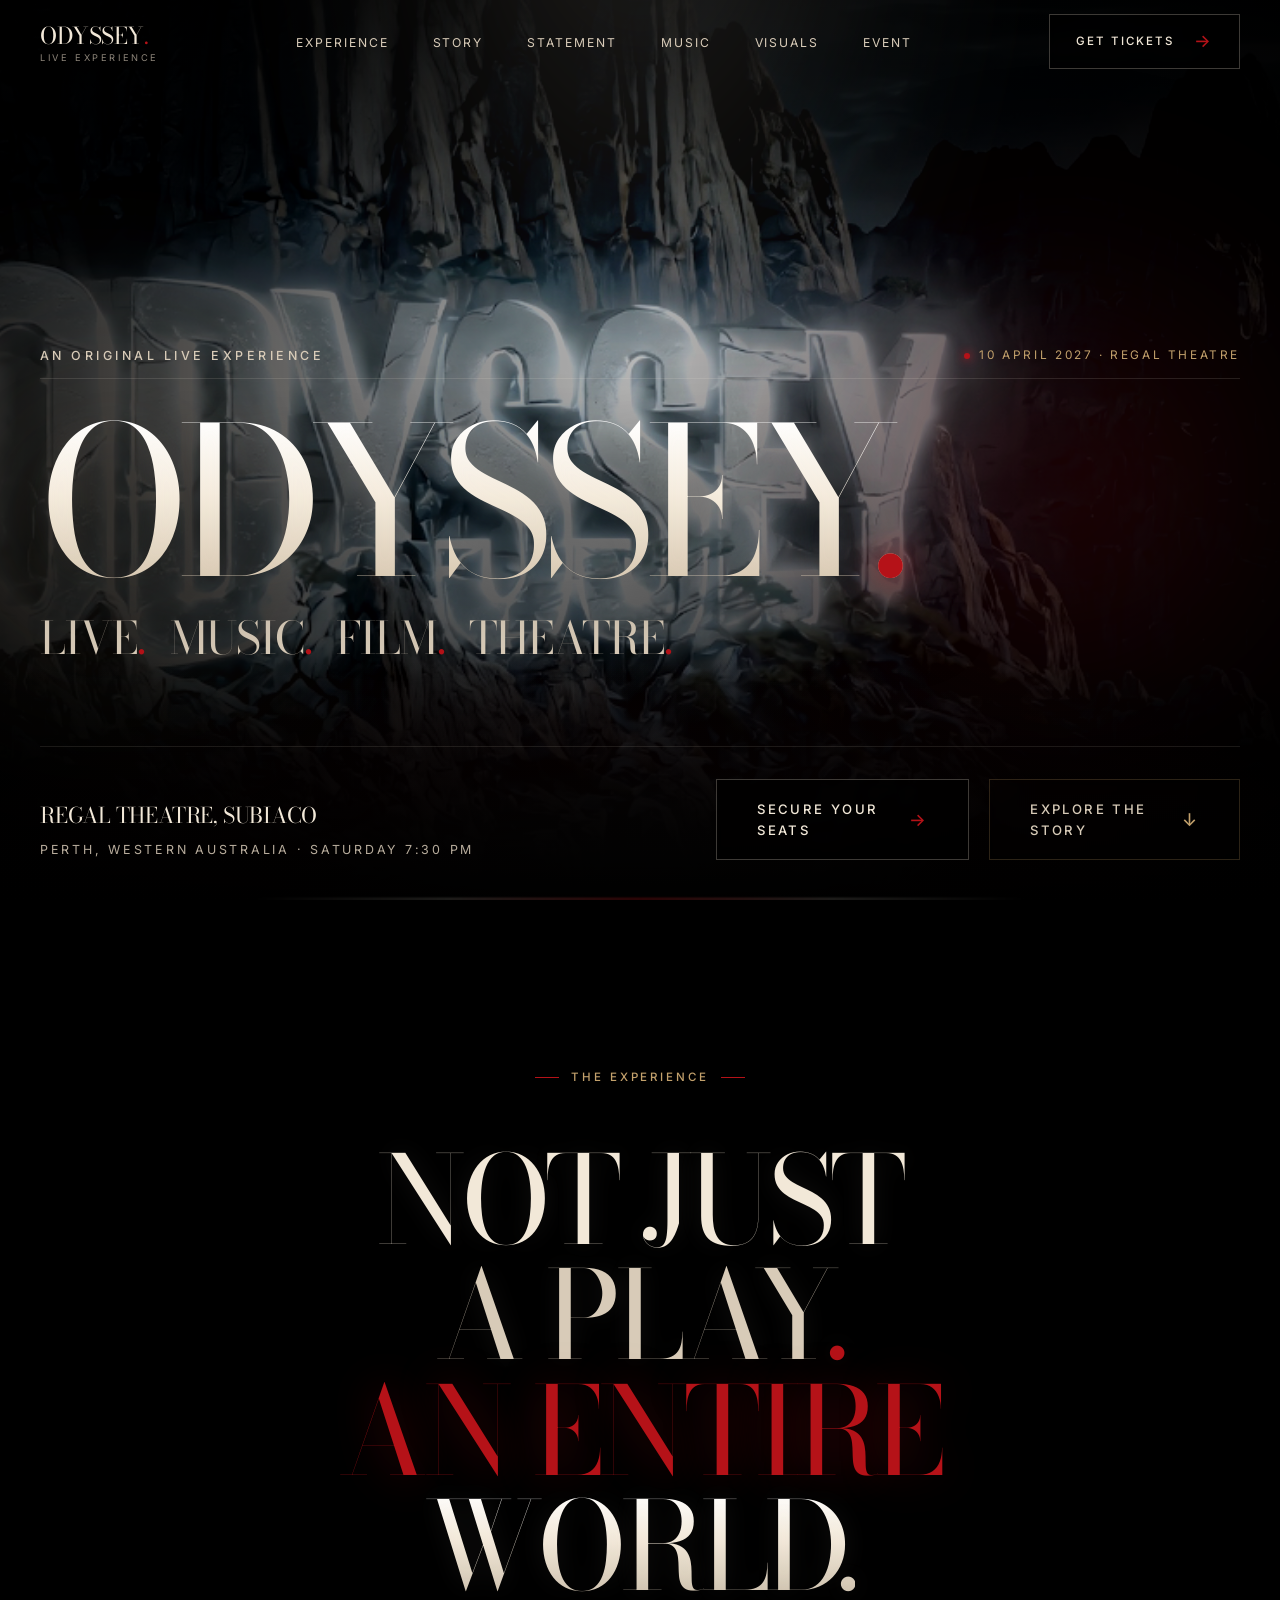
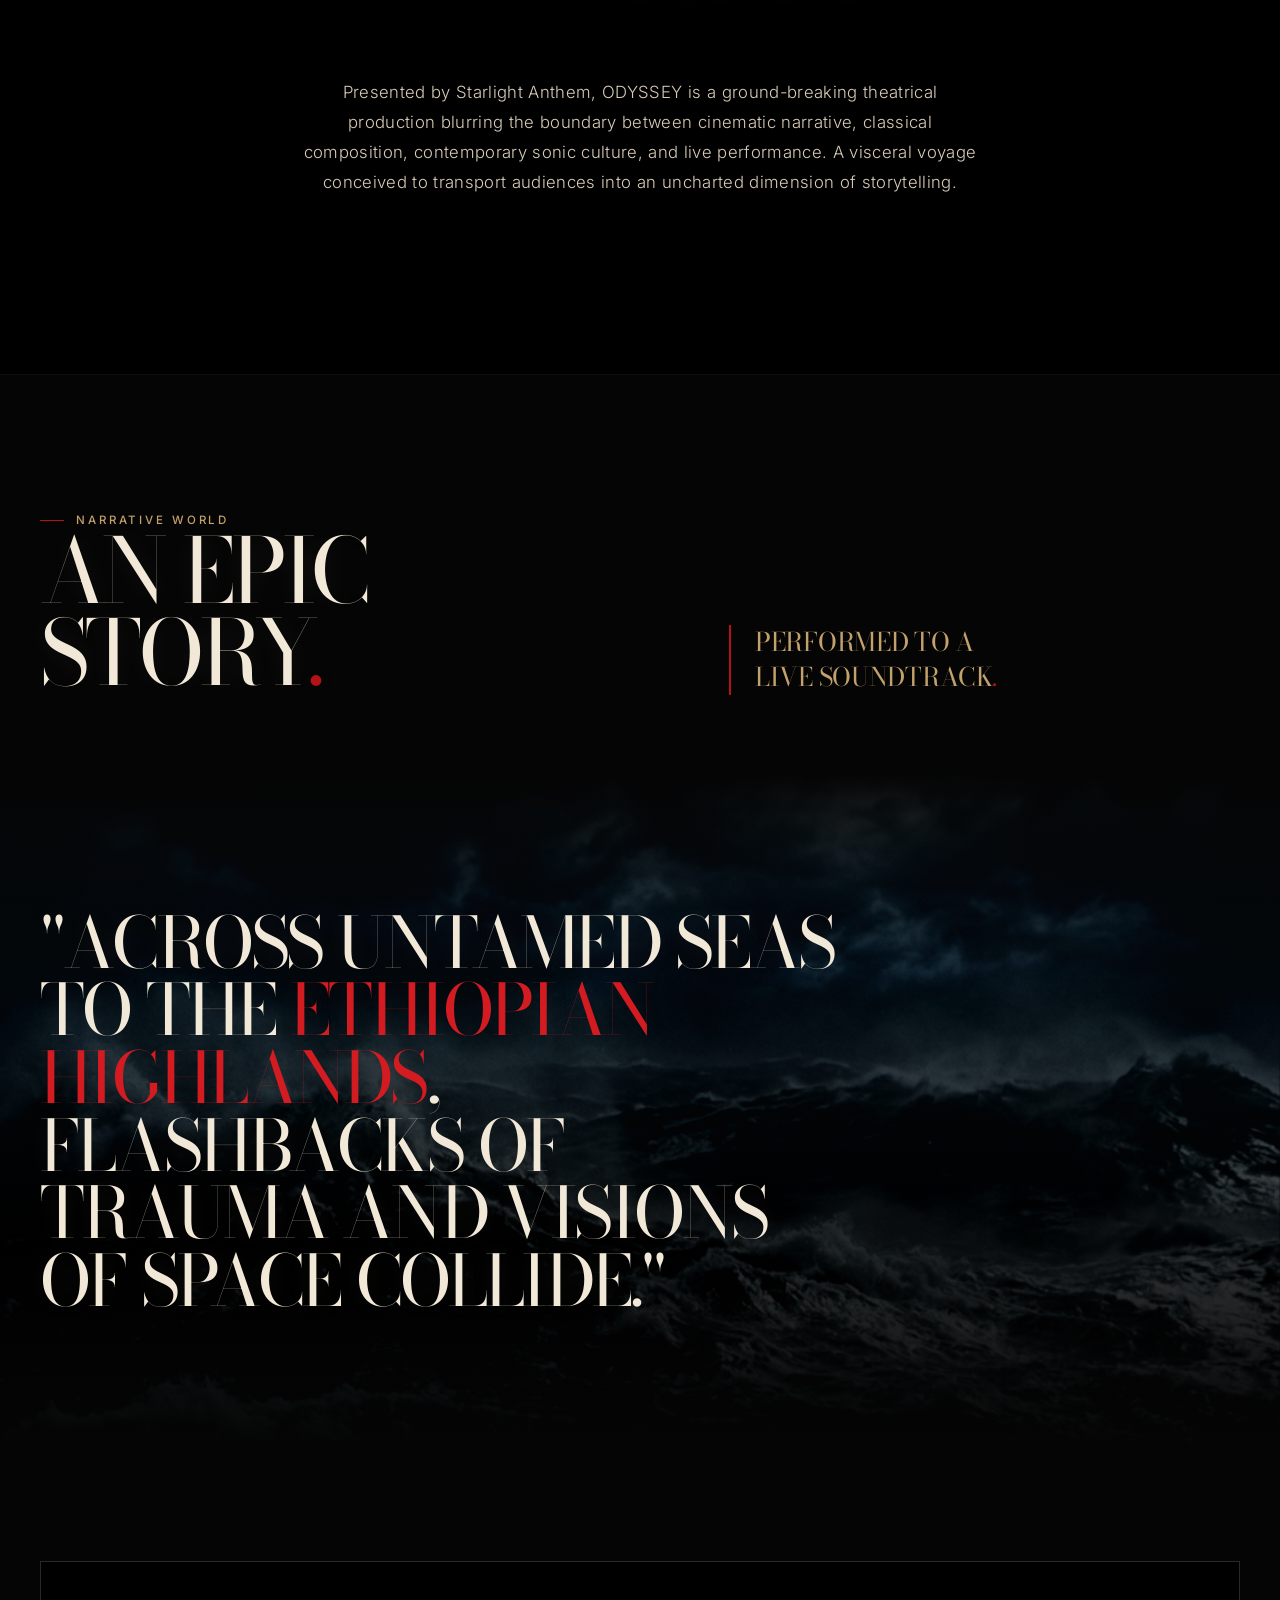
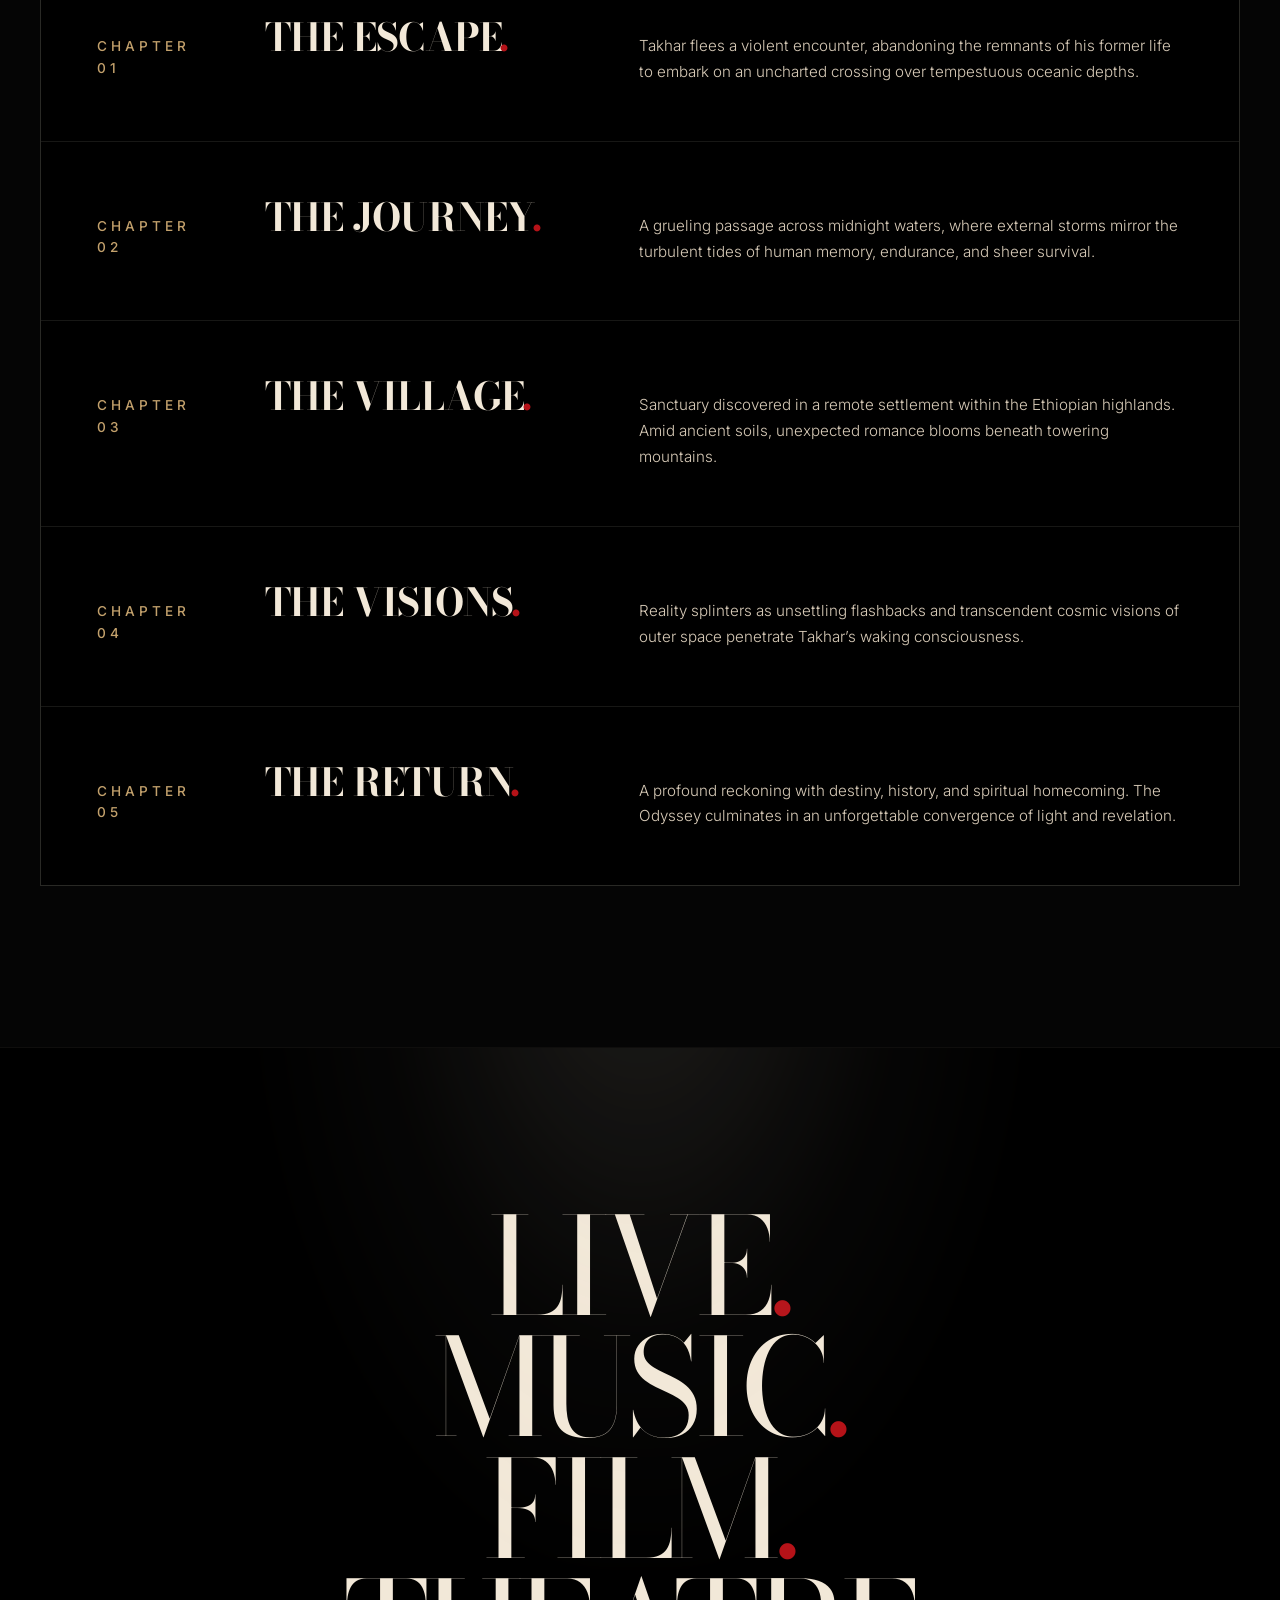
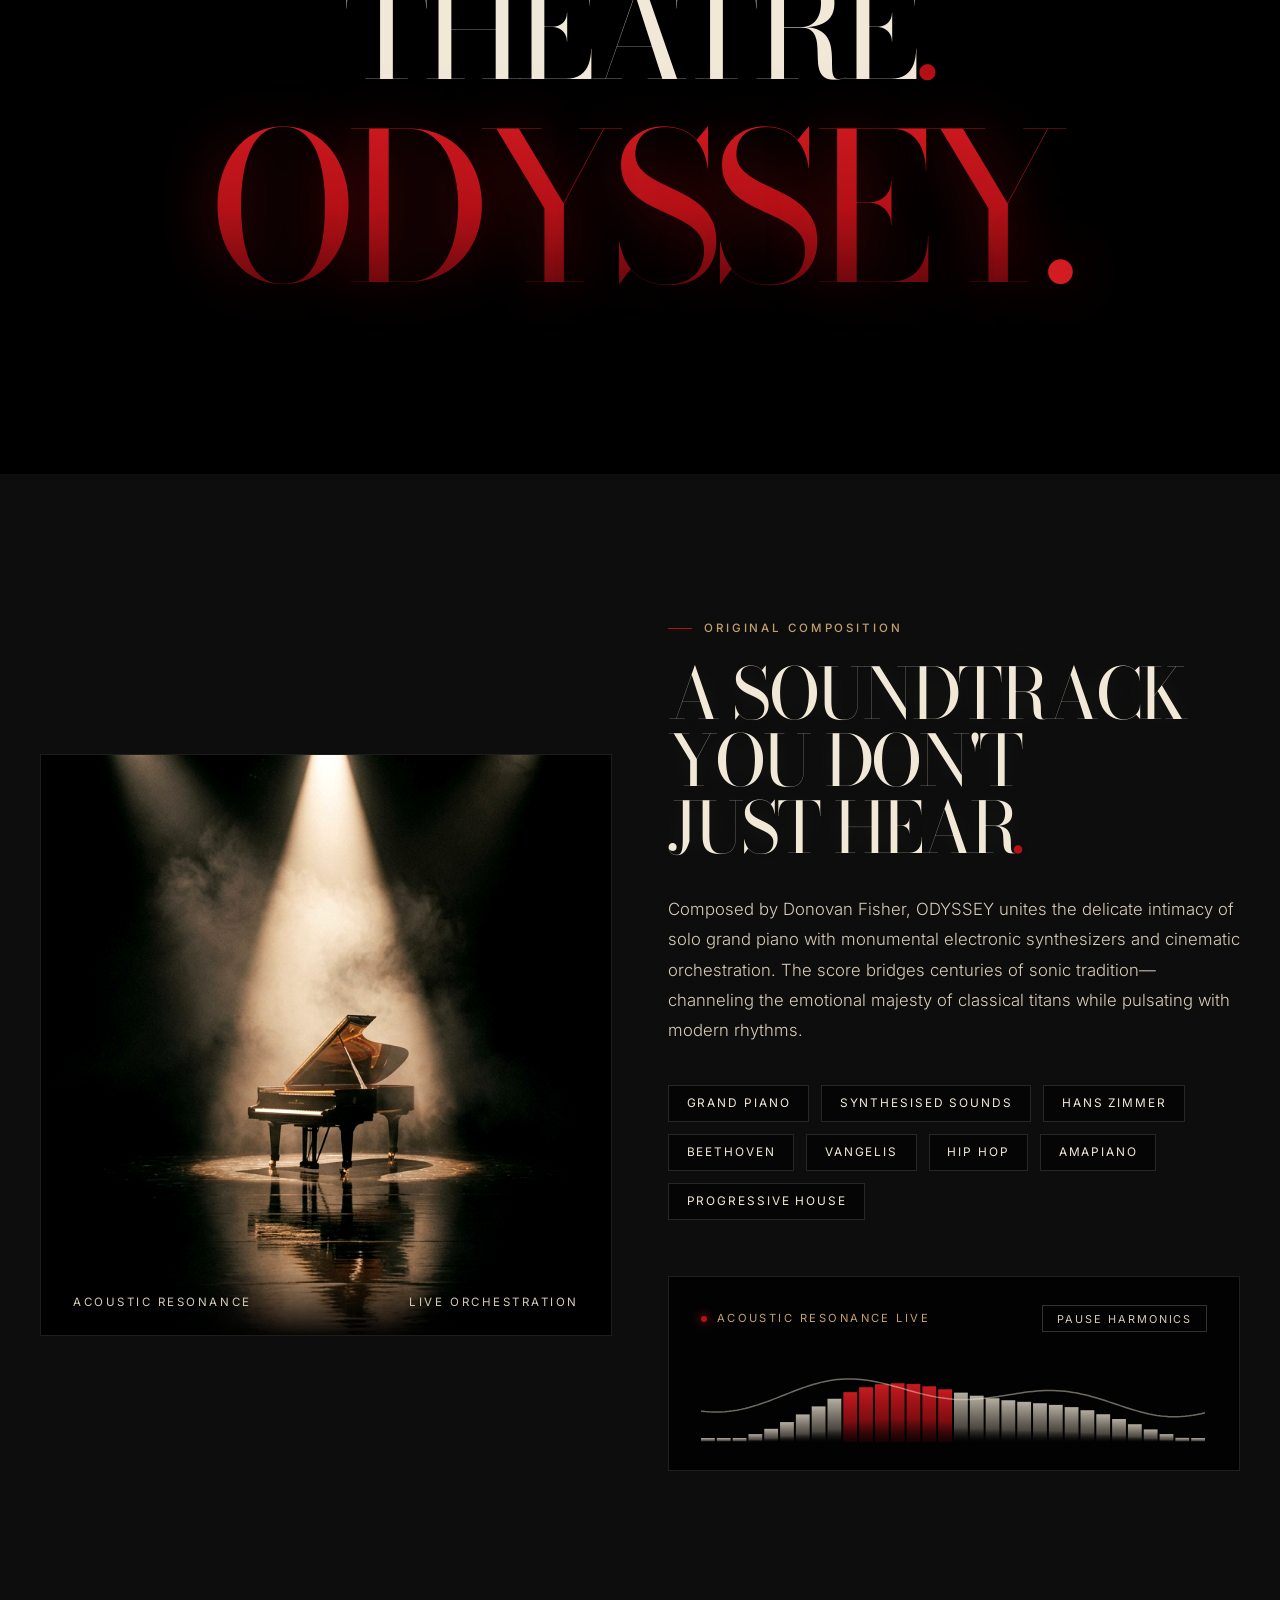
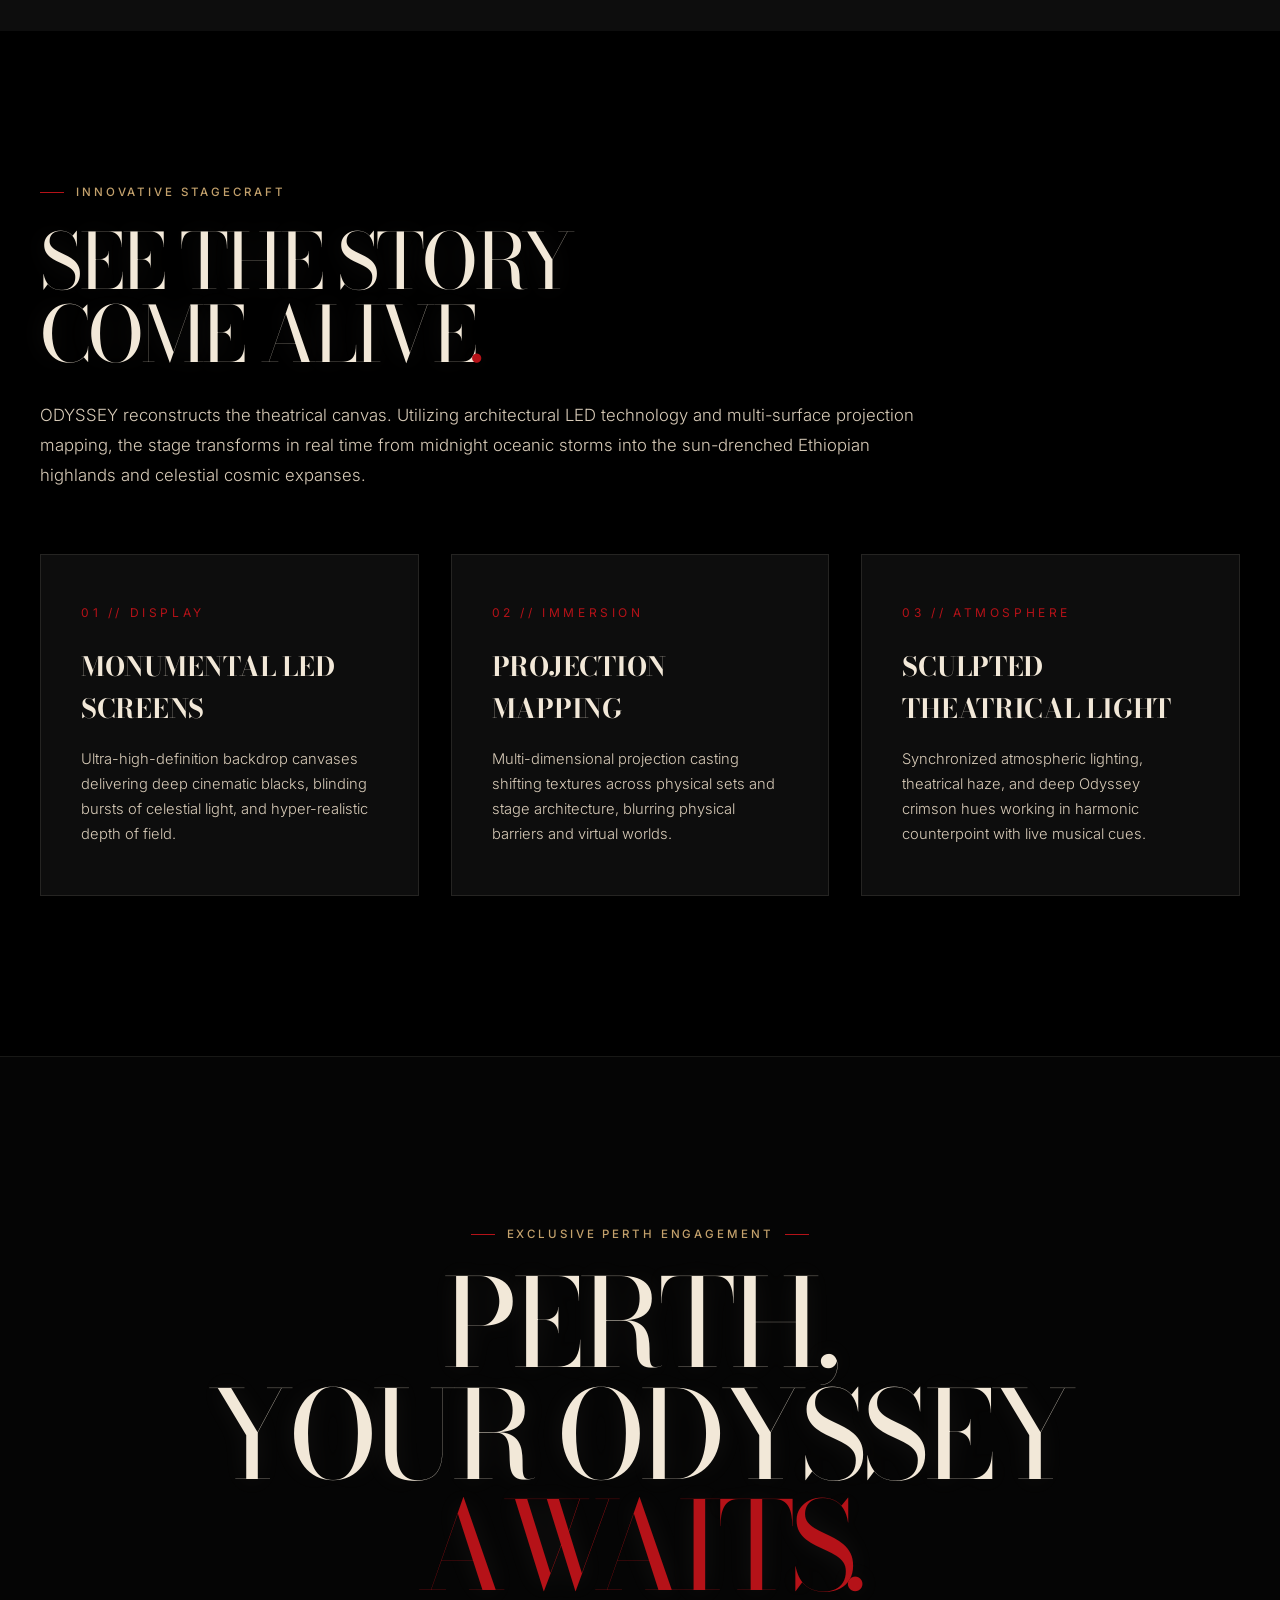
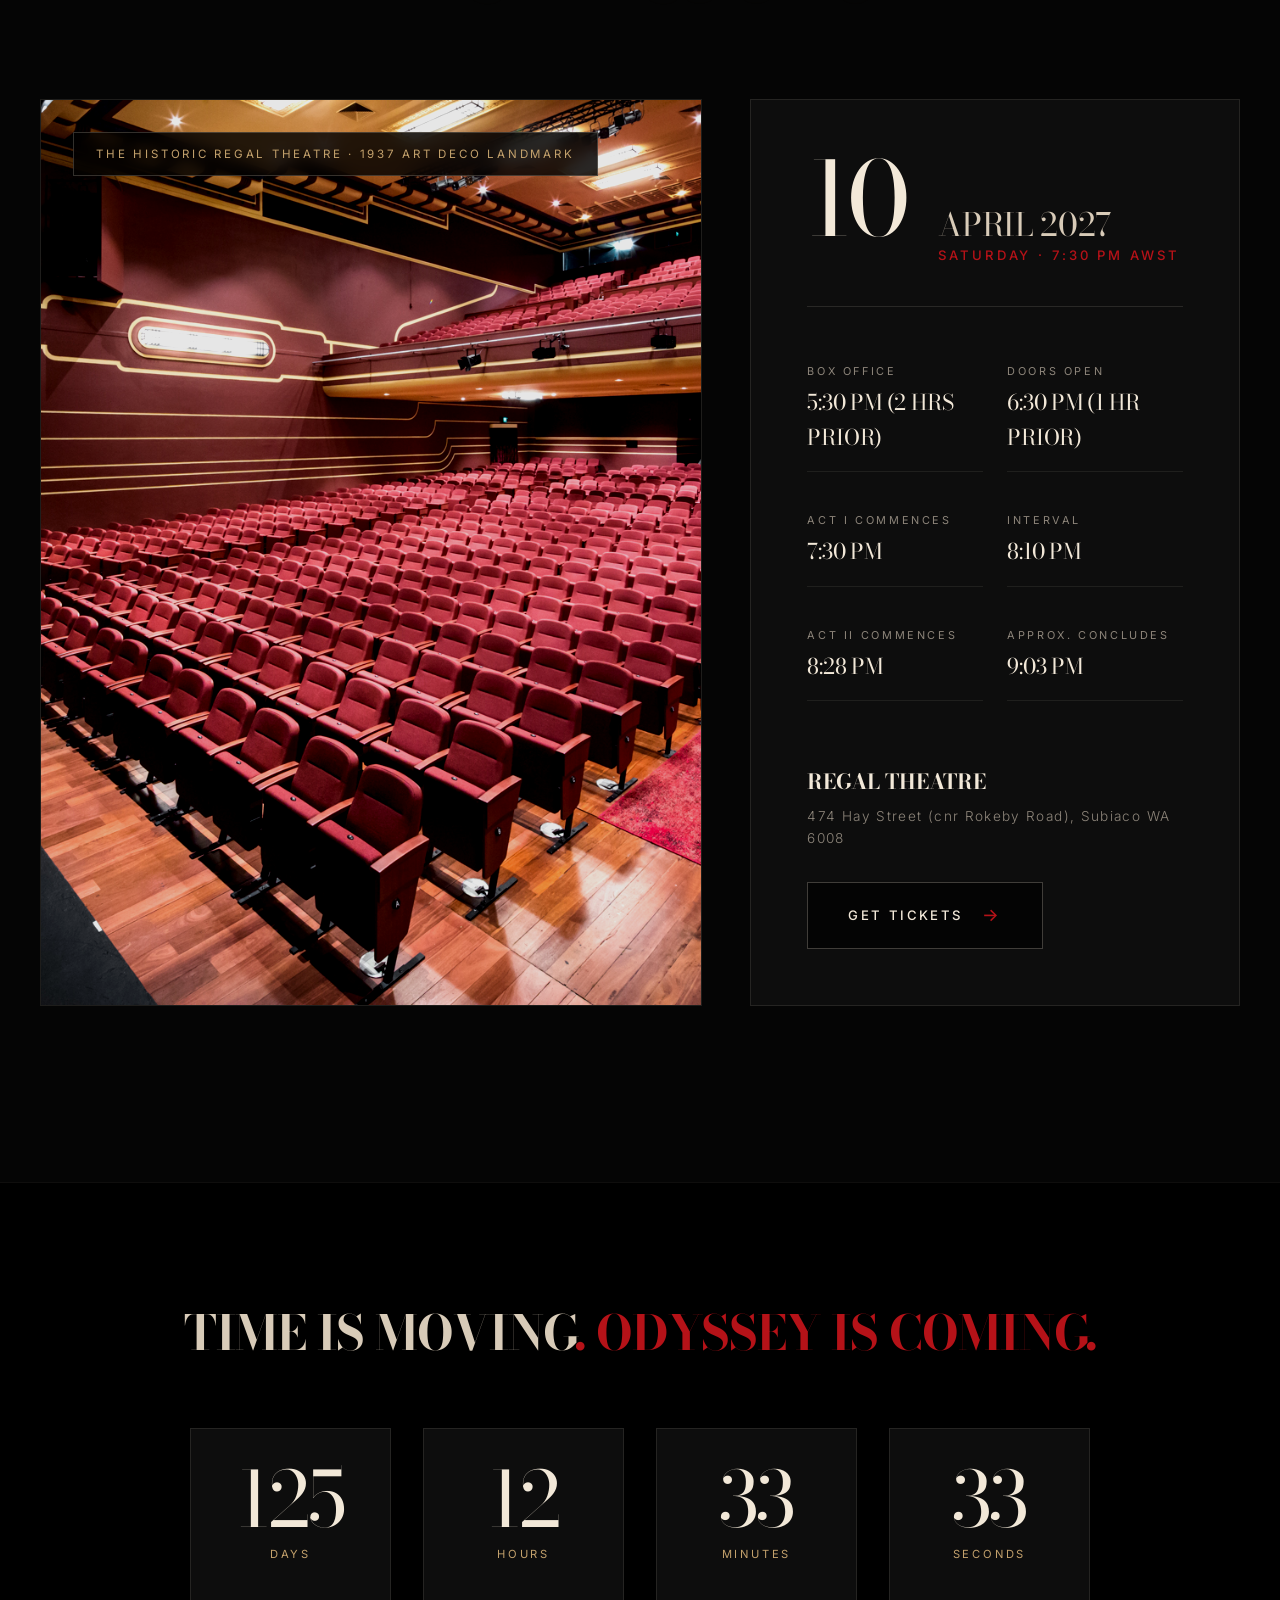
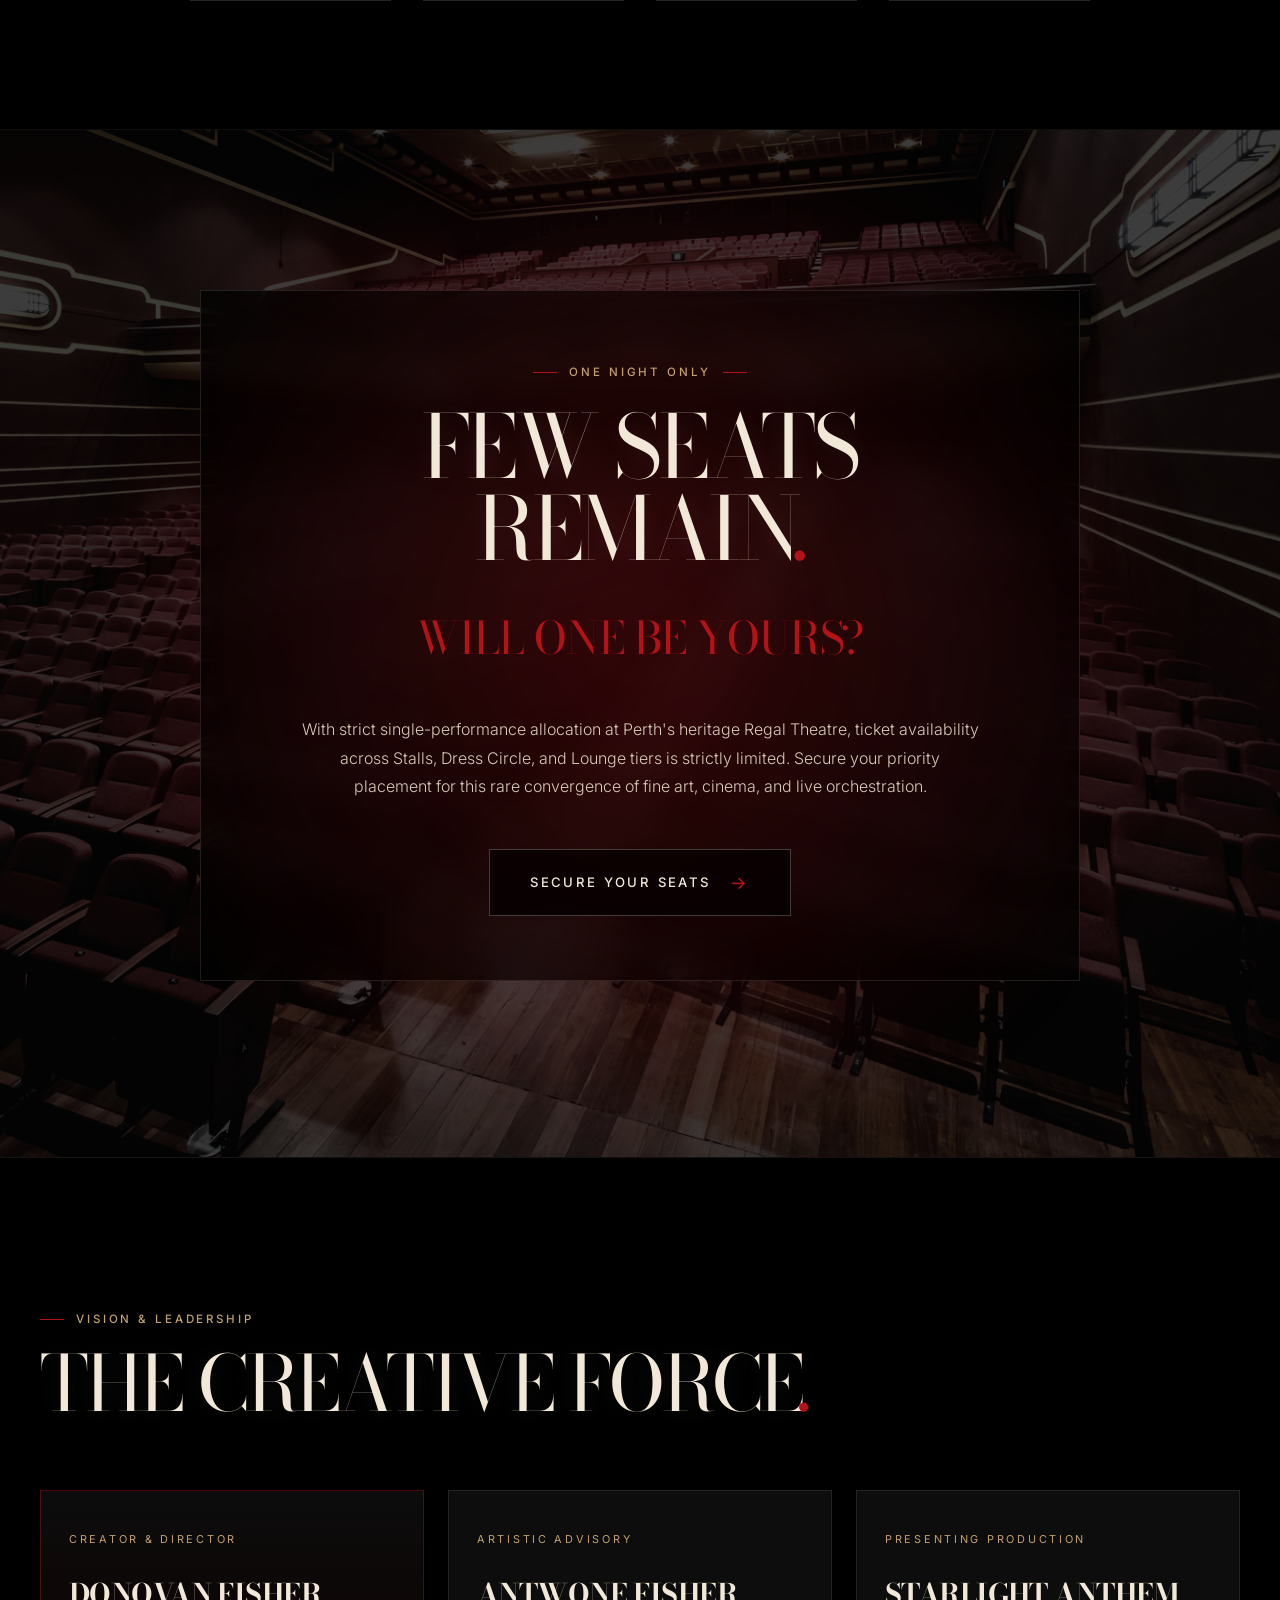
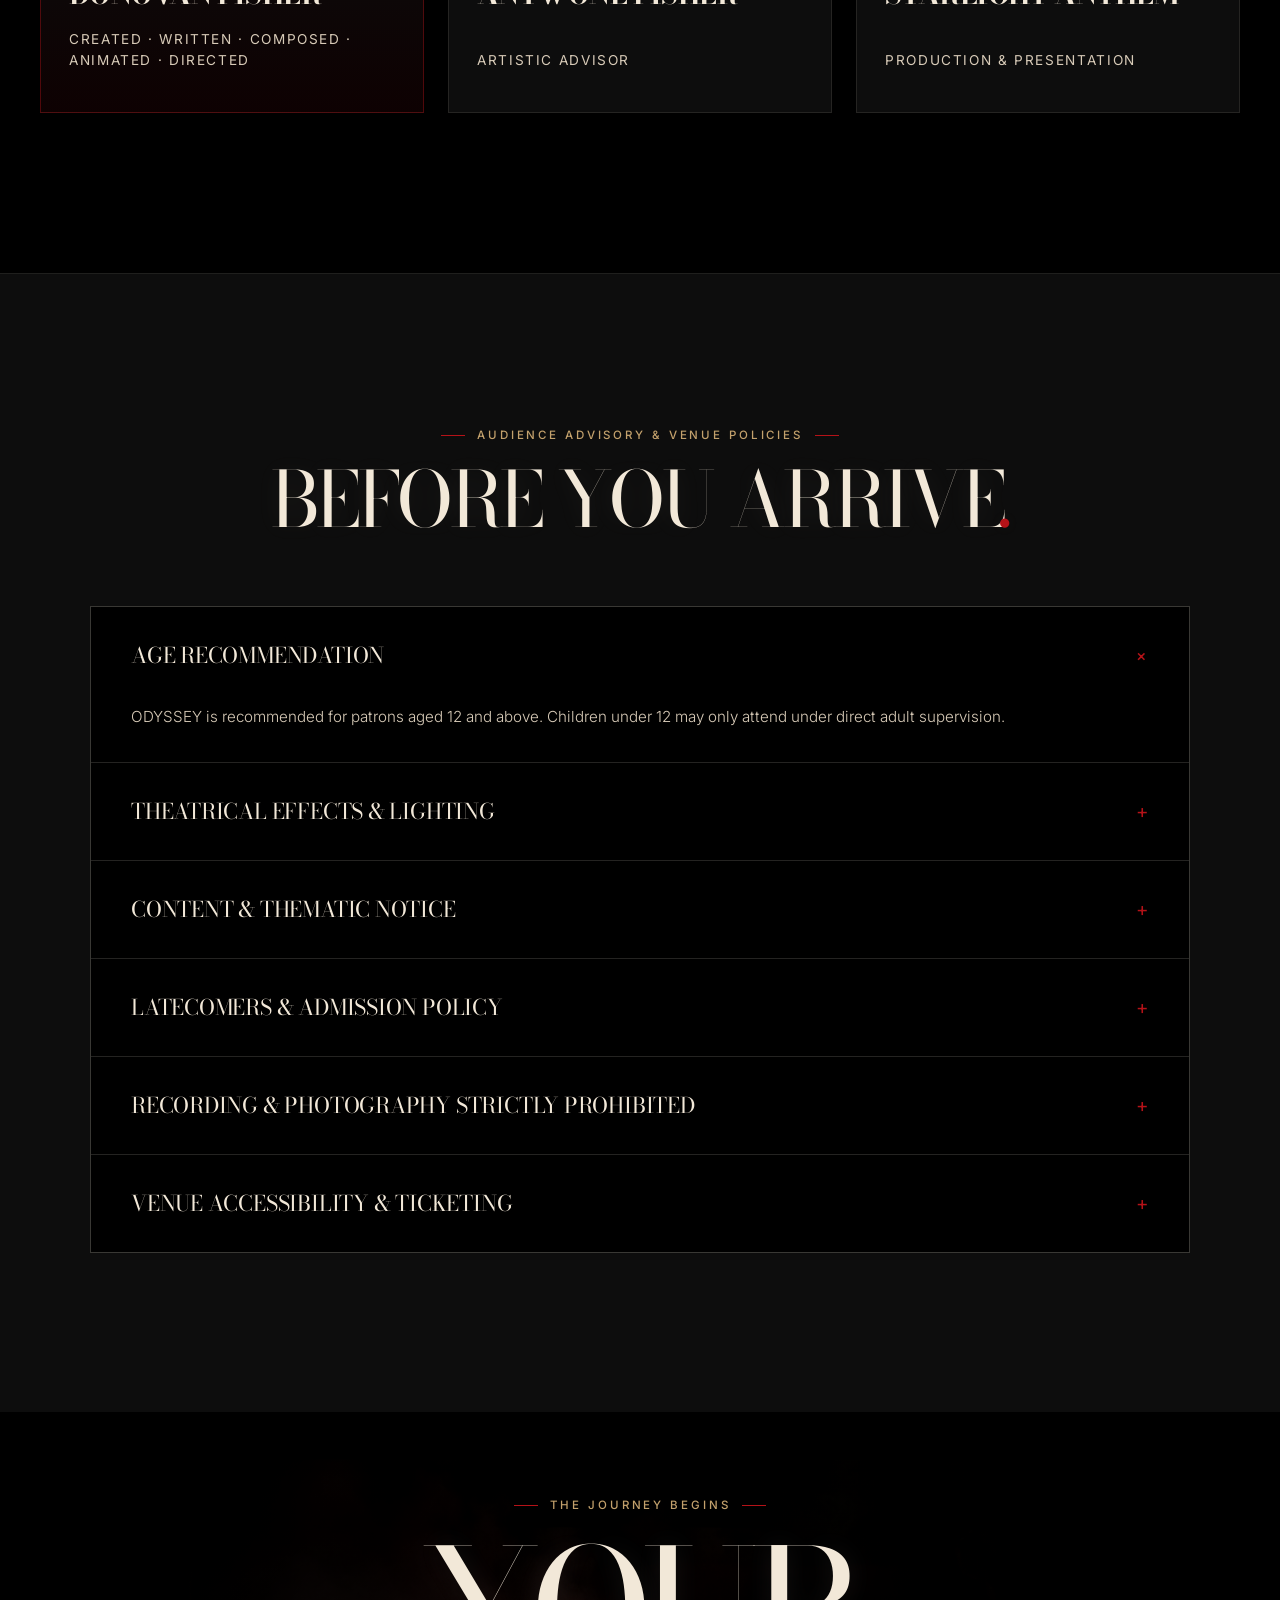
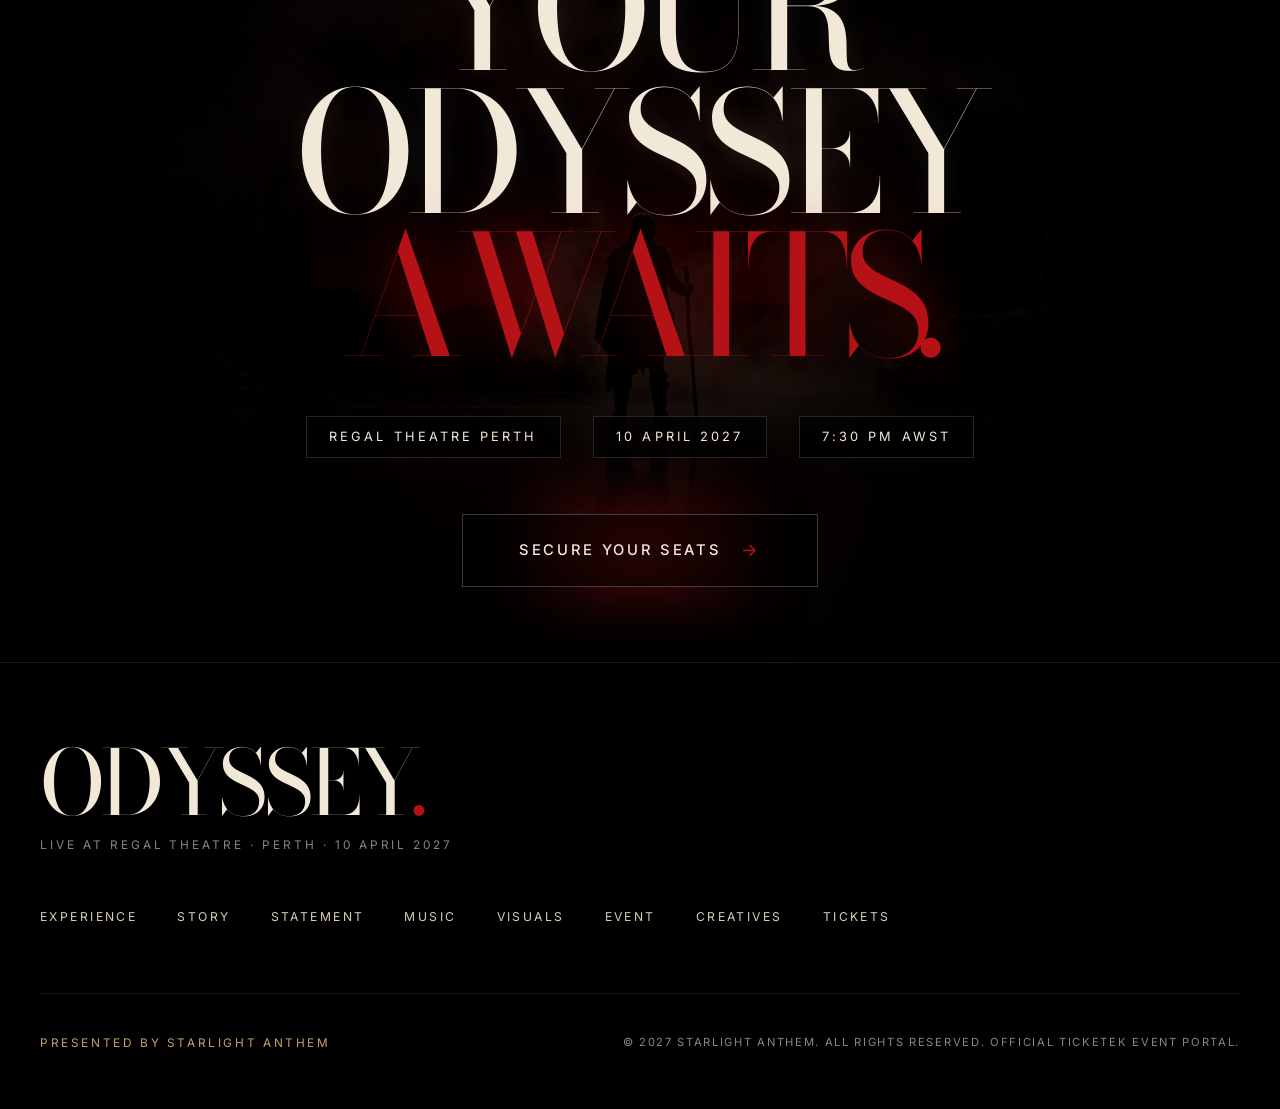
==== index.html @ a3371fd0 "Initial commit Co-authored-by: Copilot <223556219+Copilot@users.noreply.github.com>" ====
<!DOCTYPE html>
<html lang="en">
<head>
  <meta charset="UTF-8">
  <meta name="viewport" content="width=device-width, initial-scale=1.0">
  <title>ODYSSEY | Live at Regal Theatre Perth</title>

  <!-- SEO & Social Meta (Requirement 53) -->
  <meta name="description" content="Experience ODYSSEY live at Regal Theatre, Perth on 10 April 2027. An original stage experience combining live music, theatre, film, visual art and technology.">
  <meta name="robots" content="index, follow">
  <meta name="theme-color" content="#000000">

  <!-- Open Graph / Facebook -->
  <meta property="og:type" content="website">
  <meta property="og:url" content="https://premier.ticketek.com.au/shows/show.aspx?eg=PRESALE&ep=EARLYBIRD&sh=ODYSSEYP26">
  <meta property="og:title" content="ODYSSEY | Live at Regal Theatre Perth">
  <meta property="og:description" content="An original live theatrical experience combining live music, cinema, stage, and visual technology. Presented by Starlight Anthem.">
  <meta property="og:image" content="assets/images/hero.jpg">

  <!-- Twitter / X -->
  <meta name="twitter:card" content="summary_large_image">
  <meta name="twitter:title" content="ODYSSEY | Live at Regal Theatre Perth">
  <meta name="twitter:description" content="An original live stage experience created and composed by Donovan Fisher. 10 April 2027 at Regal Theatre Subiaco.">
  <meta name="twitter:image" content="assets/images/hero.jpg">

  <!-- Google Fonts: Didone Editorial Serifs & Modern Sans -->
  <link rel="preconnect" href="https://fonts.googleapis.com">
  <link rel="preconnect" href="https://fonts.gstatic.com" crossorigin>
  <link href="https://fonts.googleapis.com/css2?family=Bodoni+Moda:ital,opsz,wght@0,6..96,400;0,6..96,500;0,6..96,600;1,6..96,400&family=Cormorant+Garamond:ital,wght@0,400;0,500;0,600;1,400&family=DM+Serif+Display:ital@0;1&family=Inter:wght@300;400;500;600&display=swap" rel="stylesheet">

  <!-- Stylesheets -->
  <link rel="stylesheet" href="css/style.css">
  <link rel="stylesheet" href="css/responsive.css">

  <!-- Event Structured Data JSON-LD (Requirement 53) -->
  <script type="application/ld+json">
  {
    "@context": "https://schema.org",
    "@type": "TheaterEvent",
    "name": "ODYSSEY — Live Experience",
    "description": "An original live stage production created, written, composed, animated, and directed by Donovan Fisher. A modern adaptation of Homer's Odyssey combining live music, theatre, film, and projection technology.",
    "startDate": "2027-04-10T19:30:00+08:00",
    "endDate": "2027-04-10T21:03:00+08:00",
    "eventStatus": "https://schema.org/EventScheduled",
    "eventAttendanceMode": "https://schema.org/OfflineEventAttendanceMode",
    "location": {
      "@type": "Place",
      "name": "Regal Theatre",
      "address": {
        "@type": "PostalAddress",
        "streetAddress": "474 Hay Street",
        "addressLocality": "Subiaco",
        "addressRegion": "WA",
        "postalCode": "6008",
        "addressCountry": "AU"
      }
    },
    "image": [
      "assets/images/hero.jpg"
    ],
    "performer": {
      "@type": "Person",
      "name": "Donovan Fisher",
      "jobTitle": "Creator, Composer & Director"
    },
    "organizer": {
      "@type": "Organization",
      "name": "Starlight Anthem"
    },
    "offers": {
      "@type": "Offer",
      "url": "https://premier.ticketek.com.au/shows/show.aspx?eg=PRESALE&ep=EARLYBIRD&sh=ODYSSEYP26",
      "availability": "https://schema.org/InStock",
      "validFrom": "2024-01-01"
    }
  }
  </script>
</head>
<body>

  <!-- Sticky Minimal Navigation (Requirement 13) -->
  <header class="odyssey-header">
    <div class="nav-container">
      <a href="#hero" class="brand-mark" aria-label="ODYSSEY Home">
        <span class="brand-title">ODYSSEY<span class="period">.</span></span>
        <span class="brand-tagline">LIVE EXPERIENCE</span>
      </a>

      <nav class="nav-links-wrap" aria-label="Main Navigation">
        <ul class="nav-links">
          <li><a href="#manifesto" class="nav-link">EXPERIENCE</a></li>
          <li><a href="#story" class="nav-link">STORY</a></li>
          <li><a href="#monument" class="nav-link">STATEMENT</a></li>
          <li><a href="#music" class="nav-link">MUSIC</a></li>
          <li><a href="#visuals" class="nav-link">VISUALS</a></li>
          <li><a href="#venue" class="nav-link">EVENT</a></li>
        </ul>
      </nav>

      <div class="nav-actions">
        <a href="#" class="odyssey-btn nav-cta" data-ticket-btn>
          <span>GET TICKETS</span>
          <span class="btn-arrow" aria-hidden="true">→</span>
        </a>
        <button class="mobile-toggle" aria-label="Toggle navigation menu" aria-expanded="false">
          <span></span>
          <span></span>
          <span></span>
        </button>
      </div>
    </div>
  </header>

  <!-- Mobile Menu Overlay -->
  <div class="mobile-nav-overlay" aria-hidden="true">
    <ul class="mobile-nav-links">
      <li><a href="#hero" class="mobile-nav-link">ODYSSEY.</a></li>
      <li><a href="#manifesto" class="mobile-nav-link">EXPERIENCE.</a></li>
      <li><a href="#story" class="mobile-nav-link">THE STORY.</a></li>
      <li><a href="#monument" class="mobile-nav-link">STATEMENT.</a></li>
      <li><a href="#music" class="mobile-nav-link">LIVE MUSIC.</a></li>
      <li><a href="#visuals" class="mobile-nav-link">VISUAL TECH.</a></li>
      <li><a href="#venue" class="mobile-nav-link">PERTH EVENT.</a></li>
      <li><a href="#creatives" class="mobile-nav-link">CREATIVES.</a></li>
    </ul>
    <a href="#" class="odyssey-btn" data-ticket-btn>
      <span>SECURE YOUR SEATS</span>
      <span class="btn-arrow" aria-hidden="true">→</span>
    </a>
  </div>

  <main id="main-content">

    <!-- =======================================================================
         10. HERO SECTION (Requirements 10, 11, 12, 26, 39)
         ======================================================================= -->
    <section class="hero-section" id="hero">
      <!-- Layer 1: Background Black + Layer 2: Official Monolith Mountain Artwork -->
      <div class="hero-bg-layer" id="heroBg" style="background-image: url('assets/images/hero.jpg');" aria-hidden="true"></div>
      
      <!-- Layer 3: Theatrical Vignette & Smoke Shroud -->
      <div class="hero-vignette" aria-hidden="true"></div>

      <!-- Layer 4 & 5: Theatrical Lighting Spotlights (Requirement 24) -->
      <div class="theatre-spotlight-top" aria-hidden="true"></div>
      <div class="theatre-spotlight-red" aria-hidden="true"></div>
      <div class="theatre-spotlight-side" aria-hidden="true"></div>

      <!-- Layer 6: Reflective Stage Floor (Requirement 26) -->
      <div class="stage-floor-reflection" aria-hidden="true"></div>

      <!-- Hero Typography & Editorial Stature (Requirement 11) -->
      <div class="hero-content">
        <!-- Top Metadata Header Strip -->
        <div class="hero-label-wrap">
          <span class="hero-supertitle">AN ORIGINAL LIVE EXPERIENCE</span>
          <span class="hero-date-badge">10 APRIL 2027 · REGAL THEATRE</span>
        </div>

        <div class="hero-title-area">
          <h1 class="didone-title hero-title-giant">
            ODYSSEY<span class="period">.</span>
          </h1>
          <div class="hero-statement-strip">
            <span class="hero-statement-word">LIVE<span class="period">.</span></span>
            <span class="hero-statement-word">MUSIC<span class="period">.</span></span>
            <span class="hero-statement-word">FILM<span class="period">.</span></span>
            <span class="hero-statement-word">THEATRE<span class="period">.</span></span>
          </div>
        </div>

        <div class="hero-footer-bar">
          <div class="hero-venue-info">
            <div class="venue-headline">REGAL THEATRE, SUBIACO</div>
            <div class="venue-subline">PERTH, WESTERN AUSTRALIA · SATURDAY 7:30 PM</div>
          </div>
          <div class="hero-actions">
            <a href="#" class="odyssey-btn" data-ticket-btn>
              <span>SECURE YOUR SEATS</span>
              <span class="btn-arrow" aria-hidden="true">→</span>
            </a>
            <a href="#story" class="odyssey-btn odyssey-btn-secondary">
              <span>EXPLORE THE STORY</span>
              <span class="btn-arrow" aria-hidden="true">↓</span>
            </a>
          </div>
        </div>
      </div>
    </section>


    <!-- =======================================================================
         15. INTRO MANIFESTO SECTION (Requirement 15)
         ======================================================================= -->
    <section class="manifesto-section" id="manifesto">
      <div class="manifesto-container reveal">
        <div class="manifesto-label">
          <span class="meta-label is-centered">THE EXPERIENCE</span>
        </div>

        <div class="didone-title manifesto-text">
          <span class="manifesto-line manifesto-line-1">NOT JUST</span>
          <span class="manifesto-line manifesto-line-2">A PLAY<span class="campaign-period">.</span></span>
          <span class="manifesto-line manifesto-line-3">AN ENTIRE</span>
          <span class="manifesto-line manifesto-line-4 text-weathered">WORLD<span class="campaign-period">.</span></span>
        </div>

        <p class="manifesto-subtext">
          Presented by Starlight Anthem, ODYSSEY is a ground-breaking theatrical production blurring the boundary between cinematic narrative, classical composition, contemporary sonic culture, and live performance. A visceral voyage conceived to transport audiences into an uncharted dimension of storytelling.
        </p>
      </div>
    </section>


    <!-- =======================================================================
         16, 17, 18. VISUAL STORY & CHAPTERS (Requirements 16, 17, 18)
         ======================================================================= -->
    <section class="story-section" id="story">
      <div class="story-header-wrap reveal">
        <div>
          <span class="meta-label">NARRATIVE WORLD</span>
          <h2 class="didone-title story-main-heading">
            AN EPIC<br>STORY<span class="campaign-period">.</span>
          </h2>
        </div>
        <div>
          <p class="story-sub-heading">
            PERFORMED TO A<br>LIVE SOUNDTRACK<span class="campaign-period">.</span>
          </p>
        </div>
      </div>

      <!-- Parallax Ocean / Storm Narrative Canvas (Requirement 16, 17) -->
      <div class="story-hero-parallax-wrap reveal">
        <img src="assets/images/story.jpg" id="storyParallaxImg" alt="ODYSSEY dramatic oceanic voyage and stormy horizons" class="story-hero-parallax-img" loading="lazy">
        <div class="story-parallax-overlay">
          <div class="story-parallax-inner">
            <h3 class="didone-title story-parallax-quote">
              "ACROSS UNTAMED SEAS TO THE <span class="accent-red">ETHIOPIAN HIGHLANDS</span>, FLASHBACKS OF TRAUMA AND VISIONS OF SPACE COLLIDE."
            </h3>
          </div>
        </div>
      </div>

      <!-- Narrative Chapter Breakdown (Requirement 18) -->
      <div class="story-chapters-wrap reveal">
        <div class="chapters-grid">
          <!-- Chapter 01 -->
          <article class="chapter-row">
            <div class="chapter-num">CHAPTER 01</div>
            <h3 class="chapter-title">THE ESCAPE<span class="campaign-period">.</span></h3>
            <p class="chapter-desc">
              Takhar flees a violent encounter, abandoning the remnants of his former life to embark on an uncharted crossing over tempestuous oceanic depths.
            </p>
          </article>

          <!-- Chapter 02 -->
          <article class="chapter-row">
            <div class="chapter-num">CHAPTER 02</div>
            <h3 class="chapter-title">THE JOURNEY<span class="campaign-period">.</span></h3>
            <p class="chapter-desc">
              A grueling passage across midnight waters, where external storms mirror the turbulent tides of human memory, endurance, and sheer survival.
            </p>
          </article>

          <!-- Chapter 03 -->
          <article class="chapter-row">
            <div class="chapter-num">CHAPTER 03</div>
            <h3 class="chapter-title">THE VILLAGE<span class="campaign-period">.</span></h3>
            <p class="chapter-desc">
              Sanctuary discovered in a remote settlement within the Ethiopian highlands. Amid ancient soils, unexpected romance blooms beneath towering mountains.
            </p>
          </article>

          <!-- Chapter 04 -->
          <article class="chapter-row">
            <div class="chapter-num">CHAPTER 04</div>
            <h3 class="chapter-title">THE VISIONS<span class="campaign-period">.</span></h3>
            <p class="chapter-desc">
              Reality splinters as unsettling flashbacks and transcendent cosmic visions of outer space penetrate Takhar’s waking consciousness.
            </p>
          </article>

          <!-- Chapter 05 -->
          <article class="chapter-row">
            <div class="chapter-num">CHAPTER 05</div>
            <h3 class="chapter-title">THE RETURN<span class="campaign-period">.</span></h3>
            <p class="chapter-desc">
              A profound reckoning with destiny, history, and spiritual homecoming. The Odyssey culminates in an unforgettable convergence of light and revelation.
            </p>
          </article>
        </div>
      </div>
    </section>


    <!-- =======================================================================
         19. BRAND MONUMENT: LIVE. MUSIC. FILM. THEATRE. (Requirement 19)
         ======================================================================= -->
    <section class="typographic-statement-section" id="monument">
      <div class="theatre-spotlight-top" aria-hidden="true"></div>
      <div class="typographic-monument reveal">
        <span class="monument-line">LIVE<span class="period">.</span></span>
        <span class="monument-line">MUSIC<span class="period">.</span></span>
        <span class="monument-line">FILM<span class="period">.</span></span>
        <span class="monument-line">THEATRE<span class="period">.</span></span>
        <span class="monument-line monument-line-hero">ODYSSEY<span class="period">.</span></span>
      </div>
    </section>


    <!-- =======================================================================
         20. MUSIC & SONIC ARCHITECTURE (Requirement 20)
         ======================================================================= -->
    <section class="music-section" id="music">
      <div class="music-container">
        <div class="music-grid reveal">
          <!-- Theatrical Concert Piano Still -->
          <div class="music-image-frame">
            <img src="assets/images/music.jpg" id="musicImg" alt="Grand concert piano on pitch-black stage under solitary spotlight" loading="lazy">
            <div class="music-image-caption">
              <span>ACOUSTIC RESONANCE</span>
              <span>LIVE ORCHESTRATION</span>
            </div>
          </div>

          <!-- Sonic Narrative Details & Frequency Visualizer -->
          <div class="music-info">
            <span class="meta-label">ORIGINAL COMPOSITION</span>
            <h2 class="didone-title music-headline">
              A SOUNDTRACK<br>YOU DON'T<br>JUST HEAR<span class="campaign-period">.</span>
            </h2>
            <p class="music-description">
              Composed by Donovan Fisher, ODYSSEY unites the delicate intimacy of solo grand piano with monumental electronic synthesizers and cinematic orchestration. The score bridges centuries of sonic tradition—channeling the emotional majesty of classical titans while pulsating with modern rhythms.
            </p>

            <!-- Sonic Influences -->
            <div class="sonic-influences-cluster">
              <span class="sonic-tag">GRAND PIANO</span>
              <span class="sonic-tag">SYNTHESISED SOUNDS</span>
              <span class="sonic-tag">HANS ZIMMER</span>
              <span class="sonic-tag">BEETHOVEN</span>
              <span class="sonic-tag">VANGELIS</span>
              <span class="sonic-tag">HIP HOP</span>
              <span class="sonic-tag">AMAPIANO</span>
              <span class="sonic-tag">PROGRESSIVE HOUSE</span>
            </div>

            <!-- Abstract Interactive Audio Visualizer (Requirement 20) -->
            <div class="visualizer-wrapper">
              <div class="visualizer-header">
                <div class="visualizer-status">
                  <span class="status-dot"></span>
                  <span>ACOUSTIC RESONANCE LIVE</span>
                </div>
                <button class="visualizer-btn" id="toggleVisualizerBtn" type="button">PAUSE HARMONICS</button>
              </div>
              <canvas class="visualizer-canvas" id="audioVisualizer" aria-label="Audio Frequency Spectrum Visualizer"></canvas>
            </div>
          </div>
        </div>
      </div>
    </section>


    <!-- =======================================================================
         21. VISUAL TECHNOLOGY & PROJECTION MAPPING (Requirement 21)
         ======================================================================= -->
    <section class="visual-tech-section" id="visuals">
      <div class="visual-tech-container">
        <div class="visual-tech-header reveal">
          <span class="meta-label">INNOVATIVE STAGECRAFT</span>
          <h2 class="didone-title visual-tech-heading">
            SEE THE STORY<br>COME ALIVE<span class="campaign-period">.</span>
          </h2>
          <p class="visual-tech-desc">
            ODYSSEY reconstructs the theatrical canvas. Utilizing architectural LED technology and multi-surface projection mapping, the stage transforms in real time from midnight oceanic storms into the sun-drenched Ethiopian highlands and celestial cosmic expanses.
          </p>
        </div>

        <div class="tech-cards-grid reveal">
          <!-- Tech 01 -->
          <div class="tech-card">
            <div class="tech-card-icon">01 // DISPLAY</div>
            <h3 class="tech-card-title">MONUMENTAL LED SCREENS</h3>
            <p class="tech-card-desc">
              Ultra-high-definition backdrop canvases delivering deep cinematic blacks, blinding bursts of celestial light, and hyper-realistic depth of field.
            </p>
          </div>

          <!-- Tech 02 -->
          <div class="tech-card">
            <div class="tech-card-icon">02 // IMMERSION</div>
            <h3 class="tech-card-title">PROJECTION MAPPING</h3>
            <p class="tech-card-desc">
              Multi-dimensional projection casting shifting textures across physical sets and stage architecture, blurring physical barriers and virtual worlds.
            </p>
          </div>

          <!-- Tech 03 -->
          <div class="tech-card">
            <div class="tech-card-icon">03 // ATMOSPHERE</div>
            <h3 class="tech-card-title">SCULPTED THEATRICAL LIGHT</h3>
            <p class="tech-card-desc">
              Synchronized atmospheric lighting, theatrical haze, and deep Odyssey crimson hues working in harmonic counterpoint with live musical cues.
            </p>
          </div>
        </div>
      </div>
    </section>


    <!-- =======================================================================
         28, 29, 30. PERTH VENUE & EVENT INFORMATION (Requirements 28, 29, 30)
         ======================================================================= -->
    <section class="venue-section" id="venue">
      <div class="venue-container">
        <div class="venue-hero-callout reveal">
          <span class="meta-label is-centered">EXCLUSIVE PERTH ENGAGEMENT</span>
          <h2 class="didone-title venue-massive-heading">
            PERTH,<br>YOUR ODYSSEY<br><span class="accent">AWAITS<span class="campaign-period">.</span></span>
          </h2>
        </div>

        <div class="venue-details-split reveal">
          <!-- Regal Theatre Image Frame -->
          <div class="venue-image-box">
            <img src="assets/images/theatre.jpg" id="theatreImg" alt="Regal Theatre Subiaco Perth heritage Art Deco interior and auditorium" loading="lazy">
            <div class="venue-overlay-badge">
              <p>THE HISTORIC REGAL THEATRE · 1937 ART DECO LANDMARK</p>
            </div>
          </div>

          <!-- Schedule & Timing Breakdown (Requirement 29, 30) -->
          <div class="venue-schedule-box">
            <!-- Major Date Headline -->
            <div class="date-feature-block">
              <div class="date-giant-number">10</div>
              <div class="date-meta-text">
                <span class="date-month-year">APRIL 2027</span>
                <span class="date-day-time">SATURDAY · 7:30 PM AWST</span>
              </div>
            </div>

            <!-- Two-Column Show Timing Grid (Requirement 30) -->
            <div class="show-timing-grid">
              <div class="timing-item">
                <span class="timing-label">BOX OFFICE</span>
                <span class="timing-value">5:30 PM (2 HRS PRIOR)</span>
              </div>
              <div class="timing-item">
                <span class="timing-label">DOORS OPEN</span>
                <span class="timing-value">6:30 PM (1 HR PRIOR)</span>
              </div>
              <div class="timing-item">
                <span class="timing-label">ACT I COMMENCES</span>
                <span class="timing-value">7:30 PM</span>
              </div>
              <div class="timing-item">
                <span class="timing-label">INTERVAL</span>
                <span class="timing-value">8:10 PM</span>
              </div>
              <div class="timing-item">
                <span class="timing-label">ACT II COMMENCES</span>
                <span class="timing-value">8:28 PM</span>
              </div>
              <div class="timing-item">
                <span class="timing-label">APPROX. CONCLUDES</span>
                <span class="timing-value">9:03 PM</span>
              </div>
            </div>

            <!-- Location & Action -->
            <div class="venue-location-card">
              <h3 class="location-title">REGAL THEATRE</h3>
              <p class="location-address">474 Hay Street (cnr Rokeby Road), Subiaco WA 6008</p>
              <div style="margin-top: 1.5rem;">
                <a href="#" class="odyssey-btn" data-ticket-btn>
                  <span>GET TICKETS</span>
                  <span class="btn-arrow" aria-hidden="true">→</span>
                </a>
              </div>
            </div>
          </div>
        </div>
      </div>
    </section>


    <!-- =======================================================================
         32. DYNAMIC REAL-TIME COUNTDOWN (Requirement 32)
         Target: 10 April 2027, 7:30 PM AWST
         ======================================================================= -->
    <section class="countdown-section" id="countdown">
      <div class="countdown-container reveal">
        <h3 class="countdown-campaign-phrase">
          TIME IS MOVING<span class="campaign-period">.</span> <span class="highlight">ODYSSEY IS COMING<span class="campaign-period">.</span></span>
        </h3>

        <div class="countdown-grid" aria-live="polite">
          <div class="countdown-box">
            <span class="countdown-number" id="countdownDays">--</span>
            <span class="countdown-unit">DAYS</span>
          </div>
          <div class="countdown-box">
            <span class="countdown-number" id="countdownHours">--</span>
            <span class="countdown-unit">HOURS</span>
          </div>
          <div class="countdown-box">
            <span class="countdown-number" id="countdownMinutes">--</span>
            <span class="countdown-unit">MINUTES</span>
          </div>
          <div class="countdown-box">
            <span class="countdown-number" id="countdownSeconds">--</span>
            <span class="countdown-unit">SECONDS</span>
          </div>
        </div>
      </div>
    </section>


    <!-- =======================================================================
         31. SEATING & SCARCITY SECTION (Requirement 31)
         ======================================================================= -->
    <section class="scarcity-section" id="scarcity">
      <div class="scarcity-bg-wrap">
        <img src="assets/images/audience.jpg" id="audienceImg" alt="Regal Theatre auditorium view from the stage looking over seating" loading="lazy">
      </div>

      <div class="scarcity-container">
        <div class="scarcity-content-box odyssey-red-glow reveal">
          <span class="meta-label is-centered">ONE NIGHT ONLY</span>
          <h2 class="didone-title scarcity-heading">
            FEW SEATS<br>REMAIN<span class="campaign-period">.</span>
          </h2>
          <p class="scarcity-subheading">
            WILL ONE BE YOURS<span class="campaign-period">?</span>
          </p>
          <p class="scarcity-narrative">
            With strict single-performance allocation at Perth's heritage Regal Theatre, ticket availability across Stalls, Dress Circle, and Lounge tiers is strictly limited. Secure your priority placement for this rare convergence of fine art, cinema, and live orchestration.
          </p>
          <a href="#" class="odyssey-btn" data-ticket-btn>
            <span>SECURE YOUR SEATS</span>
            <span class="btn-arrow" aria-hidden="true">→</span>
          </a>
        </div>
      </div>
    </section>


    <!-- =======================================================================
         33. THE CREATIVE FORCE SECTION (Requirement 33)
         ======================================================================= -->
    <section class="creatives-section" id="creatives">
      <div class="creatives-container">
        <div class="creatives-header reveal">
          <span class="meta-label">VISION & LEADERSHIP</span>
          <h2 class="didone-title creatives-heading">
            THE CREATIVE FORCE<span class="campaign-period">.</span>
          </h2>
        </div>

        <div class="creatives-grid reveal">
          <!-- Donovan Fisher -->
          <div class="creative-card featured">
            <div>
              <div class="creative-role-badge">CREATOR & DIRECTOR</div>
              <h3 class="creative-name">DONOVAN FISHER</h3>
            </div>
            <p class="creative-duties">
              Created · Written · Composed · Animated · Directed
            </p>
          </div>

          <!-- Antwone Fisher -->
          <div class="creative-card">
            <div>
              <div class="creative-role-badge">ARTISTIC ADVISORY</div>
              <h3 class="creative-name">ANTWONE FISHER</h3>
            </div>
            <p class="creative-duties">
              Artistic Advisor
            </p>
          </div>

          <!-- Starlight Anthem -->
          <div class="creative-card">
            <div>
              <div class="creative-role-badge">PRESENTING PRODUCTION</div>
              <h3 class="creative-name">STARLIGHT ANTHEM</h3>
            </div>
            <p class="creative-duties">
              Production & Presentation
            </p>
          </div>
        </div>
      </div>
    </section>


    <!-- =======================================================================
         34. BEFORE YOU ARRIVE (ACCORDION ADVISORY) (Requirement 34)
         ======================================================================= -->
    <section class="advisory-section" id="advisory">
      <div class="advisory-container">
        <div class="advisory-header reveal">
          <span class="meta-label is-centered">AUDIENCE ADVISORY & VENUE POLICIES</span>
          <h2 class="didone-title advisory-heading">
            BEFORE YOU ARRIVE<span class="campaign-period">.</span>
          </h2>
        </div>

        <div class="accordion-list reveal">
          <!-- Item 01 -->
          <div class="accordion-item is-open">
            <button class="accordion-trigger" type="button" aria-expanded="true">
              <span class="accordion-title">AGE RECOMMENDATION</span>
              <span class="accordion-icon" aria-hidden="true">+</span>
            </button>
            <div class="accordion-content">
              <p class="accordion-text">
                ODYSSEY is recommended for patrons aged 12 and above. Children under 12 may only attend under direct adult supervision.
              </p>
            </div>
          </div>

          <!-- Item 02 -->
          <div class="accordion-item">
            <button class="accordion-trigger" type="button" aria-expanded="false">
              <span class="accordion-title">THEATRICAL EFFECTS & LIGHTING</span>
              <span class="accordion-icon" aria-hidden="true">+</span>
            </button>
            <div class="accordion-content">
              <p class="accordion-text">
                This production utilizes rapid strobe lighting, sudden bursts of darkness, high-intensity projection mapping, and theatrical smoke/haze effects throughout the performance.
              </p>
            </div>
          </div>

          <!-- Item 03 -->
          <div class="accordion-item">
            <button class="accordion-trigger" type="button" aria-expanded="false">
              <span class="accordion-title">CONTENT & THEMATIC NOTICE</span>
              <span class="accordion-icon" aria-hidden="true">+</span>
            </button>
            <div class="accordion-content">
              <p class="accordion-text">
                The performance contains coarse language, depiction of violent encounters, psychological trauma themes, and mature thematic elements.
              </p>
            </div>
          </div>

          <!-- Item 04 -->
          <div class="accordion-item">
            <button class="accordion-trigger" type="button" aria-expanded="false">
              <span class="accordion-title">LATECOMERS & ADMISSION POLICY</span>
              <span class="accordion-icon" aria-hidden="true">+</span>
            </button>
            <div class="accordion-content">
              <p class="accordion-text">
                To preserve the uninterrupted continuity of the live experience, late arrivals will not be admitted once Act I begins. Latecomers may only take their seats during the 18-minute intermission at 8:10 PM.
              </p>
            </div>
          </div>

          <!-- Item 05 -->
          <div class="accordion-item">
            <button class="accordion-trigger" type="button" aria-expanded="false">
              <span class="accordion-title">RECORDING & PHOTOGRAPHY STRICTLY PROHIBITED</span>
              <span class="accordion-icon" aria-hidden="true">+</span>
            </button>
            <div class="accordion-content">
              <p class="accordion-text">
                Cameras, audio recorders, video capture devices, and unauthorized photography are strictly prohibited inside the auditorium. Mobile devices must remain silenced.
              </p>
            </div>
          </div>

          <!-- Item 06 -->
          <div class="accordion-item">
            <button class="accordion-trigger" type="button" aria-expanded="false">
              <span class="accordion-title">VENUE ACCESSIBILITY & TICKETING</span>
              <span class="accordion-icon" aria-hidden="true">+</span>
            </button>
            <div class="accordion-content">
              <p class="accordion-text">
                The Regal Theatre accommodates wheelchair accessibility and assistive hearing loops. For dedicated accessible seating arrangements, please contact the Ticketek accessible booking hotline directly.
              </p>
            </div>
          </div>
        </div>
      </div>
    </section>


    <!-- =======================================================================
         35. FINAL GRAND CTA SECTION (Requirement 35)
         ======================================================================= -->
    <section class="final-cta-section" id="tickets">
      <!-- Background Image of Traveller on Stage Horizon -->
      <div class="final-cta-bg">
        <img src="assets/images/final.jpg" id="finalCtaImg" alt="ODYSSEY dramatic crimson horizon and stage silhouette" loading="lazy">
      </div>
      <div class="final-cta-vignette" aria-hidden="true"></div>

      <div class="final-cta-container reveal">
        <span class="meta-label is-centered">THE JOURNEY BEGINS</span>
        <h2 class="didone-title final-cta-title">
          YOUR<br>ODYSSEY<br><span class="accent-red">AWAITS<span class="campaign-period">.</span></span>
        </h2>

        <div class="final-cta-meta">
          <span class="meta-pill">REGAL THEATRE PERTH</span>
          <span class="meta-pill">10 APRIL 2027</span>
          <span class="meta-pill">7:30 PM AWST</span>
        </div>

        <div class="final-btn-wrapper">
          <a href="#" class="odyssey-btn final-cta-btn" data-ticket-btn>
            <span>SECURE YOUR SEATS</span>
            <span class="btn-arrow" aria-hidden="true">→</span>
          </a>
        </div>
      </div>
    </section>

  </main>


  <!-- =======================================================================
       36. MINIMAL EDITORIAL FOOTER (Requirement 36)
       ======================================================================= -->
  <footer class="odyssey-footer">
    <div class="footer-container">
      <div class="footer-top">
        <div>
          <div class="footer-brand-huge">ODYSSEY<span class="period">.</span></div>
          <div class="footer-venue-meta">LIVE AT REGAL THEATRE · PERTH · 10 APRIL 2027</div>
        </div>

        <ul class="footer-links-list">
          <li><a href="#manifesto" class="footer-link">EXPERIENCE</a></li>
          <li><a href="#story" class="footer-link">STORY</a></li>
          <li><a href="#monument" class="footer-link">STATEMENT</a></li>
          <li><a href="#music" class="footer-link">MUSIC</a></li>
          <li><a href="#visuals" class="footer-link">VISUALS</a></li>
          <li><a href="#venue" class="footer-link">EVENT</a></li>
          <li><a href="#creatives" class="footer-link">CREATIVES</a></li>
          <li><a href="#" class="footer-link" data-ticket-btn>TICKETS</a></li>
        </ul>
      </div>

      <div class="footer-bottom">
        <div class="footer-presenter">
          PRESENTED BY STARLIGHT ANTHEM
        </div>
        <div class="footer-legal">
          &copy; 2027 STARLIGHT ANTHEM. ALL RIGHTS RESERVED. OFFICIAL TICKETEK EVENT PORTAL.
        </div>
      </div>
    </div>
  </footer>

  <!-- Application Scripts -->
  <script src="js/config.js"></script>
  <script src="js/animations.js"></script>
  <script src="js/main.js"></script>
</body>
</html>
---- css/style.css ----
/* ==========================================================================
   ODYSSEY — THEATRICAL CINEMATIC DESIGN SYSTEM
   Starlight Anthem · Live at Regal Theatre, Perth
   ========================================================================== */

/* --------------------------------------------------------------------------
   01. DESIGN TOKENS & CSS VARIABLES
   -------------------------------------------------------------------------- */
:root {
  /* Near-Black Palette */
  --black: #000000;
  --black-soft: #050505;
  --black-elevated: #080808;
  --charcoal: #0D0D0D;
  --charcoal-light: #111111;

  /* Primary Typography: Ivory / Parchment */
  --ivory: #F2E8D8;
  --ivory-medium: #E8DDCC;
  --ivory-soft: #D8CBB8;
  --ivory-weathered: #C8BBA7;
  --muted: #8D857A;
  --muted-dark: #4A453F;

  /* Odyssey Red (Theatrical Passion / Curtains / Danger) */
  --red: #B51218;
  --red-dark: #5C080C;
  --red-deep: #8E0D12;
  --red-bright: #D21C22;
  --red-glow: rgba(181, 18, 24, 0.35);
  --red-glow-subtle: rgba(181, 18, 24, 0.14);

  /* Bronze / Champagne Highlights */
  --bronze: #B08A5A;
  --bronze-light: #C3A16C;
  --bronze-dark: #8C6842;
  --bronze-glow: rgba(195, 161, 108, 0.18);

  /* Midnight Blue (Atmosphere & Imagery) */
  --blue-dark: #06121C;
  --blue-midnight: #081A27;
  --blue-abyss: #0B2535;

  /* Typography */
  --font-serif: "Bodoni Moda", "DM Serif Display", "Cormorant Garamond", Georgia, serif;
  --font-editorial: "Cormorant Garamond", "Bodoni Moda", Georgia, serif;
  --font-sans: "Inter", "Helvetica Neue", -apple-system, BlinkMacSystemFont, sans-serif;

  /* Spacing & Transitions */
  --ease-cinematic: cubic-bezier(0.16, 1, 0.3, 1);
  --ease-slow: cubic-bezier(0.25, 0.1, 0.25, 1);
  --duration-cinematic: 0.8s;
  --nav-height: 84px;
}

/* --------------------------------------------------------------------------
   02. RESET & BASE STYLES
   -------------------------------------------------------------------------- */
*, *::before, *::after {
  box-sizing: border-box;
  margin: 0;
  padding: 0;
}

html {
  background-color: var(--black);
  color: var(--ivory);
  font-family: var(--font-sans);
  font-size: 16px;
  line-height: 1.6;
  scroll-behavior: smooth;
  scroll-padding-top: calc(var(--nav-height) + 1.5rem);
  text-rendering: optimizeLegibility;
  -webkit-font-smoothing: antialiased;
  -moz-osx-font-smoothing: grayscale;
  overflow-x: hidden;
}

body {
  background-color: var(--black);
  color: var(--ivory);
  min-height: 100vh;
  overflow-x: hidden;
  position: relative;
  cursor: default;
}

::selection {
  background: var(--red);
  color: var(--ivory);
}

a {
  color: inherit;
  text-decoration: none;
}

img {
  max-width: 100%;
  height: auto;
  display: block;
}

button {
  background: transparent;
  border: none;
  font-family: inherit;
  color: inherit;
  cursor: pointer;
}

/* --------------------------------------------------------------------------
   03. ATMOSPHERIC THEATRICAL LIGHTING SYSTEMS
   -------------------------------------------------------------------------- */
/* Red Light System (Requirement 23) */
.odyssey-red-glow {
  position: relative;
}
.odyssey-red-glow::after {
  content: "";
  position: absolute;
  inset: -20%;
  background: radial-gradient(circle at center, var(--red-glow) 0%, transparent 70%);
  pointer-events: none;
  z-index: -1;
  opacity: 0.75;
  filter: blur(40px);
}

/* Theatrical Spotlight System (Requirement 24) */
.theatre-spotlight-top {
  position: absolute;
  top: -150px;
  left: 50%;
  transform: translateX(-50%);
  width: 800px;
  height: 700px;
  background: radial-gradient(ellipse at 50% 0%, rgba(242, 232, 216, 0.16) 0%, rgba(242, 232, 216, 0.03) 45%, transparent 75%);
  pointer-events: none;
  z-index: 2;
  filter: blur(35px);
  opacity: 0.85;
}

.theatre-spotlight-red {
  position: absolute;
  top: 15%;
  right: -10%;
  width: 700px;
  height: 700px;
  background: radial-gradient(circle, rgba(181, 18, 24, 0.18) 0%, rgba(92, 8, 12, 0.05) 50%, transparent 75%);
  pointer-events: none;
  z-index: 1;
  filter: blur(60px);
}

.theatre-spotlight-side {
  position: absolute;
  bottom: 10%;
  left: -15%;
  width: 600px;
  height: 600px;
  background: radial-gradient(circle, rgba(176, 138, 90, 0.1) 0%, transparent 70%);
  pointer-events: none;
  z-index: 1;
  filter: blur(50px);
}

/* Reflective Stage Floor (Requirement 26) */
.stage-floor-reflection {
  position: absolute;
  bottom: 0;
  left: 0;
  width: 100%;
  height: 240px;
  background: linear-gradient(to top, rgba(0, 0, 0, 0.98) 0%, rgba(0, 0, 0, 0.6) 50%, transparent 100%),
              radial-gradient(ellipse at 50% 100%, rgba(242, 232, 216, 0.07) 0%, rgba(181, 18, 24, 0.05) 40%, transparent 80%);
  pointer-events: none;
  z-index: 3;
}
.stage-floor-reflection::before {
  content: "";
  position: absolute;
  bottom: 0;
  left: 20%;
  right: 20%;
  height: 2px;
  background: linear-gradient(90deg, transparent, rgba(242, 232, 216, 0.2), rgba(181, 18, 24, 0.4), rgba(242, 232, 216, 0.2), transparent);
  filter: blur(1px);
}

/* --------------------------------------------------------------------------
   04. TYPOGRAPHY SYSTEM
   -------------------------------------------------------------------------- */
.serif {
  font-family: var(--font-serif);
  font-weight: 400;
  text-transform: uppercase;
}

.didone-title {
  font-family: var(--font-serif);
  font-weight: 400;
  letter-spacing: -0.04em;
  line-height: 0.9;
  text-transform: uppercase;
  color: var(--ivory);
  text-shadow: 0 0 25px rgba(242, 232, 216, 0.08);
}

.text-weathered {
  color: var(--ivory-soft);
  background: linear-gradient(180deg, #FFFFFF 0%, var(--ivory) 45%, var(--ivory-weathered) 100%);
  -webkit-background-clip: text;
  -webkit-text-fill-color: transparent;
}

.meta-label {
  font-family: var(--font-sans);
  font-size: 0.72rem;
  letter-spacing: 0.25em;
  text-transform: uppercase;
  color: var(--bronze-light);
  font-weight: 500;
  display: inline-flex;
  align-items: center;
  gap: 0.75rem;
}

.meta-label::before {
  content: "";
  display: inline-block;
  width: 24px;
  height: 1px;
  background-color: var(--red);
  flex-shrink: 0;
}

.meta-label.is-centered::after {
  content: "";
  display: inline-block;
  width: 24px;
  height: 1px;
  background-color: var(--red);
  flex-shrink: 0;
}

.red-emphasis {
  color: var(--red-bright) !important;
  text-shadow: 0 0 20px rgba(210, 28, 34, 0.35);
}

.campaign-period {
  color: var(--red);
  margin-left: -0.08em;
}

/* --------------------------------------------------------------------------
   05. BUTTONS (Requirement 12, 37)
   -------------------------------------------------------------------------- */
.odyssey-btn {
  display: inline-flex;
  align-items: center;
  justify-content: center;
  gap: 1.25rem;
  padding: 1.15rem 2.5rem;
  font-family: var(--font-sans);
  font-size: 0.82rem;
  font-weight: 500;
  letter-spacing: 0.18em;
  text-transform: uppercase;
  color: var(--ivory);
  background: rgba(0, 0, 0, 0.65);
  border: 1px solid rgba(242, 232, 216, 0.25);
  border-radius: 0;
  position: relative;
  overflow: hidden;
  transition: all 0.4s var(--ease-cinematic);
  backdrop-filter: blur(6px);
  text-decoration: none;
  cursor: pointer;
}

.odyssey-btn::before {
  content: "";
  position: absolute;
  inset: 0;
  background: linear-gradient(135deg, rgba(181, 18, 24, 0.2) 0%, transparent 60%);
  opacity: 0;
  transition: opacity 0.4s ease;
  pointer-events: none;
}

.odyssey-btn .btn-arrow {
  display: inline-block;
  transition: transform 0.35s var(--ease-cinematic), color 0.35s ease;
  color: var(--red);
  font-size: 1.1rem;
}

.odyssey-btn:hover {
  border-color: var(--red);
  color: #FFFFFF;
  box-shadow: 0 0 30px rgba(181, 18, 24, 0.4), inset 0 0 15px rgba(181, 18, 24, 0.2);
  transform: translateY(-2px);
}

.odyssey-btn:hover::before {
  opacity: 1;
}

.odyssey-btn:hover .btn-arrow {
  transform: translateX(6px);
  color: var(--red-bright);
}

.odyssey-btn-secondary {
  border: 1px solid rgba(176, 138, 90, 0.25);
  background: transparent;
  color: var(--ivory-soft);
}

.odyssey-btn-secondary .btn-arrow {
  color: var(--bronze-light);
}

.odyssey-btn-secondary:hover {
  border-color: var(--bronze-light);
  box-shadow: 0 0 25px rgba(176, 138, 90, 0.25);
  color: var(--ivory);
}

.odyssey-btn-secondary:hover .btn-arrow {
  transform: translateY(4px);
  color: var(--ivory);
}

/* --------------------------------------------------------------------------
   06. STICKY MINIMAL NAVIGATION (Requirement 13)
   -------------------------------------------------------------------------- */
.odyssey-header {
  position: fixed;
  top: 0;
  left: 0;
  width: 100%;
  height: var(--nav-height);
  z-index: 1000;
  display: flex;
  align-items: center;
  transition: background-color 0.5s ease, backdrop-filter 0.5s ease, border-bottom 0.5s ease, height 0.4s ease;
  background: transparent;
  border-bottom: 1px solid transparent;
}

.odyssey-header.scrolled {
  background: rgba(0, 0, 0, 0.82);
  backdrop-filter: blur(14px);
  -webkit-backdrop-filter: blur(14px);
  border-bottom: 1px solid rgba(242, 232, 216, 0.12);
  height: 72px;
}

.nav-container {
  width: 100%;
  max-width: 1440px;
  margin: 0 auto;
  padding: 0 3rem;
  display: flex;
  align-items: center;
  justify-content: space-between;
}

.brand-mark {
  display: flex;
  flex-direction: column;
}

.brand-title {
  font-family: var(--font-serif);
  font-size: 1.45rem;
  letter-spacing: -0.02em;
  color: var(--ivory);
  text-transform: uppercase;
  font-weight: 400;
  display: flex;
  align-items: center;
}

.brand-title .period {
  color: var(--red);
}

.brand-tagline {
  font-family: var(--font-sans);
  font-size: 0.58rem;
  letter-spacing: 0.28em;
  color: var(--muted);
  text-transform: uppercase;
  margin-top: -3px;
}

.nav-links {
  display: flex;
  align-items: center;
  gap: 2.75rem;
  list-style: none;
}

.nav-link {
  font-family: var(--font-sans);
  font-size: 0.76rem;
  letter-spacing: 0.16em;
  text-transform: uppercase;
  color: var(--ivory-soft);
  transition: color 0.3s ease;
  position: relative;
  padding: 0.5rem 0;
}

.nav-link::after {
  content: "";
  position: absolute;
  bottom: 0;
  left: 0;
  width: 0;
  height: 1px;
  background-color: var(--red);
  transition: width 0.3s var(--ease-cinematic);
}

.nav-link:hover {
  color: #FFFFFF;
}

.nav-link:hover::after,
.nav-link.active::after {
  width: 100%;
}

.nav-link.active {
  color: var(--ivory);
}

.nav-actions {
  display: flex;
  align-items: center;
  gap: 1.5rem;
}

.nav-cta {
  padding: 0.75rem 1.6rem;
  font-size: 0.72rem;
  letter-spacing: 0.18em;
}

/* Mobile Menu Toggle */
.mobile-toggle {
  display: none;
  flex-direction: column;
  justify-content: space-between;
  width: 28px;
  height: 18px;
  background: transparent;
  border: none;
  cursor: pointer;
  z-index: 1002;
}

.mobile-toggle span {
  display: block;
  width: 100%;
  height: 1px;
  background-color: var(--ivory);
  transition: all 0.35s ease;
}

.mobile-toggle.is-open span:nth-child(1) {
  transform: translateY(8px) rotate(45deg);
  background-color: var(--red-bright);
}
.mobile-toggle.is-open span:nth-child(2) {
  opacity: 0;
}
.mobile-toggle.is-open span:nth-child(3) {
  transform: translateY(-9px) rotate(-45deg);
  background-color: var(--red-bright);
}

.mobile-nav-overlay {
  position: fixed;
  inset: 0;
  background: rgba(0, 0, 0, 0.96);
  backdrop-filter: blur(25px);
  z-index: 1001;
  display: flex;
  flex-direction: column;
  justify-content: center;
  align-items: center;
  padding: 3rem 2rem;
  opacity: 0;
  visibility: hidden;
  transition: opacity 0.5s var(--ease-cinematic), visibility 0.5s;
}

.mobile-nav-overlay.is-open {
  opacity: 1;
  visibility: visible;
}

.mobile-nav-links {
  list-style: none;
  display: flex;
  flex-direction: column;
  gap: 2rem;
  text-align: center;
  margin-bottom: 3rem;
}

.mobile-nav-link {
  font-family: var(--font-serif);
  font-size: 2.2rem;
  text-transform: uppercase;
  letter-spacing: -0.01em;
  color: var(--ivory);
  display: inline-block;
  transition: color 0.3s ease, transform 0.3s ease;
}

.mobile-nav-link:hover {
  color: var(--red-bright);
  transform: translateY(-2px);
}

/* --------------------------------------------------------------------------
   09. HERO SECTION (Requirements 10, 11, 12, 26, 39)
   -------------------------------------------------------------------------- */
.hero-section {
  position: relative;
  min-height: 100vh;
  min-height: 100svh;
  max-height: 1080px;
  width: 100%;
  display: flex;
  flex-direction: column;
  justify-content: space-between;
  padding: calc(var(--nav-height) + 1.5rem) 3rem 2.5rem;
  overflow: hidden;
  background-color: var(--black);
}

/* Layered Hero Backgrounds */
.hero-bg-layer {
  position: absolute;
  inset: 0;
  background-size: cover;
  background-position: center 30%;
  z-index: 0;
  transform: scale(1.05);
  transition: transform 1.2s var(--ease-cinematic);
  filter: contrast(1.15) brightness(0.85);
}

.hero-vignette {
  position: absolute;
  inset: 0;
  background: radial-gradient(circle at 50% 40%, rgba(0, 0, 0, 0.15) 0%, rgba(0, 0, 0, 0.75) 65%, var(--black) 98%),
              linear-gradient(to bottom, rgba(0, 0, 0, 0.7) 0%, transparent 25%, transparent 60%, var(--black) 100%);
  z-index: 1;
  pointer-events: none;
}

/* Hero Content Composition (Editorial Asymmetric Layout) */
.hero-content {
  position: relative;
  z-index: 4;
  max-width: 1440px;
  width: 100%;
  margin: auto auto 0;
  display: flex;
  flex-direction: column;
}

.hero-label-wrap {
  width: 100%;
  display: flex;
  align-items: center;
  justify-content: space-between;
  margin-bottom: 1.5rem;
  padding-bottom: 0.75rem;
  border-bottom: 1px solid rgba(242, 232, 216, 0.12);
}

.hero-supertitle {
  font-family: var(--font-sans);
  font-size: 0.78rem;
  letter-spacing: 0.28em;
  text-transform: uppercase;
  color: var(--ivory-soft);
  font-weight: 500;
}

.hero-date-badge {
  font-family: var(--font-sans);
  font-size: 0.74rem;
  letter-spacing: 0.22em;
  text-transform: uppercase;
  color: var(--bronze-light);
  display: flex;
  align-items: center;
  gap: 0.6rem;
}

.hero-date-badge::before {
  content: "";
  display: inline-block;
  width: 6px;
  height: 6px;
  background-color: var(--red);
  border-radius: 50%;
  box-shadow: 0 0 10px var(--red-bright);
}

.hero-title-area {
  margin: 1rem 0 2rem;
  position: relative;
}

.hero-title-giant {
  font-size: clamp(4.5rem, 16vw, 15.5rem);
  line-height: 0.82;
  letter-spacing: -0.05em;
  display: block;
  user-select: none;
  color: var(--ivory);
  background: linear-gradient(180deg, #FFFFFF 0%, #F5ECDD 45%, #D6C6AF 100%);
  -webkit-background-clip: text;
  -webkit-text-fill-color: transparent;
  filter: drop-shadow(0 20px 40px rgba(0, 0, 0, 0.95));
}

.hero-title-giant .period {
  -webkit-text-fill-color: var(--red);
  color: var(--red);
  text-shadow: 0 0 35px var(--red);
}

.hero-statement-strip {
  display: flex;
  align-items: baseline;
  gap: 1.5rem;
  flex-wrap: wrap;
  margin-top: 1rem;
}

.hero-statement-word {
  font-family: var(--font-serif);
  font-size: clamp(1.4rem, 3.5vw, 3rem);
  text-transform: uppercase;
  letter-spacing: -0.02em;
  color: var(--ivory-soft);
}

.hero-statement-word .period {
  color: var(--red);
}

.hero-footer-bar {
  display: grid;
  grid-template-columns: 1.2fr 1fr;
  align-items: flex-end;
  gap: 3rem;
  margin-top: 2.5rem;
  padding-top: 2rem;
  border-top: 1px solid rgba(242, 232, 216, 0.1);
}

.hero-venue-info {
  display: flex;
  flex-direction: column;
  gap: 0.4rem;
}

.venue-headline {
  font-family: var(--font-serif);
  font-size: 1.35rem;
  letter-spacing: -0.01em;
  color: var(--ivory);
  text-transform: uppercase;
}

.venue-subline {
  font-family: var(--font-sans);
  font-size: 0.78rem;
  letter-spacing: 0.22em;
  color: var(--ivory-soft);
  opacity: 0.85;
  text-transform: uppercase;
}

.hero-actions {
  display: flex;
  align-items: center;
  justify-content: flex-end;
  gap: 1.25rem;
}

/* --------------------------------------------------------------------------
   10. INTRO MANIFESTO SECTION (Requirement 15)
   -------------------------------------------------------------------------- */
.manifesto-section {
  position: relative;
  background-color: var(--black);
  padding: 10rem 3rem 11rem;
  display: flex;
  flex-direction: column;
  align-items: center;
  justify-content: center;
  overflow: hidden;
  border-bottom: 1px solid rgba(242, 232, 216, 0.06);
}

.manifesto-container {
  max-width: 1200px;
  width: 100%;
  margin: 0 auto;
  text-align: center;
}

.manifesto-label {
  margin-bottom: 3.5rem;
  display: inline-flex;
}

.manifesto-text {
  font-size: clamp(3rem, 9.5vw, 8.5rem);
  line-height: 0.95;
  letter-spacing: -0.04em;
  display: flex;
  flex-direction: column;
  align-items: center;
}

.manifesto-line {
  display: block;
  transition: transform 0.8s var(--ease-cinematic), opacity 0.8s;
}

.manifesto-line-1 {
  color: var(--ivory);
}

.manifesto-line-2 {
  color: var(--ivory-soft);
}

.manifesto-line-3 {
  color: var(--red);
  text-shadow: 0 0 45px rgba(181, 18, 24, 0.4);
}

.manifesto-line-4 {
  color: var(--ivory);
}

.manifesto-subtext {
  max-width: 680px;
  margin: 4.5rem auto 0;
  font-family: var(--font-sans);
  font-size: 1.05rem;
  line-height: 1.8;
  color: var(--ivory-soft);
  font-weight: 300;
  letter-spacing: 0.02em;
}

/* --------------------------------------------------------------------------
   11. VISUAL STORY CHAPTERS (Requirements 16, 17, 18)
   -------------------------------------------------------------------------- */
.story-section {
  position: relative;
  background-color: var(--black-soft);
  padding: 8rem 0 10rem;
  overflow: hidden;
}

.story-header-wrap {
  max-width: 1440px;
  margin: 0 auto 5rem;
  padding: 0 3rem;
  display: grid;
  grid-template-columns: 1.1fr 0.9fr;
  gap: 4rem;
  align-items: flex-end;
}

.story-main-heading {
  font-size: clamp(3rem, 7vw, 6.5rem);
  line-height: 0.92;
  letter-spacing: -0.04em;
}

.story-sub-heading {
  font-family: var(--font-serif);
  font-size: 1.6rem;
  line-height: 1.35;
  color: var(--bronze-light);
  letter-spacing: -0.01em;
  border-left: 2px solid var(--red);
  padding-left: 1.5rem;
  text-transform: uppercase;
}

/* Parallax Image Canvas (Requirement 16, 17) */
.story-hero-parallax-wrap {
  position: relative;
  width: 100%;
  height: 75vh;
  min-height: 480px;
  max-height: 720px;
  overflow: hidden;
  margin-bottom: 7rem;
}

.story-hero-parallax-img {
  position: absolute;
  inset: -15% 0;
  width: 100%;
  height: 130%;
  object-fit: cover;
  object-position: center;
  filter: contrast(1.2) brightness(0.7);
  transform: translateY(0);
  will-change: transform;
}

.story-parallax-overlay {
  position: absolute;
  inset: 0;
  background: linear-gradient(to bottom, var(--black-soft) 0%, rgba(6, 18, 28, 0.4) 30%, rgba(0, 0, 0, 0.7) 70%, var(--black-soft) 100%);
  display: flex;
  align-items: center;
  padding: 0 3rem;
}

.story-parallax-inner {
  max-width: 1440px;
  width: 100%;
  margin: 0 auto;
}

.story-parallax-quote {
  font-size: clamp(2.2rem, 5.5vw, 5rem);
  line-height: 0.96;
  max-width: 800px;
  color: var(--ivory);
}

.story-parallax-quote .accent-red {
  color: var(--red-bright);
}

/* Chapters Narrative Breakdown (Requirement 18) */
.story-chapters-wrap {
  max-width: 1440px;
  margin: 0 auto;
  padding: 0 3rem;
}

.chapters-grid {
  display: flex;
  flex-direction: column;
  gap: 1px;
  background-color: rgba(242, 232, 216, 0.08);
  border: 1px solid rgba(242, 232, 216, 0.08);
}

.chapter-row {
  background-color: var(--black);
  padding: 3.5rem 3.5rem;
  display: grid;
  grid-template-columns: 120px 1.2fr 2fr;
  align-items: baseline;
  gap: 3rem;
  transition: background-color 0.4s ease, border-left-color 0.4s ease;
  position: relative;
  overflow: hidden;
}

.chapter-row::before {
  content: "";
  position: absolute;
  left: 0;
  top: 0;
  bottom: 0;
  width: 3px;
  background-color: var(--red);
  transform: scaleY(0);
  transition: transform 0.4s var(--ease-cinematic);
}

.chapter-row:hover {
  background-color: var(--charcoal);
}

.chapter-row:hover::before {
  transform: scaleY(1);
}

.chapter-num {
  font-family: var(--font-sans);
  font-size: 0.85rem;
  letter-spacing: 0.3em;
  color: var(--bronze-light);
  font-weight: 500;
}

.chapter-title {
  font-family: var(--font-serif);
  font-size: clamp(1.8rem, 3vw, 2.6rem);
  line-height: 1;
  color: var(--ivory);
  letter-spacing: -0.02em;
}

.chapter-desc {
  font-family: var(--font-sans);
  font-size: 0.95rem;
  line-height: 1.7;
  color: var(--ivory-soft);
  font-weight: 300;
  max-width: 650px;
}

/* --------------------------------------------------------------------------
   12. BRAND STATEMENT: LIVE. MUSIC. FILM. THEATRE. (Requirement 19)
   -------------------------------------------------------------------------- */
.typographic-statement-section {
  position: relative;
  background-color: var(--black);
  padding: 10rem 3rem 11rem;
  overflow: hidden;
  text-align: center;
  border-top: 1px solid rgba(242, 232, 216, 0.06);
  border-bottom: 1px solid rgba(242, 232, 216, 0.06);
}

.typographic-monument {
  display: flex;
  flex-direction: column;
  align-items: center;
  gap: 0.2rem;
  max-width: 1400px;
  margin: 0 auto;
}

.monument-line {
  font-family: var(--font-serif);
  font-size: clamp(3.2rem, 10.5vw, 9.5rem);
  line-height: 0.88;
  letter-spacing: -0.04em;
  text-transform: uppercase;
  color: var(--ivory);
  transition: transform 0.5s var(--ease-cinematic), color 0.4s ease;
}

.monument-line .period {
  color: var(--red);
}

.monument-line-hero {
  font-size: clamp(4.8rem, 16vw, 15rem);
  color: var(--red) !important;
  text-shadow: 0 0 60px rgba(181, 18, 24, 0.5);
  margin-top: 1.5rem;
  letter-spacing: -0.05em;
  background: linear-gradient(180deg, #D21C22 0%, #B51218 50%, #5C080C 100%);
  -webkit-background-clip: text;
  -webkit-text-fill-color: transparent;
}

.monument-line-hero .period {
  -webkit-text-fill-color: var(--red-bright);
}

/* --------------------------------------------------------------------------
   13. MUSIC & SONIC ARCHITECTURE SECTION (Requirement 20)
   -------------------------------------------------------------------------- */
.music-section {
  position: relative;
  background-color: var(--charcoal);
  padding: 9rem 3rem 10rem;
  overflow: hidden;
}

.music-container {
  max-width: 1440px;
  margin: 0 auto;
}

.music-grid {
  display: grid;
  grid-template-columns: 1fr 1fr;
  gap: 5rem;
  align-items: center;
}

.music-image-frame {
  position: relative;
  border: 1px solid rgba(242, 232, 216, 0.12);
  overflow: hidden;
  background-color: var(--black);
}

.music-image-frame img {
  width: 100%;
  height: 580px;
  object-fit: cover;
  transition: transform 1s var(--ease-cinematic);
  filter: contrast(1.1);
}

.music-image-frame:hover img {
  transform: scale(1.03);
}

.music-image-caption {
  position: absolute;
  bottom: 0;
  left: 0;
  right: 0;
  padding: 1.5rem 2rem;
  background: linear-gradient(to top, rgba(0, 0, 0, 0.95), transparent);
  font-family: var(--font-sans);
  font-size: 0.72rem;
  letter-spacing: 0.22em;
  text-transform: uppercase;
  color: var(--ivory-soft);
  display: flex;
  justify-content: space-between;
}

.music-info {
  display: flex;
  flex-direction: column;
}

.music-headline {
  font-size: clamp(2.5rem, 5.5vw, 4.8rem);
  line-height: 0.95;
  letter-spacing: -0.04em;
  margin: 1.5rem 0 2rem;
}

.music-description,
.visual-tech-desc {
  font-family: var(--font-sans);
  font-size: 1.05rem;
  line-height: 1.8;
  color: var(--ivory-soft);
  font-weight: 300;
  margin-bottom: 2.5rem;
}

/* Sonic Influences Tag Cluster */
.sonic-influences-cluster {
  display: flex;
  flex-wrap: wrap;
  gap: 0.75rem;
  margin-bottom: 3.5rem;
}

.sonic-tag {
  font-family: var(--font-sans);
  font-size: 0.74rem;
  letter-spacing: 0.16em;
  text-transform: uppercase;
  padding: 0.5rem 1.1rem;
  background-color: rgba(0, 0, 0, 0.6);
  border: 1px solid rgba(242, 232, 216, 0.15);
  color: var(--ivory);
  transition: all 0.3s ease;
}

.sonic-tag:hover {
  border-color: var(--red);
  color: #FFFFFF;
  background-color: rgba(181, 18, 24, 0.12);
}

/* Audio Visualizer (Interactive Simulation) */
.visualizer-wrapper {
  background: rgba(0, 0, 0, 0.8);
  border: 1px solid rgba(242, 232, 216, 0.12);
  padding: 1.75rem 2rem;
  position: relative;
}

.visualizer-header {
  display: flex;
  align-items: center;
  justify-content: space-between;
  margin-bottom: 1.25rem;
}

.visualizer-status {
  display: flex;
  align-items: center;
  gap: 0.6rem;
  font-family: var(--font-sans);
  font-size: 0.7rem;
  letter-spacing: 0.22em;
  color: var(--bronze-light);
  text-transform: uppercase;
}

.status-dot {
  width: 6px;
  height: 6px;
  border-radius: 50%;
  background-color: var(--red);
  box-shadow: 0 0 10px var(--red-bright);
  animation: pulseDot 2s infinite;
}

@keyframes pulseDot {
  0%, 100% { opacity: 0.4; }
  50% { opacity: 1; }
}

.visualizer-btn {
  font-family: var(--font-sans);
  font-size: 0.68rem;
  letter-spacing: 0.18em;
  text-transform: uppercase;
  color: var(--ivory-soft);
  border: 1px solid rgba(242, 232, 216, 0.2);
  padding: 0.35rem 0.85rem;
  transition: all 0.3s ease;
}

.visualizer-btn:hover {
  border-color: var(--red);
  color: var(--ivory);
}

.visualizer-canvas {
  width: 100%;
  height: 90px;
  display: block;
}

/* --------------------------------------------------------------------------
   14. VISUAL TECHNOLOGY & PROJECTION MAPPING (Requirement 21)
   -------------------------------------------------------------------------- */
.visual-tech-section {
  position: relative;
  background-color: var(--black);
  padding: 9rem 3rem 10rem;
  overflow: hidden;
}

.visual-tech-container {
  max-width: 1440px;
  margin: 0 auto;
}

.visual-tech-header {
  max-width: 900px;
  margin-bottom: 4rem;
}

.visual-tech-heading {
  font-size: clamp(2.5rem, 6vw, 5.2rem);
  line-height: 0.95;
  letter-spacing: -0.04em;
  margin: 1.5rem 0 1.75rem;
}

.tech-cards-grid {
  display: grid;
  grid-template-columns: repeat(3, 1fr);
  gap: 2rem;
  margin-top: 3.5rem;
}

.tech-card {
  background-color: var(--charcoal);
  border: 1px solid rgba(242, 232, 216, 0.1);
  padding: 3rem 2.5rem;
  position: relative;
  transition: all 0.4s var(--ease-cinematic);
}

.tech-card:hover {
  border-color: rgba(181, 18, 24, 0.6);
  transform: translateY(-4px);
  box-shadow: 0 15px 35px rgba(0, 0, 0, 0.8), 0 0 25px rgba(181, 18, 24, 0.15);
}

.tech-card-icon {
  font-family: var(--font-sans);
  font-size: 0.75rem;
  letter-spacing: 0.3em;
  color: var(--red);
  margin-bottom: 1.5rem;
}

.tech-card-title {
  font-family: var(--font-serif);
  font-size: 1.65rem;
  letter-spacing: -0.01em;
  color: var(--ivory);
  margin-bottom: 1rem;
  text-transform: uppercase;
}

.tech-card-desc {
  font-family: var(--font-sans);
  font-size: 0.92rem;
  line-height: 1.7;
  color: var(--ivory-soft);
  font-weight: 300;
}

/* --------------------------------------------------------------------------
   15. PERTH VENUE & EVENT INFORMATION (Requirements 28, 29, 30)
   -------------------------------------------------------------------------- */
.venue-section {
  position: relative;
  background-color: var(--black-soft);
  padding: 10rem 3rem 11rem;
  overflow: hidden;
  border-top: 1px solid rgba(242, 232, 216, 0.08);
}

.venue-container {
  max-width: 1440px;
  margin: 0 auto;
}

.venue-hero-callout {
  text-align: center;
  max-width: 1100px;
  margin: 0 auto 6rem;
}

.venue-massive-heading {
  font-size: clamp(3.2rem, 9.5vw, 8.5rem);
  line-height: 0.92;
  letter-spacing: -0.04em;
  margin: 1.5rem 0 2.5rem;
}

.venue-massive-heading .accent {
  color: var(--red);
}

/* Venue Visual & Info Split */
.venue-details-split {
  display: grid;
  grid-template-columns: 1.15fr 0.85fr;
  gap: 4.5rem;
  align-items: stretch;
}

.venue-image-box {
  position: relative;
  border: 1px solid rgba(242, 232, 216, 0.12);
  overflow: hidden;
  background-color: var(--black);
  display: flex;
  flex-direction: column;
}

.venue-image-box img {
  width: 100%;
  height: 100%;
  min-height: 520px;
  object-fit: cover;
  filter: contrast(1.15) brightness(0.9);
  transition: transform 1.2s var(--ease-cinematic);
}

.venue-image-box:hover img {
  transform: scale(1.02);
}

.venue-overlay-badge {
  position: absolute;
  top: 2rem;
  left: 2rem;
  background: rgba(0, 0, 0, 0.82);
  border: 1px solid rgba(242, 232, 216, 0.2);
  backdrop-filter: blur(8px);
  padding: 0.75rem 1.4rem;
}

.venue-overlay-badge p {
  font-family: var(--font-sans);
  font-size: 0.72rem;
  letter-spacing: 0.24em;
  text-transform: uppercase;
  color: var(--bronze-light);
}

/* Event Specifics & Schedule Table (Requirement 29, 30) */
.venue-schedule-box {
  display: flex;
  flex-direction: column;
  justify-content: space-between;
  background-color: var(--charcoal);
  border: 1px solid rgba(242, 232, 216, 0.1);
  padding: 3.5rem;
}

.date-feature-block {
  display: flex;
  align-items: baseline;
  gap: 2rem;
  padding-bottom: 2.5rem;
  border-bottom: 1px solid rgba(242, 232, 216, 0.12);
}

.date-giant-number {
  font-family: var(--font-serif);
  font-size: clamp(4.5rem, 8vw, 7.5rem);
  line-height: 0.85;
  color: var(--ivory);
  letter-spacing: -0.04em;
}

.date-meta-text {
  display: flex;
  flex-direction: column;
  gap: 0.25rem;
}

.date-month-year {
  font-family: var(--font-serif);
  font-size: 2rem;
  line-height: 1;
  text-transform: uppercase;
  color: var(--ivory-soft);
  letter-spacing: -0.01em;
}

.date-day-time {
  font-family: var(--font-sans);
  font-size: 0.82rem;
  letter-spacing: 0.22em;
  color: var(--red);
  text-transform: uppercase;
  font-weight: 500;
}

/* Show Timing Grid (Requirement 30) */
.show-timing-grid {
  margin: 2.5rem 0;
  display: grid;
  grid-template-columns: 1fr 1fr;
  gap: 1.5rem;
}

.timing-item {
  display: flex;
  flex-direction: column;
  gap: 0.35rem;
  padding: 1rem 0;
  border-bottom: 1px solid rgba(242, 232, 216, 0.08);
}

.timing-label {
  font-family: var(--font-sans);
  font-size: 0.68rem;
  letter-spacing: 0.24em;
  text-transform: uppercase;
  color: var(--muted);
}

.timing-value {
  font-family: var(--font-serif);
  font-size: 1.35rem;
  letter-spacing: -0.01em;
  color: var(--ivory);
  text-transform: uppercase;
}

.venue-location-card {
  padding-top: 1.5rem;
  display: flex;
  flex-direction: column;
  gap: 0.5rem;
}

.location-title {
  font-family: var(--font-serif);
  font-size: 1.3rem;
  text-transform: uppercase;
  color: var(--ivory);
}

.location-address {
  font-family: var(--font-sans);
  font-size: 0.85rem;
  letter-spacing: 0.1em;
  color: var(--muted);
  font-weight: 300;
}

/* --------------------------------------------------------------------------
   16. DYNAMIC COUNTDOWN SECTION (Requirement 32)
   -------------------------------------------------------------------------- */
.countdown-section {
  position: relative;
  background-color: var(--black);
  padding: 7rem 3rem 8rem;
  border-top: 1px solid rgba(242, 232, 216, 0.06);
  border-bottom: 1px solid rgba(242, 232, 216, 0.06);
  text-align: center;
}

.countdown-container {
  max-width: 1200px;
  margin: 0 auto;
}

.countdown-campaign-phrase {
  font-family: var(--font-serif);
  font-size: clamp(1.8rem, 4vw, 3rem);
  text-transform: uppercase;
  letter-spacing: -0.02em;
  color: var(--ivory-soft);
  margin-bottom: 3.5rem;
}

.countdown-campaign-phrase .highlight {
  color: var(--red);
}

.countdown-grid {
  display: grid;
  grid-template-columns: repeat(4, 1fr);
  gap: 2rem;
  max-width: 900px;
  margin: 0 auto;
}

.countdown-box {
  background: var(--charcoal);
  border: 1px solid rgba(242, 232, 216, 0.1);
  padding: 2.25rem 1.5rem;
  display: flex;
  flex-direction: column;
  align-items: center;
  transition: border-color 0.3s ease;
}

.countdown-box:hover {
  border-color: rgba(181, 18, 24, 0.4);
}

.countdown-number {
  font-family: var(--font-serif);
  font-size: clamp(3rem, 6vw, 4.8rem);
  line-height: 0.9;
  letter-spacing: -0.03em;
  color: var(--ivory);
  font-weight: 400;
}

.countdown-unit {
  font-family: var(--font-sans);
  font-size: 0.7rem;
  letter-spacing: 0.25em;
  text-transform: uppercase;
  color: var(--bronze-light);
  margin-top: 0.75rem;
}

/* --------------------------------------------------------------------------
   17. SEATING & SCARCITY SECTION (Requirement 31)
   -------------------------------------------------------------------------- */
.scarcity-section {
  position: relative;
  background-color: var(--black-soft);
  padding: 10rem 3rem 11rem;
  overflow: hidden;
}

.scarcity-container {
  max-width: 1440px;
  margin: 0 auto;
  position: relative;
  z-index: 2;
}

.scarcity-bg-wrap {
  position: absolute;
  inset: 0;
  z-index: 1;
  opacity: 0.22;
  filter: contrast(1.3) grayscale(0.5);
  pointer-events: none;
}

.scarcity-bg-wrap img {
  width: 100%;
  height: 100%;
  object-fit: cover;
  object-position: center;
}

.scarcity-content-box {
  max-width: 880px;
  margin: 0 auto;
  text-align: center;
  position: relative;
  z-index: 2;
  padding: 4rem 3rem;
  background: rgba(0, 0, 0, 0.75);
  border: 1px solid rgba(242, 232, 216, 0.12);
  backdrop-filter: blur(16px);
}

.scarcity-heading {
  font-size: clamp(2.8rem, 6.8vw, 5.8rem);
  line-height: 0.95;
  letter-spacing: -0.04em;
  margin: 1.5rem 0 2rem;
}

.scarcity-subheading {
  font-family: var(--font-serif);
  font-size: clamp(1.6rem, 3.5vw, 2.8rem);
  color: var(--red);
  letter-spacing: -0.02em;
  text-transform: uppercase;
  margin-bottom: 2.5rem;
}

.scarcity-narrative {
  font-family: var(--font-sans);
  font-size: 1rem;
  line-height: 1.8;
  color: var(--ivory-soft);
  font-weight: 300;
  max-width: 680px;
  margin: 0 auto 3rem;
}

/* --------------------------------------------------------------------------
   18. THE CREATIVE FORCE SECTION (Requirement 33)
   -------------------------------------------------------------------------- */
.creatives-section {
  position: relative;
  background-color: var(--black);
  padding: 9rem 3rem 10rem;
  border-top: 1px solid rgba(242, 232, 216, 0.08);
}

.creatives-container {
  max-width: 1440px;
  margin: 0 auto;
}

.creatives-header {
  margin-bottom: 4.5rem;
}

.creatives-heading {
  font-size: clamp(2.5rem, 6vw, 5rem);
  letter-spacing: -0.04em;
  margin-top: 1.25rem;
}

.creatives-grid {
  display: grid;
  grid-template-columns: 1.2fr 1fr 1fr;
  gap: 2rem;
  align-items: stretch;
}

.creative-card {
  background-color: var(--charcoal);
  border: 1px solid rgba(242, 232, 216, 0.1);
  padding: 3rem 2.25rem;
  display: flex;
  flex-direction: column;
  justify-content: space-between;
  transition: border-color 0.4s ease, transform 0.4s var(--ease-cinematic);
  position: relative;
  overflow-wrap: break-word;
  word-break: break-word;
}

.creative-card.featured {
  border-color: rgba(181, 18, 24, 0.4);
  background: linear-gradient(180deg, rgba(13, 13, 13, 0.95) 0%, rgba(92, 8, 12, 0.15) 100%);
}

.creative-card:hover {
  border-color: var(--bronze-light);
  transform: translateY(-3px);
}

.creative-role-badge {
  font-family: var(--font-sans);
  font-size: 0.68rem;
  letter-spacing: 0.25em;
  text-transform: uppercase;
  color: var(--bronze-light);
  margin-bottom: 2rem;
}

.creative-name {
  font-family: var(--font-serif);
  font-size: clamp(2rem, 3.2vw, 3rem);
  line-height: 1;
  letter-spacing: -0.02em;
  text-transform: uppercase;
  color: var(--ivory);
  margin-bottom: 1.25rem;
}

.creative-duties {
  font-family: var(--font-sans);
  font-size: 0.85rem;
  line-height: 1.6;
  letter-spacing: 0.12em;
  text-transform: uppercase;
  color: var(--ivory-soft);
}

/* --------------------------------------------------------------------------
   19. BEFORE YOU ARRIVE (ACCORDION ADVISORY) (Requirement 34)
   -------------------------------------------------------------------------- */
.advisory-section {
  position: relative;
  background-color: var(--charcoal);
  padding: 9rem 3rem 10rem;
  border-top: 1px solid rgba(242, 232, 216, 0.08);
}

.advisory-container {
  max-width: 1100px;
  margin: 0 auto;
}

.advisory-header {
  text-align: center;
  margin-bottom: 4.5rem;
}

.advisory-heading {
  font-size: clamp(2.5rem, 6vw, 4.8rem);
  letter-spacing: -0.04em;
  margin-top: 1.25rem;
}

.accordion-list {
  display: flex;
  flex-direction: column;
  gap: 1px;
  background-color: rgba(242, 232, 216, 0.1);
  border: 1px solid rgba(242, 232, 216, 0.1);
}

.accordion-item {
  background-color: var(--black);
  transition: background-color 0.3s ease;
}

.accordion-trigger {
  width: 100%;
  padding: 2rem 2.5rem;
  display: flex;
  align-items: center;
  justify-content: space-between;
  text-align: left;
  background: transparent;
  border: none;
  cursor: pointer;
  color: var(--ivory);
}

.accordion-trigger:hover {
  background-color: var(--charcoal-light);
}

.accordion-title {
  font-family: var(--font-serif);
  font-size: 1.35rem;
  letter-spacing: -0.01em;
  text-transform: uppercase;
}

.accordion-icon {
  font-family: var(--font-sans);
  font-size: 1.2rem;
  color: var(--red);
  transition: transform 0.35s ease;
}

.accordion-item.is-open .accordion-icon {
  transform: rotate(45deg);
}

.accordion-content {
  max-height: 0;
  overflow: hidden;
  transition: max-height 0.4s var(--ease-cinematic), padding 0.4s ease;
  padding: 0 2.5rem;
}

.accordion-item.is-open .accordion-content {
  max-height: 600px;
  padding: 0 2.5rem 2rem;
}

.accordion-text {
  font-family: var(--font-sans);
  font-size: 0.95rem;
  line-height: 1.7;
  color: var(--ivory-soft);
  font-weight: 300;
}

/* --------------------------------------------------------------------------
   20. FINAL GRAND CTA SECTION (Requirement 35)
   -------------------------------------------------------------------------- */
.final-cta-section {
  position: relative;
  background-color: var(--black);
  min-height: 70vh;
  max-height: 850px;
  display: flex;
  flex-direction: column;
  align-items: center;
  justify-content: center;
  padding: 8rem 3rem;
  text-align: center;
  overflow: hidden;
}

.final-cta-bg {
  position: absolute;
  inset: 0;
  z-index: 1;
  opacity: 0.38;
  filter: contrast(1.15) brightness(0.7);
}

.final-cta-bg img {
  width: 100%;
  height: 100%;
  object-fit: cover;
  object-position: center;
}

.final-cta-vignette {
  position: absolute;
  inset: 0;
  z-index: 2;
  background: radial-gradient(circle at center, rgba(0, 0, 0, 0.4) 0%, rgba(0, 0, 0, 0.85) 60%, var(--black) 100%);
}

.final-cta-container {
  position: relative;
  z-index: 4;
  max-width: 1100px;
  width: 100%;
}

.final-cta-title {
  font-size: clamp(3.8rem, 13vw, 12rem);
  line-height: 0.86;
  letter-spacing: -0.05em;
  margin: 1.5rem 0 3rem;
}

.final-cta-title .accent-red {
  color: var(--red);
  text-shadow: 0 0 50px rgba(181, 18, 24, 0.5);
}

.final-cta-meta {
  display: flex;
  align-items: center;
  justify-content: center;
  gap: 2rem;
  flex-wrap: wrap;
  margin-bottom: 3.5rem;
}

.meta-pill {
  font-family: var(--font-sans);
  font-size: 0.8rem;
  letter-spacing: 0.24em;
  text-transform: uppercase;
  color: var(--ivory);
  padding: 0.6rem 1.4rem;
  background: rgba(0, 0, 0, 0.7);
  border: 1px solid rgba(242, 232, 216, 0.15);
  backdrop-filter: blur(8px);
}

.final-btn-wrapper {
  position: relative;
  display: inline-block;
}

.final-cta-btn {
  padding: 1.35rem 3.5rem;
  font-size: 0.92rem;
}

.final-btn-wrapper::after {
  content: "";
  position: absolute;
  inset: -20px;
  background: radial-gradient(circle, rgba(181, 18, 24, 0.4) 0%, transparent 70%);
  z-index: -1;
  filter: blur(25px);
  pointer-events: none;
}

/* --------------------------------------------------------------------------
   21. FOOTER (Requirement 36)
   -------------------------------------------------------------------------- */
.odyssey-footer {
  position: relative;
  background-color: var(--black);
  border-top: 1px solid rgba(242, 232, 216, 0.1);
  padding: 5rem 3rem 3.5rem;
}

.footer-container {
  max-width: 1440px;
  margin: 0 auto;
}

.footer-top {
  display: flex;
  align-items: flex-start;
  justify-content: space-between;
  flex-wrap: wrap;
  gap: 3rem;
  padding-bottom: 4rem;
  border-bottom: 1px solid rgba(242, 232, 216, 0.08);
}

.footer-brand-huge {
  font-family: var(--font-serif);
  font-size: clamp(3rem, 7vw, 6rem);
  line-height: 0.9;
  letter-spacing: -0.04em;
  text-transform: uppercase;
  color: var(--ivory);
}

.footer-brand-huge .period {
  color: var(--red);
}

.footer-venue-meta {
  font-family: var(--font-sans);
  font-size: 0.74rem;
  letter-spacing: 0.25em;
  text-transform: uppercase;
  color: var(--muted);
  margin-top: 0.75rem;
}

.footer-links-list {
  display: flex;
  gap: 2.5rem;
  list-style: none;
  flex-wrap: wrap;
}

.footer-link {
  font-family: var(--font-sans);
  font-size: 0.76rem;
  letter-spacing: 0.2em;
  text-transform: uppercase;
  color: var(--ivory-soft);
  transition: color 0.3s ease;
}

.footer-link:hover {
  color: var(--red-bright);
}

.footer-bottom {
  display: flex;
  align-items: center;
  justify-content: space-between;
  flex-wrap: wrap;
  gap: 1.5rem;
  padding-top: 2.5rem;
}

.footer-presenter {
  font-family: var(--font-sans);
  font-size: 0.74rem;
  letter-spacing: 0.22em;
  text-transform: uppercase;
  color: var(--bronze-light);
}

.footer-legal {
  font-family: var(--font-sans);
  font-size: 0.7rem;
  letter-spacing: 0.15em;
  text-transform: uppercase;
  color: var(--muted);
}

/* --------------------------------------------------------------------------
   37. SIMPLE CLEAN SCROLL REVEALS
   -------------------------------------------------------------------------- */
.reveal {
  opacity: 0;
  transform: translateY(24px);
  transition: opacity 0.7s cubic-bezier(0.16, 1, 0.3, 1), transform 0.7s cubic-bezier(0.16, 1, 0.3, 1);
  will-change: opacity, transform;
}

.reveal.in-view {
  opacity: 1;
  transform: translateY(0);
}

@media (prefers-reduced-motion: reduce) {
  .reveal {
    opacity: 1 !important;
    transform: none !important;
    transition: none !important;
  }
}
---- css/responsive.css ----
/* ==========================================================================
   ODYSSEY — COMPLETE RESPONSIVE ARCHITECTURE
   Pixel-Perfect Alignment · Universal Device Adaptation · Responsive Flow
   ========================================================================== */

/* --------------------------------------------------------------------------
   01. ULTRA-WIDE & LARGE SCREENS (>= 1600px)
   -------------------------------------------------------------------------- */
@media (min-width: 1600px) {
  .nav-container,
  .hero-content,
  .story-header-wrap,
  .story-parallax-inner,
  .story-chapters-wrap,
  .typographic-monument,
  .music-container,
  .visual-tech-container,
  .venue-container,
  .scarcity-container,
  .creatives-container,
  .footer-container {
    max-width: 1560px;
  }

  .hero-title-giant {
    font-size: 15.5rem;
  }

  .monument-line {
    font-size: 9.5rem;
  }

  .monument-line-hero {
    font-size: 14rem;
  }
}

/* --------------------------------------------------------------------------
   02. LAPTOPS & DESKTOP FINE-TUNING (1025px - 1366px)
   -------------------------------------------------------------------------- */
@media (max-width: 1366px) {
  .nav-container {
    padding: 0 2.5rem;
  }

  .hero-section {
    padding: calc(var(--nav-height) + 1.5rem) 2.5rem 2.5rem;
  }

  .story-header-wrap,
  .story-chapters-wrap,
  .story-parallax-overlay {
    padding-left: 2.5rem;
    padding-right: 2.5rem;
  }

  .manifesto-section,
  .typographic-statement-section,
  .music-section,
  .visual-tech-section,
  .venue-section,
  .countdown-section,
  .scarcity-section,
  .creatives-section,
  .advisory-section,
  .final-cta-section,
  .odyssey-footer {
    padding-left: 2.5rem;
    padding-right: 2.5rem;
  }

  .creatives-grid {
    grid-template-columns: repeat(3, 1fr);
    gap: 1.5rem;
  }

  .creative-card {
    padding: 2.5rem 1.75rem;
  }

  .creative-name {
    font-size: clamp(1.6rem, 2.2vw, 2.4rem);
  }

  .music-grid {
    gap: 3.5rem;
  }

  .venue-details-split {
    gap: 3rem;
  }
}

/* --------------------------------------------------------------------------
   03. TABLET LANDSCAPE & PORTRAIT (769px - 1024px)
   -------------------------------------------------------------------------- */
@media (max-width: 1024px) {
  /* Unified 2rem (32px) Gutters Across All Sections */
  .nav-container {
    padding: 0 2rem;
  }

  .nav-links {
    gap: 1.5rem;
  }

  .nav-link {
    font-size: 0.72rem;
    letter-spacing: 0.12em;
  }

  .nav-cta {
    padding: 0.65rem 1.25rem;
    font-size: 0.7rem;
  }

  /* Hero Section Alignment */
  .hero-section {
    padding: calc(var(--nav-height) + 1.25rem) 2rem 2.5rem;
    min-height: 90vh;
  }

  .hero-title-giant {
    font-size: clamp(5rem, 13vw, 9.5rem);
    line-height: 0.86;
  }

  .hero-footer-bar {
    grid-template-columns: 1fr;
    gap: 1.75rem;
    align-items: flex-start;
  }

  .hero-actions {
    justify-content: flex-start;
  }

  /* Manifesto */
  .manifesto-section {
    padding: 8rem 2rem 8.5rem;
  }

  .manifesto-text {
    font-size: clamp(3rem, 8vw, 6rem);
  }

  /* Story & Chapters */
  .story-section {
    padding: 7rem 0 8.5rem;
  }

  .story-header-wrap {
    grid-template-columns: 1fr;
    gap: 2rem;
    padding: 0 2rem;
    margin-bottom: 4rem;
  }

  .story-sub-heading {
    font-size: 1.4rem;
    padding-left: 1.25rem;
  }

  .story-hero-parallax-wrap {
    height: 60vh;
    min-height: 420px;
    margin-bottom: 5rem;
  }

  .story-parallax-overlay {
    padding: 0 2rem;
  }

  .story-chapters-wrap {
    padding: 0 2rem;
  }

  .chapter-row {
    grid-template-columns: 110px 1.2fr 1.8fr;
    padding: 2.75rem 2rem;
    gap: 2rem;
  }

  /* Monument */
  .typographic-statement-section {
    padding: 8rem 2rem 8.5rem;
  }

  .monument-line {
    font-size: clamp(3rem, 8.5vw, 6.5rem);
  }

  .monument-line-hero {
    font-size: clamp(4.5rem, 13vw, 10rem);
  }

  /* Music Section */
  .music-section {
    padding: 8rem 2rem 8.5rem;
  }

  .music-grid {
    grid-template-columns: 1fr;
    gap: 3.5rem;
  }

  .music-image-frame img {
    height: 420px;
  }

  /* Visual Technology: 2-column grid with 3rd card spanning full width */
  .visual-tech-section {
    padding: 8rem 2rem 8.5rem;
  }

  .tech-cards-grid {
    grid-template-columns: repeat(2, 1fr);
    gap: 1.5rem;
  }

  .tech-card:last-child {
    grid-column: 1 / -1;
  }

  /* Venue & Schedule */
  .venue-section {
    padding: 8rem 2rem 8.5rem;
  }

  .venue-hero-callout {
    margin-bottom: 4.5rem;
  }

  .venue-massive-heading {
    font-size: clamp(3rem, 8vw, 6.5rem);
  }

  .venue-details-split {
    grid-template-columns: 1fr;
    gap: 2.5rem;
  }

  .venue-image-box img {
    height: 420px;
    min-height: auto;
  }

  .venue-schedule-box {
    padding: 2.5rem;
  }

  .show-timing-grid {
    grid-template-columns: 1fr 1fr;
    gap: 1.25rem;
  }

  /* Countdown */
  .countdown-section {
    padding: 6rem 2rem 6.5rem;
  }

  .countdown-grid {
    grid-template-columns: repeat(4, 1fr);
    gap: 1.25rem;
  }

  .countdown-box {
    padding: 1.75rem 1rem;
  }

  .countdown-number {
    font-size: clamp(2.8rem, 5vw, 3.8rem);
  }

  /* Scarcity */
  .scarcity-section {
    padding: 8rem 2rem 8.5rem;
  }

  .scarcity-content-box {
    padding: 3.5rem 2.5rem;
  }

  /* Creatives */
  .creatives-section {
    padding: 8rem 2rem 8.5rem;
  }

  .creatives-grid {
    grid-template-columns: 1fr;
    gap: 1.75rem;
  }

  .creative-card {
    padding: 2.75rem 2rem;
  }

  /* Advisory */
  .advisory-section {
    padding: 8rem 2rem 8.5rem;
  }

  /* Final CTA */
  .final-cta-section {
    padding: 7rem 2rem;
  }

  .final-cta-title {
    font-size: clamp(3.5rem, 11vw, 8rem);
  }

  /* Footer */
  .odyssey-footer {
    padding: 4.5rem 2rem 3rem;
  }

  .footer-top {
    flex-direction: column;
    gap: 2.5rem;
  }

  .footer-links-list {
    flex-wrap: wrap;
    gap: 1.5rem 2.5rem;
  }
}

/* --------------------------------------------------------------------------
   04. PHABLETS & LARGE SMARTPHONES (481px - 768px)
   -------------------------------------------------------------------------- */
@media (max-width: 768px) {
  :root {
    --nav-height: 72px;
  }

  html {
    scroll-padding-top: calc(var(--nav-height) + 1rem);
  }

  /* Navigation */
  .nav-links,
  .nav-actions .nav-cta {
    display: none;
  }

  .mobile-toggle {
    display: flex;
  }

  .nav-container {
    padding: 0 1.5rem;
  }

  /* Mobile Hero: Clean vertical flow without clipping */
  .hero-section {
    padding: calc(var(--nav-height) + 1rem) 1.5rem 2rem;
    height: auto;
    min-height: 100svh;
    min-height: 100vh;
    max-height: none;
    overflow: visible;
    display: flex;
    flex-direction: column;
    justify-content: space-between;
  }

  .hero-bg-layer {
    background-position: center 25%;
    transform: scale(1.08);
  }

  .hero-content {
    margin: 1.5rem 0 0;
    width: 100%;
  }

  .hero-label-wrap {
    flex-direction: row;
    align-items: center;
    justify-content: space-between;
    gap: 0.75rem;
    margin-bottom: 1.25rem;
    padding-bottom: 0.65rem;
    flex-wrap: wrap;
  }

  .hero-supertitle {
    font-size: 0.7rem;
    letter-spacing: 0.2em;
  }

  .hero-date-badge {
    font-size: 0.68rem;
    letter-spacing: 0.18em;
  }

  .hero-title-area {
    margin: 0.5rem 0 1.25rem;
  }

  .hero-title-giant {
    font-size: clamp(3.2rem, 15vw, 5.2rem);
    line-height: 0.88;
    letter-spacing: -0.04em;
    word-break: normal;
  }

  .hero-statement-strip {
    display: flex;
    flex-wrap: wrap;
    gap: 0.5rem 1rem;
    margin-top: 0.75rem;
  }

  .hero-statement-word {
    font-size: clamp(1.1rem, 3.8vw, 1.45rem);
  }

  .hero-footer-bar {
    margin-top: 1.5rem;
    padding-top: 1.25rem;
    gap: 1.25rem;
  }

  .venue-headline {
    font-size: 1.15rem;
  }

  .venue-subline {
    font-size: 0.7rem;
    letter-spacing: 0.16em;
  }

  .hero-actions {
    flex-direction: column;
    width: 100%;
    gap: 0.75rem;
  }

  .hero-actions .odyssey-btn {
    width: 100%;
    padding: 1rem 1.5rem;
    font-size: 0.78rem;
  }

  /* Manifesto Section */
  .manifesto-section {
    padding: 6rem 1.5rem 7rem;
  }

  .manifesto-label {
    margin-bottom: 2.5rem;
  }

  .manifesto-text {
    font-size: clamp(2.4rem, 11vw, 4.2rem);
    line-height: 0.98;
  }

  .manifesto-subtext {
    margin-top: 2.5rem;
    font-size: 0.95rem;
    line-height: 1.75;
  }

  /* Story Section */
  .story-section {
    padding: 5rem 0 6.5rem;
  }

  .story-header-wrap {
    padding: 0 1.5rem;
    margin-bottom: 3rem;
  }

  .story-main-heading {
    font-size: clamp(2.5rem, 11vw, 4rem);
  }

  .story-sub-heading {
    font-size: 1.25rem;
    padding-left: 1rem;
  }

  .story-hero-parallax-wrap {
    height: 52vh;
    min-height: 360px;
    margin-bottom: 3.5rem;
  }

  .story-parallax-overlay {
    padding: 0 1.5rem;
  }

  .story-parallax-quote {
    font-size: clamp(1.7rem, 6.8vw, 2.8rem);
  }

  .story-chapters-wrap {
    padding: 0 1.5rem;
  }

  .chapter-row {
    grid-template-columns: 1fr;
    gap: 0.85rem;
    padding: 2.25rem 1.5rem;
  }

  .chapter-num {
    font-size: 0.75rem;
    letter-spacing: 0.25em;
  }

  .chapter-title {
    font-size: 1.65rem;
  }

  .chapter-desc {
    font-size: 0.92rem;
    line-height: 1.65;
  }

  /* Brand Monument */
  .typographic-statement-section {
    padding: 6rem 1.5rem 7rem;
  }

  .monument-line {
    font-size: clamp(2.2rem, 11vw, 4.5rem);
    letter-spacing: -0.03em;
  }

  .monument-line-hero {
    font-size: clamp(3.2rem, 15vw, 6.2rem);
    margin-top: 1rem;
    letter-spacing: -0.04em;
  }

  /* Music Section */
  .music-section {
    padding: 6rem 1.5rem 7rem;
  }

  .music-image-frame img {
    height: 320px;
  }

  .music-image-caption {
    padding: 1.2rem 1.5rem;
    font-size: 0.68rem;
  }

  .music-headline {
    font-size: clamp(2.2rem, 9vw, 3.4rem);
    margin: 1.25rem 0 1.75rem;
  }

  .music-description {
    font-size: 0.95rem;
    line-height: 1.75;
    margin-bottom: 2rem;
  }

  .sonic-influences-cluster {
    gap: 0.5rem;
    margin-bottom: 2.5rem;
  }

  .sonic-tag {
    font-size: 0.68rem;
    padding: 0.4rem 0.85rem;
  }

  .visualizer-wrapper {
    padding: 1.25rem 1.25rem;
  }

  /* Visual Technology */
  .visual-tech-section {
    padding: 6rem 1.5rem 7rem;
  }

  .visual-tech-header {
    margin-bottom: 3rem;
  }

  .visual-tech-heading {
    font-size: clamp(2.2rem, 9vw, 3.4rem);
    margin: 1.25rem 0 1.5rem;
  }

  .tech-cards-grid {
    grid-template-columns: 1fr;
    gap: 1.25rem;
    margin-top: 2.5rem;
  }

  .tech-card:last-child {
    grid-column: auto;
  }

  .tech-card {
    padding: 2.25rem 1.75rem;
  }

  .tech-card-title {
    font-size: 1.45rem;
  }

  .tech-card-desc {
    font-size: 0.9rem;
  }

  /* Venue & Schedule */
  .venue-section {
    padding: 6rem 1.5rem 7rem;
  }

  .venue-hero-callout {
    margin-bottom: 4rem;
  }

  .venue-massive-heading {
    font-size: clamp(2.6rem, 11vw, 4.8rem);
    margin: 1.25rem 0 2rem;
  }

  .venue-image-box img {
    height: 320px;
    min-height: auto;
  }

  .venue-overlay-badge {
    top: 1rem;
    left: 1rem;
    right: 1rem;
    max-width: calc(100% - 2rem);
    padding: 0.6rem 1rem;
  }

  .venue-overlay-badge p {
    font-size: 0.65rem;
    letter-spacing: 0.18em;
  }

  .venue-schedule-box {
    padding: 2rem 1.5rem;
  }

  .date-feature-block {
    gap: 1.25rem;
    padding-bottom: 1.75rem;
    flex-wrap: wrap;
    align-items: center;
  }

  .date-giant-number {
    font-size: clamp(3.5rem, 12vw, 4.5rem);
  }

  .date-month-year {
    font-size: 1.5rem;
  }

  .date-day-time {
    font-size: 0.75rem;
    letter-spacing: 0.18em;
  }

  .show-timing-grid {
    grid-template-columns: 1fr;
    gap: 0.75rem;
    margin: 1.75rem 0;
  }

  .timing-item {
    padding: 0.75rem 0;
  }

  .timing-value {
    font-size: 1.2rem;
  }

  /* Countdown */
  .countdown-section {
    padding: 5rem 1.5rem;
  }

  .countdown-campaign-phrase {
    font-size: clamp(1.4rem, 5vw, 2.4rem);
    margin-bottom: 2.5rem;
  }

  .countdown-grid {
    grid-template-columns: repeat(2, 1fr);
    gap: 1rem;
  }

  .countdown-box {
    padding: 1.5rem 1rem;
  }

  .countdown-number {
    font-size: clamp(2.4rem, 8vw, 3.2rem);
  }

  /* Scarcity */
  .scarcity-section {
    padding: 6rem 1.5rem 7rem;
  }

  .scarcity-content-box {
    padding: 2.5rem 1.5rem;
  }

  .scarcity-heading {
    font-size: clamp(2.2rem, 9vw, 3.5rem);
    margin: 1.25rem 0 1.5rem;
  }

  .scarcity-subheading {
    font-size: clamp(1.3rem, 4.5vw, 1.8rem);
    margin-bottom: 1.5rem;
  }

  .scarcity-narrative {
    font-size: 0.95rem;
    line-height: 1.75;
    margin-bottom: 2.25rem;
  }

  .scarcity-content-box .odyssey-btn {
    width: 100%;
    max-width: 340px;
  }

  /* Creatives */
  .creatives-section {
    padding: 6rem 1.5rem 7rem;
  }

  .creatives-header {
    margin-bottom: 3.5rem;
  }

  .creatives-heading {
    font-size: clamp(2.2rem, 9vw, 3.5rem);
  }

  .creatives-grid {
    grid-template-columns: 1fr;
    gap: 1.5rem;
  }

  .creative-card {
    padding: 2.25rem 1.75rem;
  }

  .creative-role-badge {
    margin-bottom: 1.25rem;
  }

  .creative-name {
    font-size: clamp(1.8rem, 6vw, 2.4rem);
  }

  /* Advisory Accordion */
  .advisory-section {
    padding: 6rem 1.5rem 7rem;
  }

  .advisory-header {
    margin-bottom: 3.5rem;
  }

  .advisory-heading {
    font-size: clamp(2.2rem, 9vw, 3.5rem);
  }

  .accordion-trigger {
    padding: 1.5rem 1.5rem;
  }

  .accordion-title {
    font-size: 1.15rem;
  }

  .accordion-item.is-open .accordion-content {
    padding: 0 1.5rem 1.5rem;
  }

  .accordion-text {
    font-size: 0.92rem;
    line-height: 1.65;
  }

  /* Final CTA */
  .final-cta-section {
    padding: 6rem 1.5rem;
    min-height: auto;
    max-height: none;
  }

  .final-cta-title {
    font-size: clamp(2.8rem, 12vw, 5.5rem);
    margin: 1.25rem 0 2rem;
  }

  .final-cta-meta {
    gap: 0.75rem;
    margin-bottom: 2.5rem;
  }

  .meta-pill {
    font-size: 0.7rem;
    padding: 0.5rem 1rem;
    letter-spacing: 0.18em;
  }

  .final-cta-btn {
    width: 100%;
    max-width: 360px;
    padding: 1.1rem 2rem;
    font-size: 0.82rem;
  }

  /* Footer */
  .odyssey-footer {
    padding: 4rem 1.5rem 2.5rem;
  }

  .footer-top {
    flex-direction: column;
    gap: 2.5rem;
    padding-bottom: 3rem;
  }

  .footer-brand-huge {
    font-size: clamp(3rem, 12vw, 5rem);
  }

  .footer-venue-meta {
    font-size: 0.68rem;
    letter-spacing: 0.18em;
  }

  .footer-links-list {
    display: grid;
    grid-template-columns: repeat(2, 1fr);
    gap: 1.25rem 2rem;
  }

  .footer-link {
    font-size: 0.74rem;
    letter-spacing: 0.16em;
  }

  .footer-bottom {
    flex-direction: column;
    align-items: flex-start;
    gap: 1rem;
    padding-top: 2rem;
  }
}

/* --------------------------------------------------------------------------
   05. STANDARD & COMPACT SMARTPHONES (<= 480px)
   -------------------------------------------------------------------------- */
@media (max-width: 480px) {
  :root {
    --nav-height: 68px;
  }

  .nav-container {
    padding: 0 1.15rem;
  }

  .brand-title {
    font-size: 1.3rem;
  }

  .brand-tagline {
    font-size: 0.52rem;
    letter-spacing: 0.22em;
  }

  /* Hero Section */
  .hero-section {
    padding: calc(var(--nav-height) + 0.75rem) 1.15rem 1.75rem;
  }

  .hero-label-wrap {
    flex-direction: column;
    align-items: flex-start;
    gap: 0.4rem;
    margin-bottom: 1rem;
  }

  .hero-supertitle {
    font-size: 0.64rem;
    letter-spacing: 0.18em;
  }

  .hero-date-badge {
    font-size: 0.64rem;
    letter-spacing: 0.15em;
  }

  .hero-title-giant {
    font-size: clamp(2.7rem, 14vw, 3.8rem);
    letter-spacing: -0.04em;
    line-height: 0.9;
  }

  .hero-statement-strip {
    gap: 0.35rem 0.75rem;
    margin-top: 0.6rem;
  }

  .hero-statement-word {
    font-size: clamp(0.95rem, 3.5vw, 1.2rem);
  }

  .hero-footer-bar {
    margin-top: 1.25rem;
    padding-top: 1rem;
    gap: 1rem;
  }

  .venue-headline {
    font-size: 1.05rem;
  }

  .venue-subline {
    font-size: 0.65rem;
    letter-spacing: 0.14em;
  }

  .hero-actions .odyssey-btn {
    padding: 0.9rem 1.25rem;
    font-size: 0.75rem;
    letter-spacing: 0.14em;
  }

  /* Manifesto */
  .manifesto-section {
    padding: 5rem 1.15rem 5.5rem;
  }

  .manifesto-text {
    font-size: clamp(2.1rem, 10vw, 3.2rem);
  }

  .manifesto-subtext {
    font-size: 0.9rem;
    line-height: 1.7;
    margin-top: 2rem;
  }

  /* Story */
  .story-section {
    padding: 4.5rem 0 5.5rem;
  }

  .story-header-wrap {
    padding: 0 1.15rem;
    margin-bottom: 2.25rem;
  }

  .story-main-heading {
    font-size: clamp(2.2rem, 10vw, 3.2rem);
  }

  .story-sub-heading {
    font-size: 1.1rem;
    padding-left: 0.85rem;
  }

  .story-hero-parallax-wrap {
    height: 44vh;
    min-height: 290px;
    margin-bottom: 2.75rem;
  }

  .story-parallax-overlay {
    padding: 0 1.15rem;
  }

  .story-parallax-quote {
    font-size: clamp(1.4rem, 6.2vw, 2.1rem);
    line-height: 1.05;
  }

  .story-chapters-wrap {
    padding: 0 1.15rem;
  }

  .chapter-row {
    padding: 1.75rem 1.25rem;
  }

  .chapter-title {
    font-size: 1.45rem;
  }

  .chapter-desc {
    font-size: 0.88rem;
  }

  /* Monument */
  .typographic-statement-section {
    padding: 5rem 1.15rem 5.5rem;
  }

  .monument-line {
    font-size: clamp(1.9rem, 10vw, 3.4rem);
  }

  .monument-line-hero {
    font-size: clamp(2.6rem, 13vw, 4.4rem);
  }

  /* Music */
  .music-section {
    padding: 5rem 1.15rem 5.5rem;
  }

  .music-image-frame img {
    height: 260px;
  }

  .music-headline {
    font-size: clamp(1.9rem, 8.5vw, 2.7rem);
  }

  .music-description {
    font-size: 0.88rem;
  }

  .sonic-tag {
    font-size: 0.64rem;
    padding: 0.35rem 0.75rem;
  }

  .visualizer-wrapper {
    padding: 1rem 0.85rem;
  }

  .visualizer-status {
    font-size: 0.62rem;
    letter-spacing: 0.16em;
  }

  .visualizer-btn {
    font-size: 0.62rem;
    padding: 0.3rem 0.65rem;
  }

  /* Visual Technology */
  .visual-tech-section {
    padding: 5rem 1.15rem 5.5rem;
  }

  .visual-tech-heading {
    font-size: clamp(1.9rem, 8.5vw, 2.7rem);
  }

  .tech-card {
    padding: 1.85rem 1.25rem;
  }

  .tech-card-title {
    font-size: 1.35rem;
  }

  .tech-card-desc {
    font-size: 0.88rem;
  }

  /* Venue */
  .venue-section {
    padding: 5rem 1.15rem 5.5rem;
  }

  .venue-hero-callout {
    margin-bottom: 3rem;
  }

  .venue-massive-heading {
    font-size: clamp(2.2rem, 10vw, 3.5rem);
  }

  .venue-image-box img {
    height: 250px;
  }

  .venue-schedule-box {
    padding: 1.75rem 1.15rem;
  }

  .date-giant-number {
    font-size: 3.4rem;
  }

  .date-month-year {
    font-size: 1.35rem;
  }

  .timing-value {
    font-size: 1.1rem;
  }

  /* Countdown */
  .countdown-section {
    padding: 4.5rem 1.15rem;
  }

  .countdown-grid {
    gap: 0.75rem;
  }

  .countdown-box {
    padding: 1.25rem 0.75rem;
  }

  .countdown-number {
    font-size: clamp(2rem, 8vw, 2.6rem);
  }

  .countdown-unit {
    font-size: 0.62rem;
    letter-spacing: 0.18em;
  }

  /* Scarcity */
  .scarcity-section {
    padding: 5rem 1.15rem 5.5rem;
  }

  .scarcity-content-box {
    padding: 2.25rem 1.15rem;
  }

  .scarcity-heading {
    font-size: clamp(2rem, 8.5vw, 2.8rem);
  }

  .scarcity-subheading {
    font-size: 1.25rem;
  }

  .scarcity-narrative {
    font-size: 0.88rem;
  }

  /* Creatives */
  .creatives-section {
    padding: 5rem 1.15rem 5.5rem;
  }

  .creatives-heading {
    font-size: clamp(2rem, 8.5vw, 2.8rem);
  }

  .creative-card {
    padding: 1.85rem 1.25rem;
  }

  .creative-name {
    font-size: 1.6rem;
  }

  .creative-duties {
    font-size: 0.78rem;
  }

  /* Advisory */
  .advisory-section {
    padding: 5rem 1.15rem 5.5rem;
  }

  .advisory-heading {
    font-size: clamp(2rem, 8.5vw, 2.8rem);
  }

  .accordion-trigger {
    padding: 1.25rem 1.15rem;
  }

  .accordion-title {
    font-size: 1.05rem;
  }

  .accordion-item.is-open .accordion-content {
    padding: 0 1.15rem 1.25rem;
  }

  .accordion-text {
    font-size: 0.88rem;
  }

  /* Final CTA */
  .final-cta-section {
    padding: 5rem 1.15rem;
  }

  .final-cta-title {
    font-size: clamp(2.4rem, 11vw, 3.8rem);
  }

  .final-cta-meta {
    gap: 0.5rem;
  }

  .meta-pill {
    font-size: 0.65rem;
    padding: 0.4rem 0.8rem;
    letter-spacing: 0.15em;
  }

  .final-cta-btn {
    padding: 1rem 1.5rem;
    font-size: 0.78rem;
  }

  /* Footer */
  .odyssey-footer {
    padding: 3.5rem 1.15rem 2rem;
  }

  .footer-links-list {
    grid-template-columns: 1fr;
    gap: 1rem;
  }

  .footer-presenter,
  .footer-legal {
    font-size: 0.68rem;
  }
}

/* --------------------------------------------------------------------------
   06. ULTRA-COMPACT SCREENS & FOLDABLES (<= 360px)
   -------------------------------------------------------------------------- */
@media (max-width: 360px) {
  .hero-title-giant {
    font-size: 2.45rem;
  }

  .hero-statement-word {
    font-size: 0.88rem;
  }

  .hero-actions .odyssey-btn,
  .final-cta-btn,
  .scarcity-content-box .odyssey-btn {
    padding: 0.85rem 1rem;
    font-size: 0.72rem;
    gap: 0.75rem;
  }

  .countdown-number {
    font-size: 1.85rem;
  }

  .monument-line-hero {
    font-size: 2.3rem;
  }

  .date-giant-number {
    font-size: 2.8rem;
  }

  .date-month-year {
    font-size: 1.15rem;
  }

  .timing-value {
    font-size: 1rem;
  }

  .accordion-title {
    font-size: 0.95rem;
  }
}

/* --------------------------------------------------------------------------
   07. SHORT VIEWPORTS & MOBILE LANDSCAPE
   -------------------------------------------------------------------------- */
@media (max-height: 550px) and (orientation: landscape) {
  .hero-section {
    min-height: auto;
    height: auto;
    padding: calc(var(--nav-height) + 1rem) 2rem 2rem;
  }

  .hero-title-giant {
    font-size: 3.2rem;
  }

  .hero-statement-strip {
    margin-top: 0.5rem;
  }

  .hero-footer-bar {
    margin-top: 1rem;
    padding-top: 0.75rem;
  }

  .hero-actions {
    flex-direction: row;
    flex-wrap: wrap;
  }

  .hero-actions .odyssey-btn {
    width: auto;
  }

  .mobile-nav-overlay {
    overflow-y: auto;
    justify-content: flex-start;
    padding-top: 5rem;
  }

  .mobile-nav-links {
    gap: 1rem;
    margin-bottom: 2rem;
  }

  .mobile-nav-link {
    font-size: 1.5rem;
  }
}

/* --------------------------------------------------------------------------
   08. ACCESSIBILITY & PREFERS-REDUCED-MOTION (Requirement 51)
   -------------------------------------------------------------------------- */
@media (prefers-reduced-motion: reduce) {
  *, *::before, *::after {
    animation-duration: 0.01ms !important;
    animation-iteration-count: 1 !important;
    transition-duration: 0.01ms !important;
    scroll-behavior: auto !important;
  }

  .hero-bg-layer,
  .story-hero-parallax-img {
    transform: none !important;
  }
}
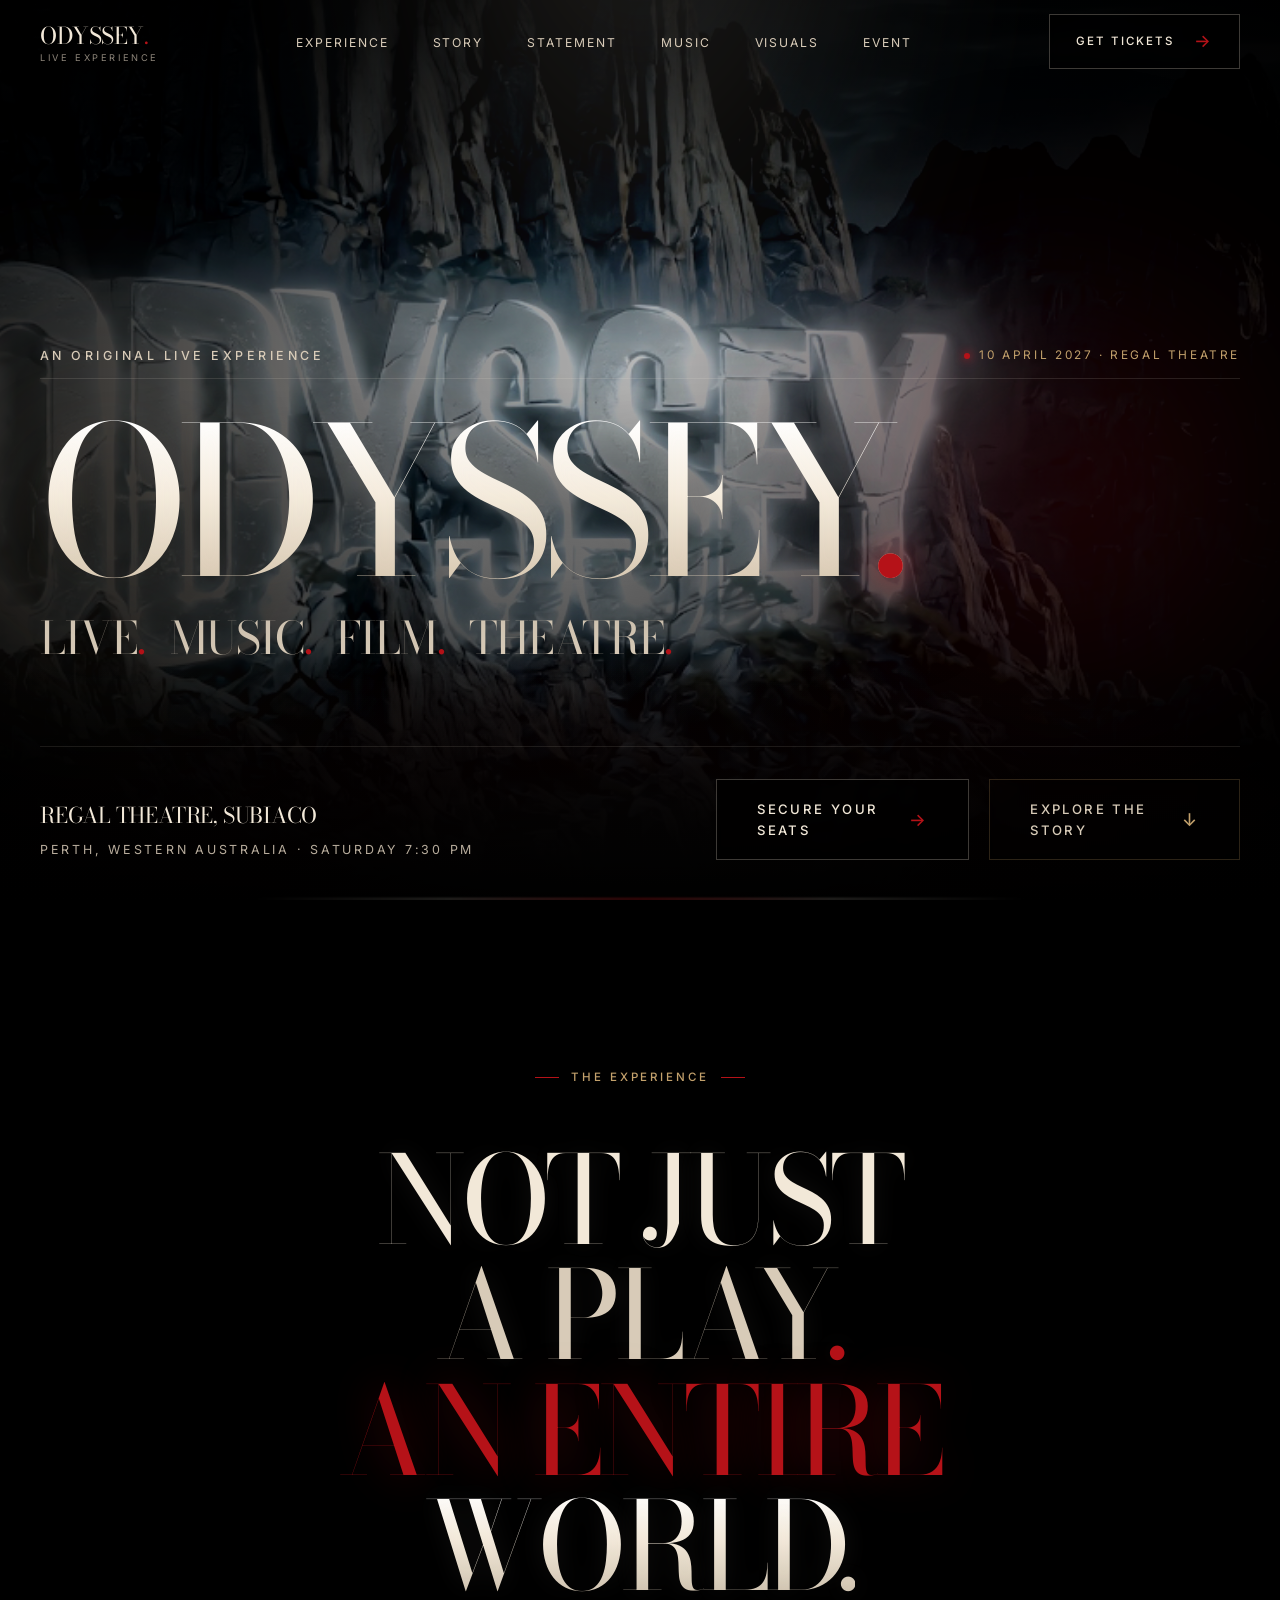
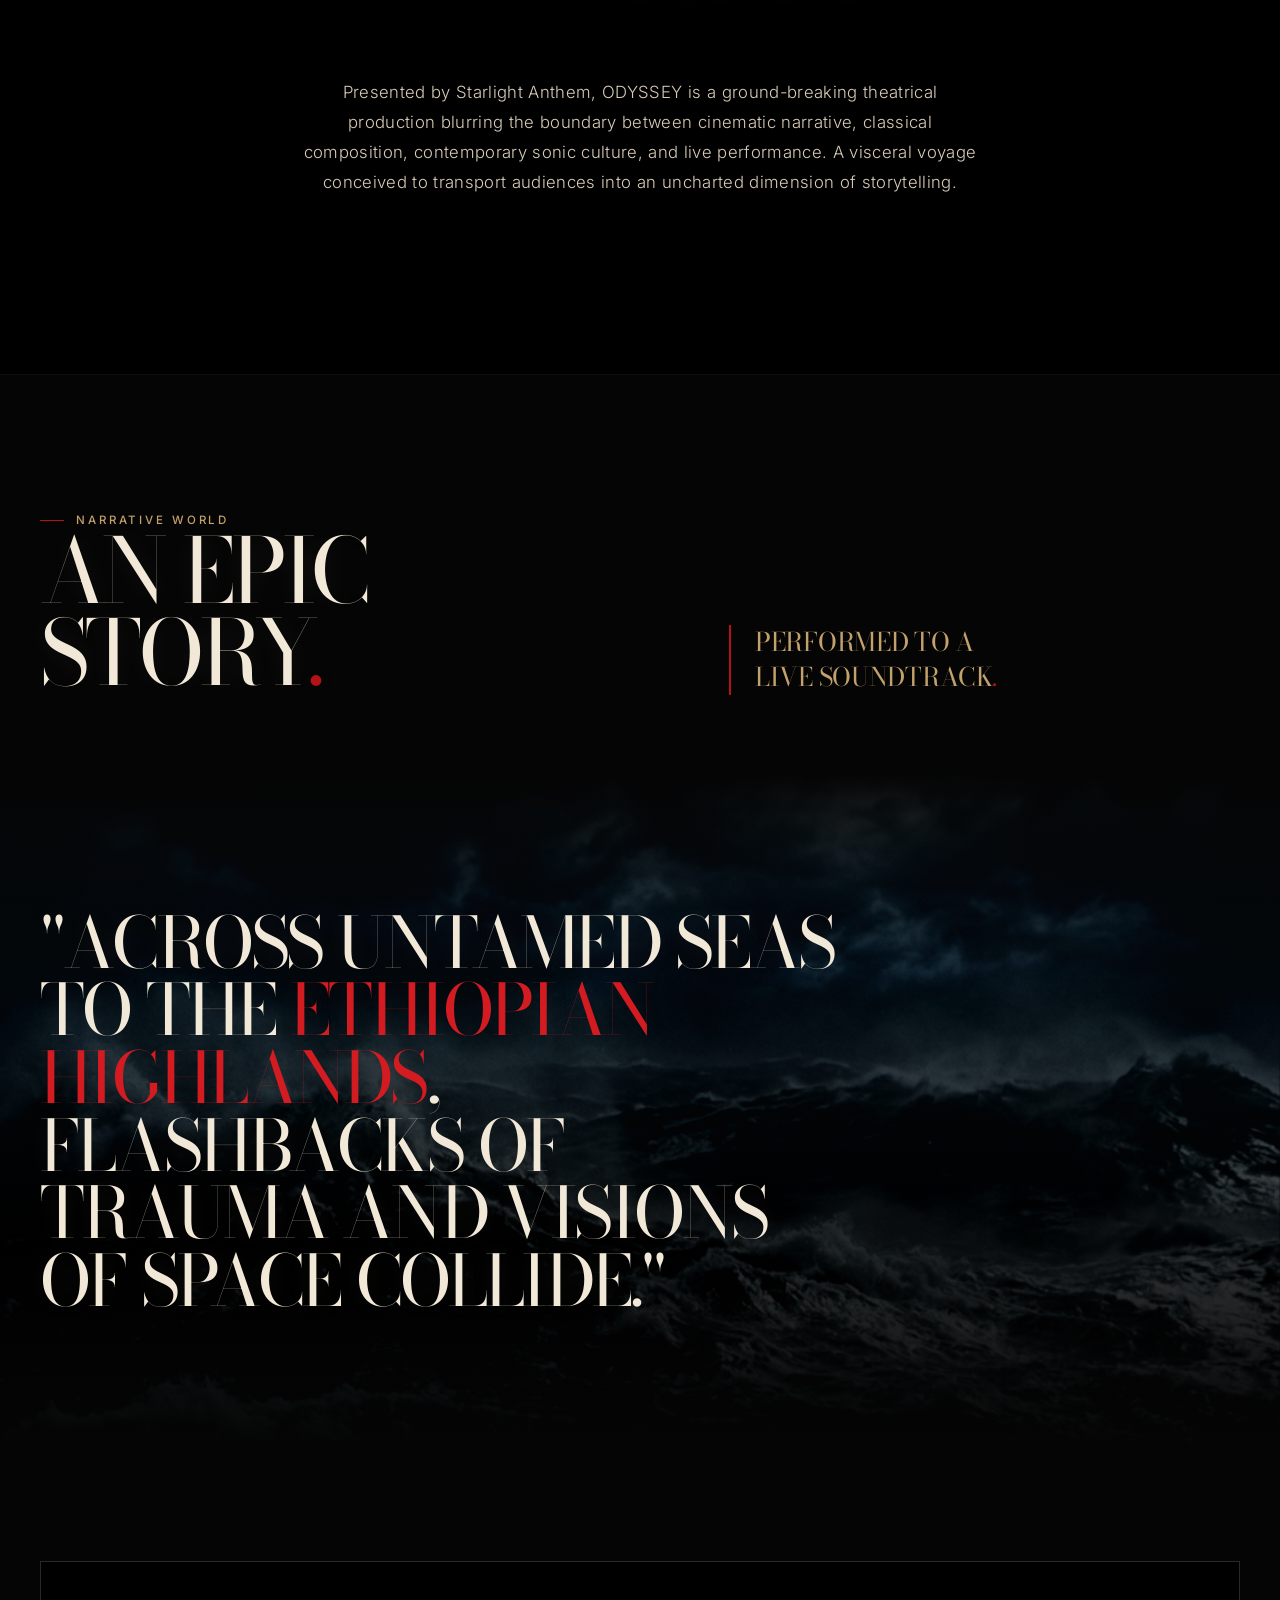
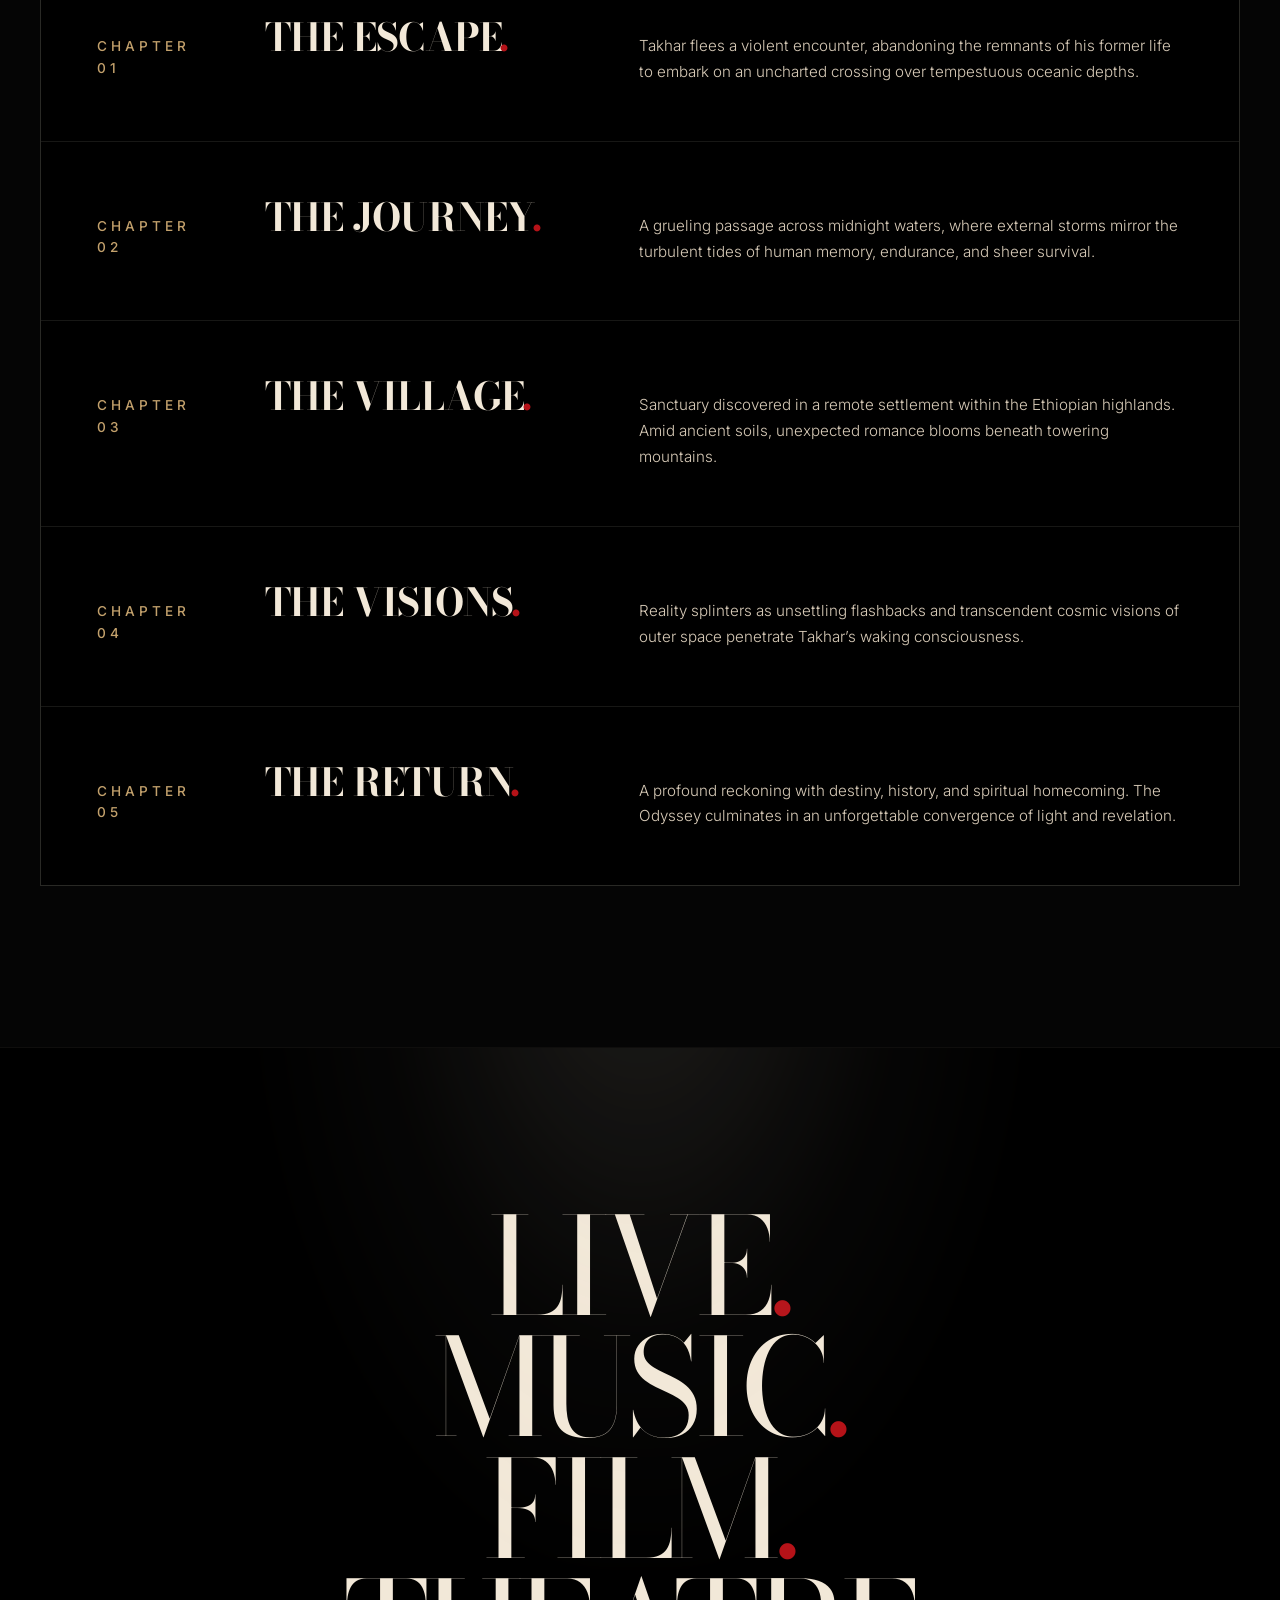
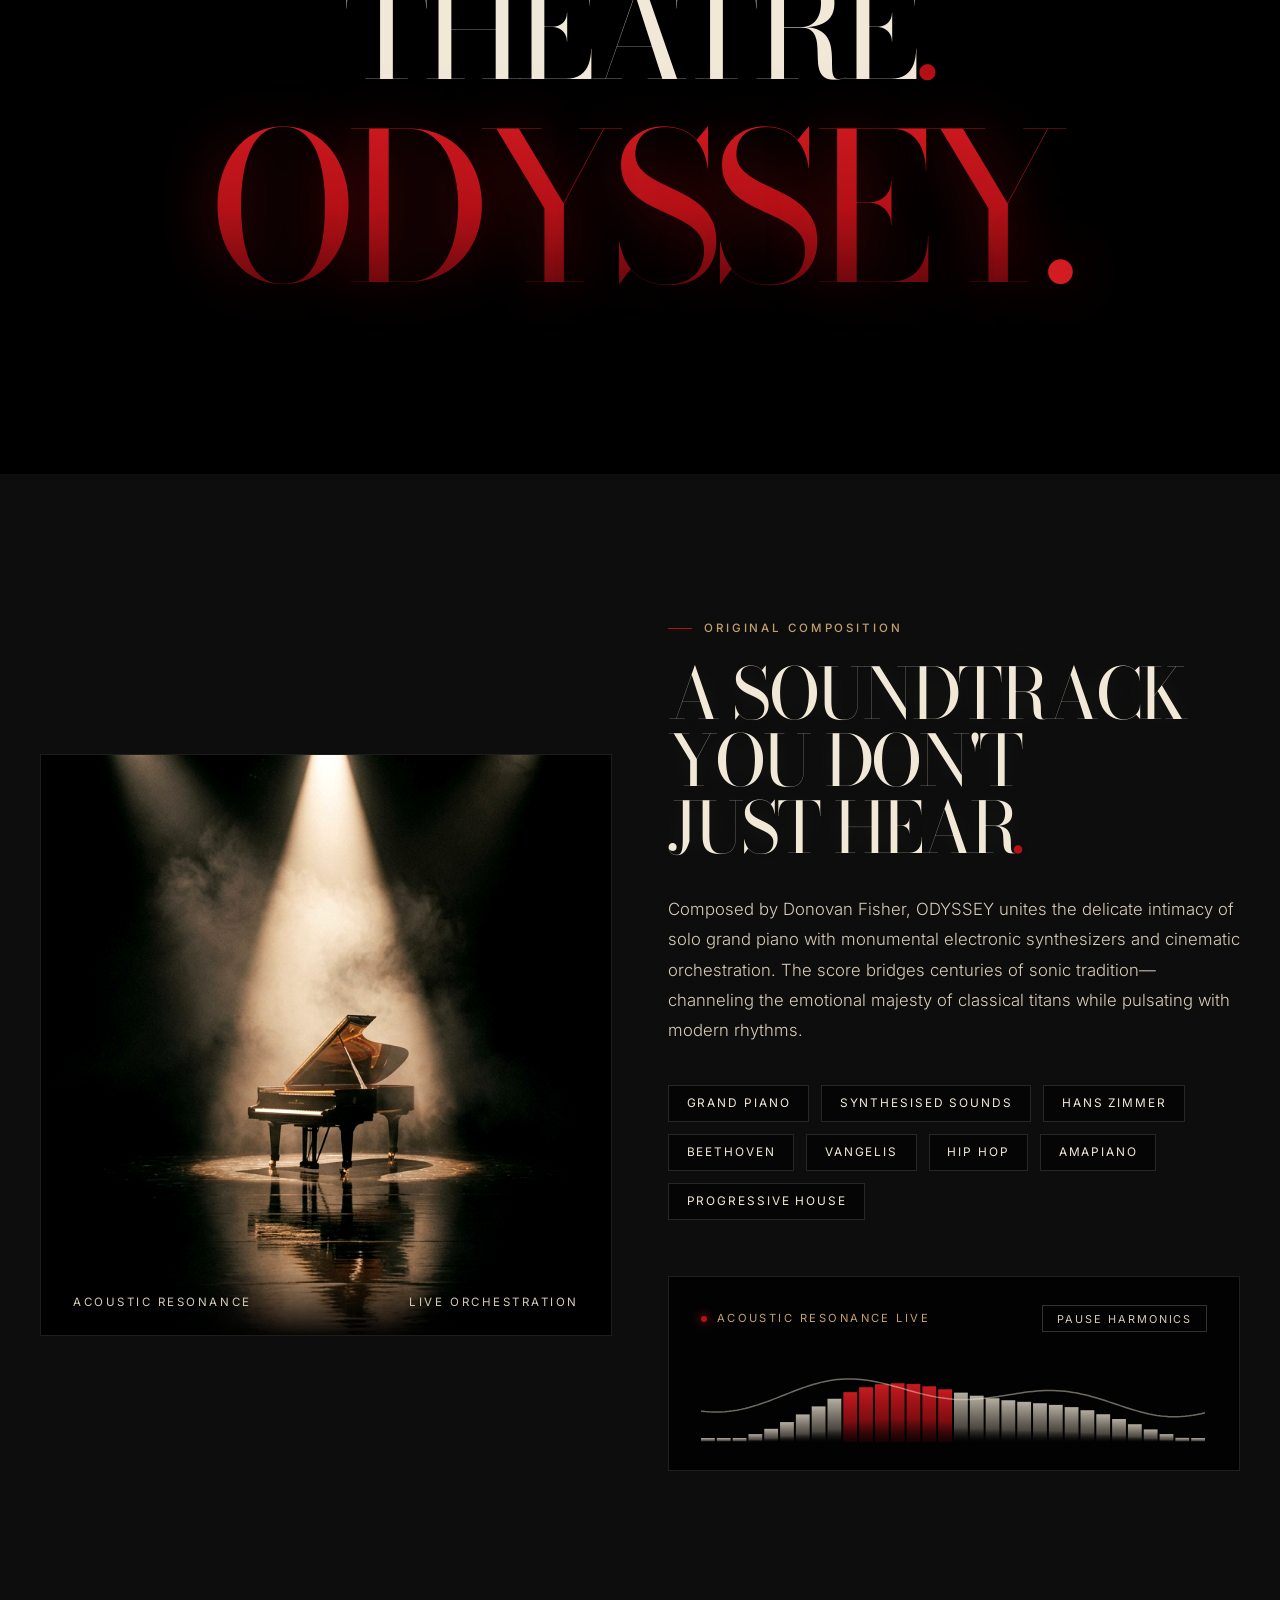
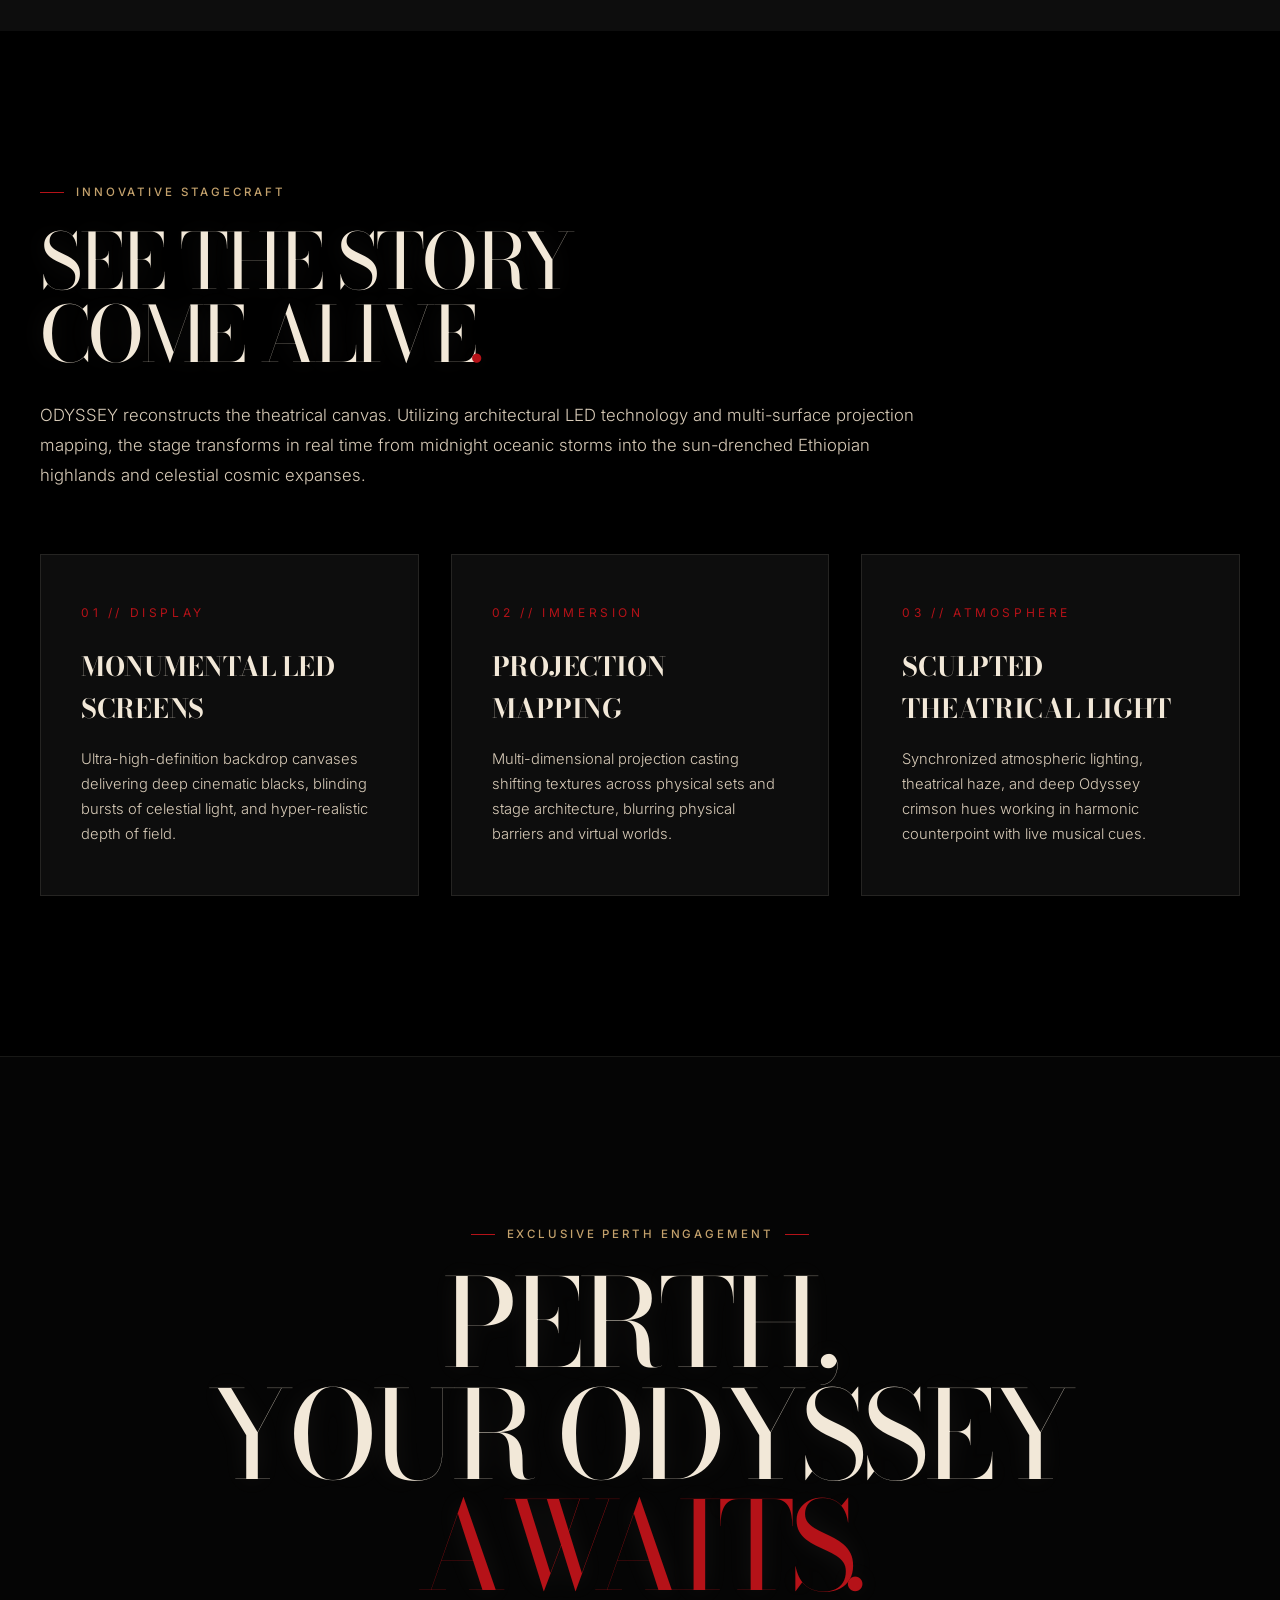
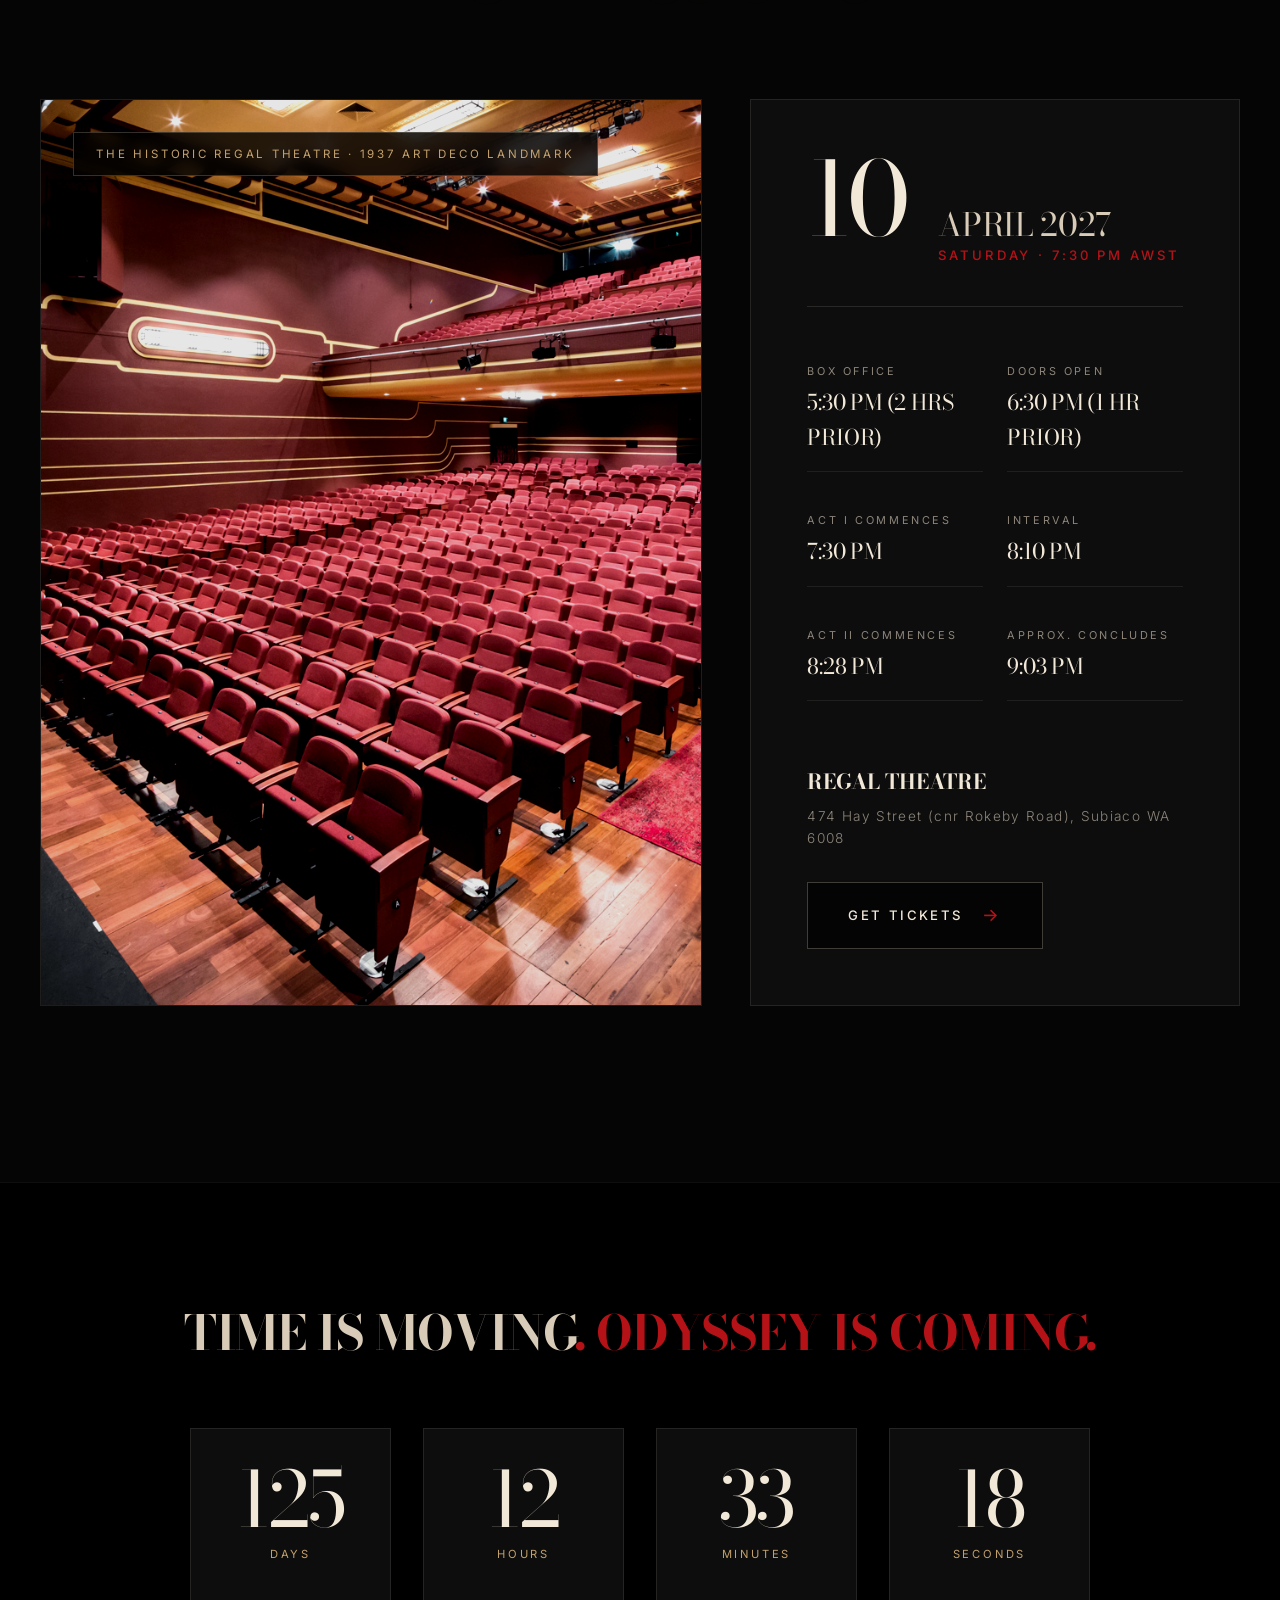
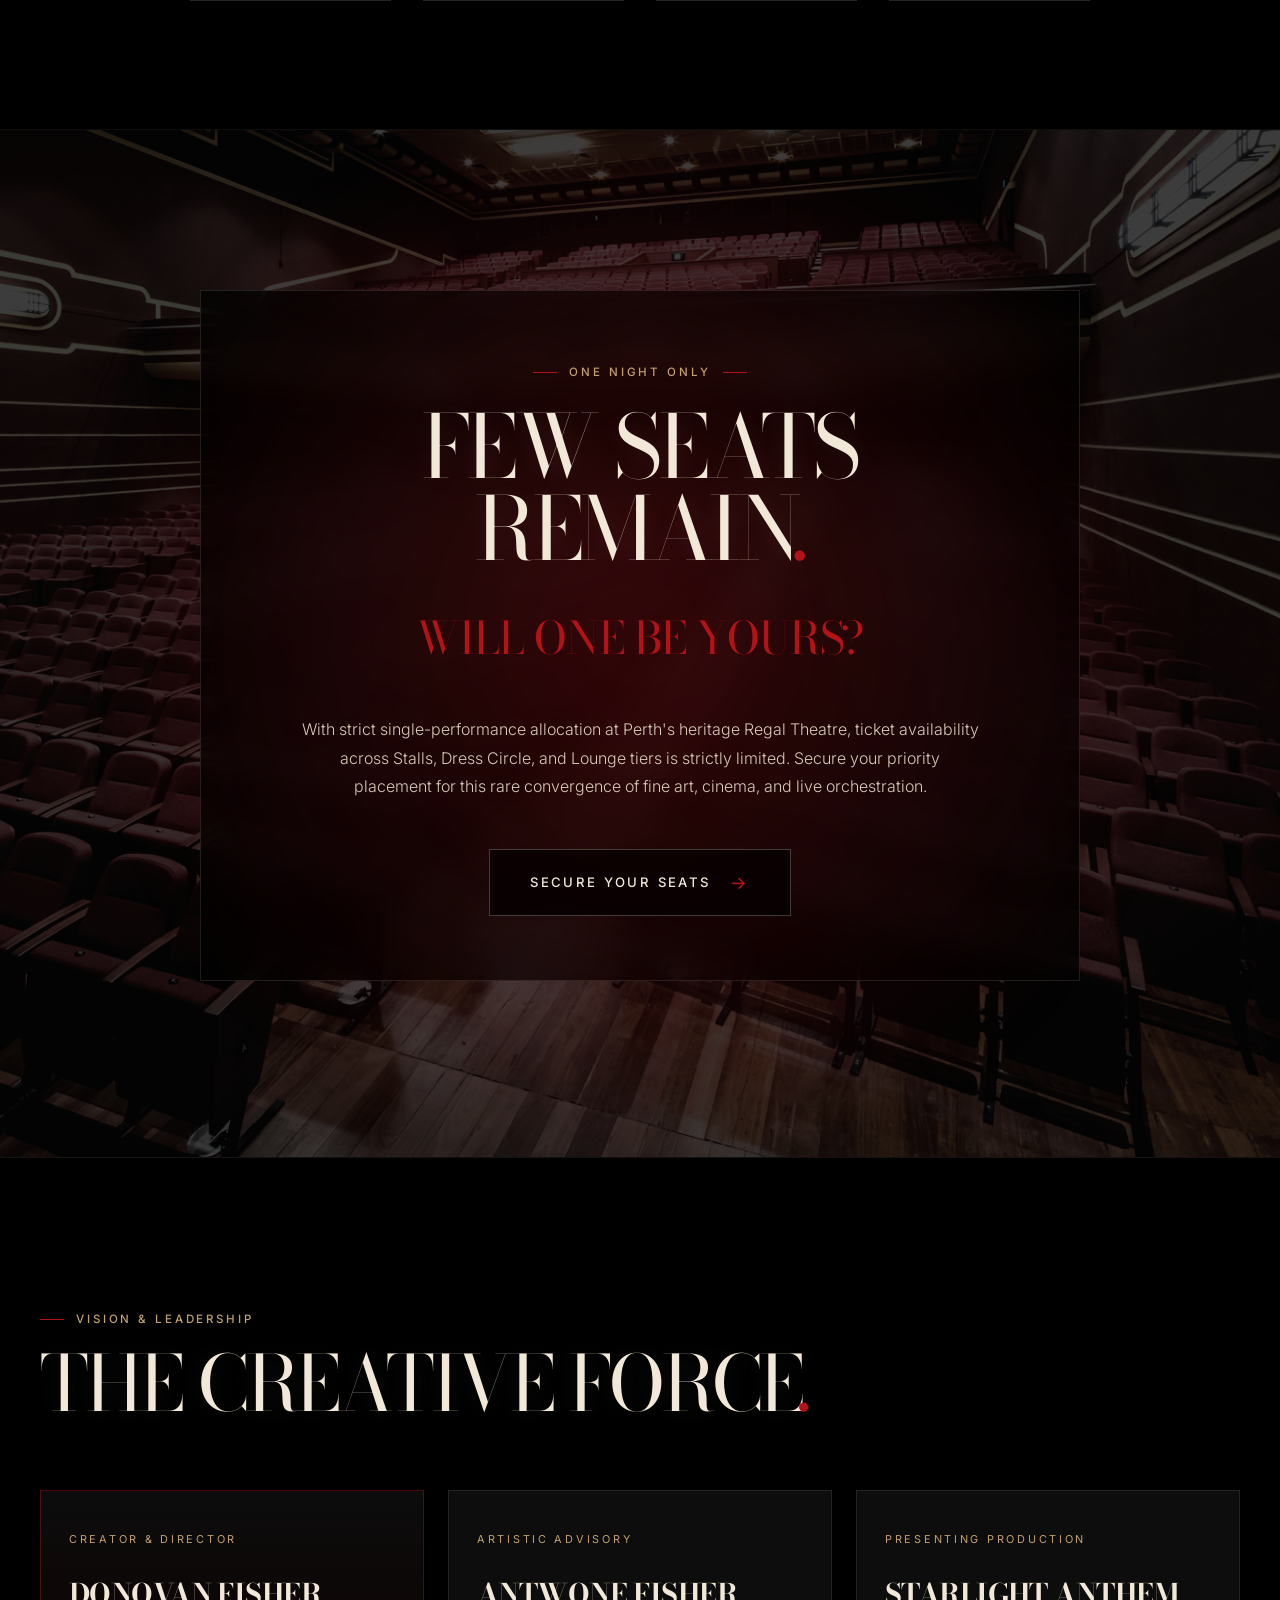
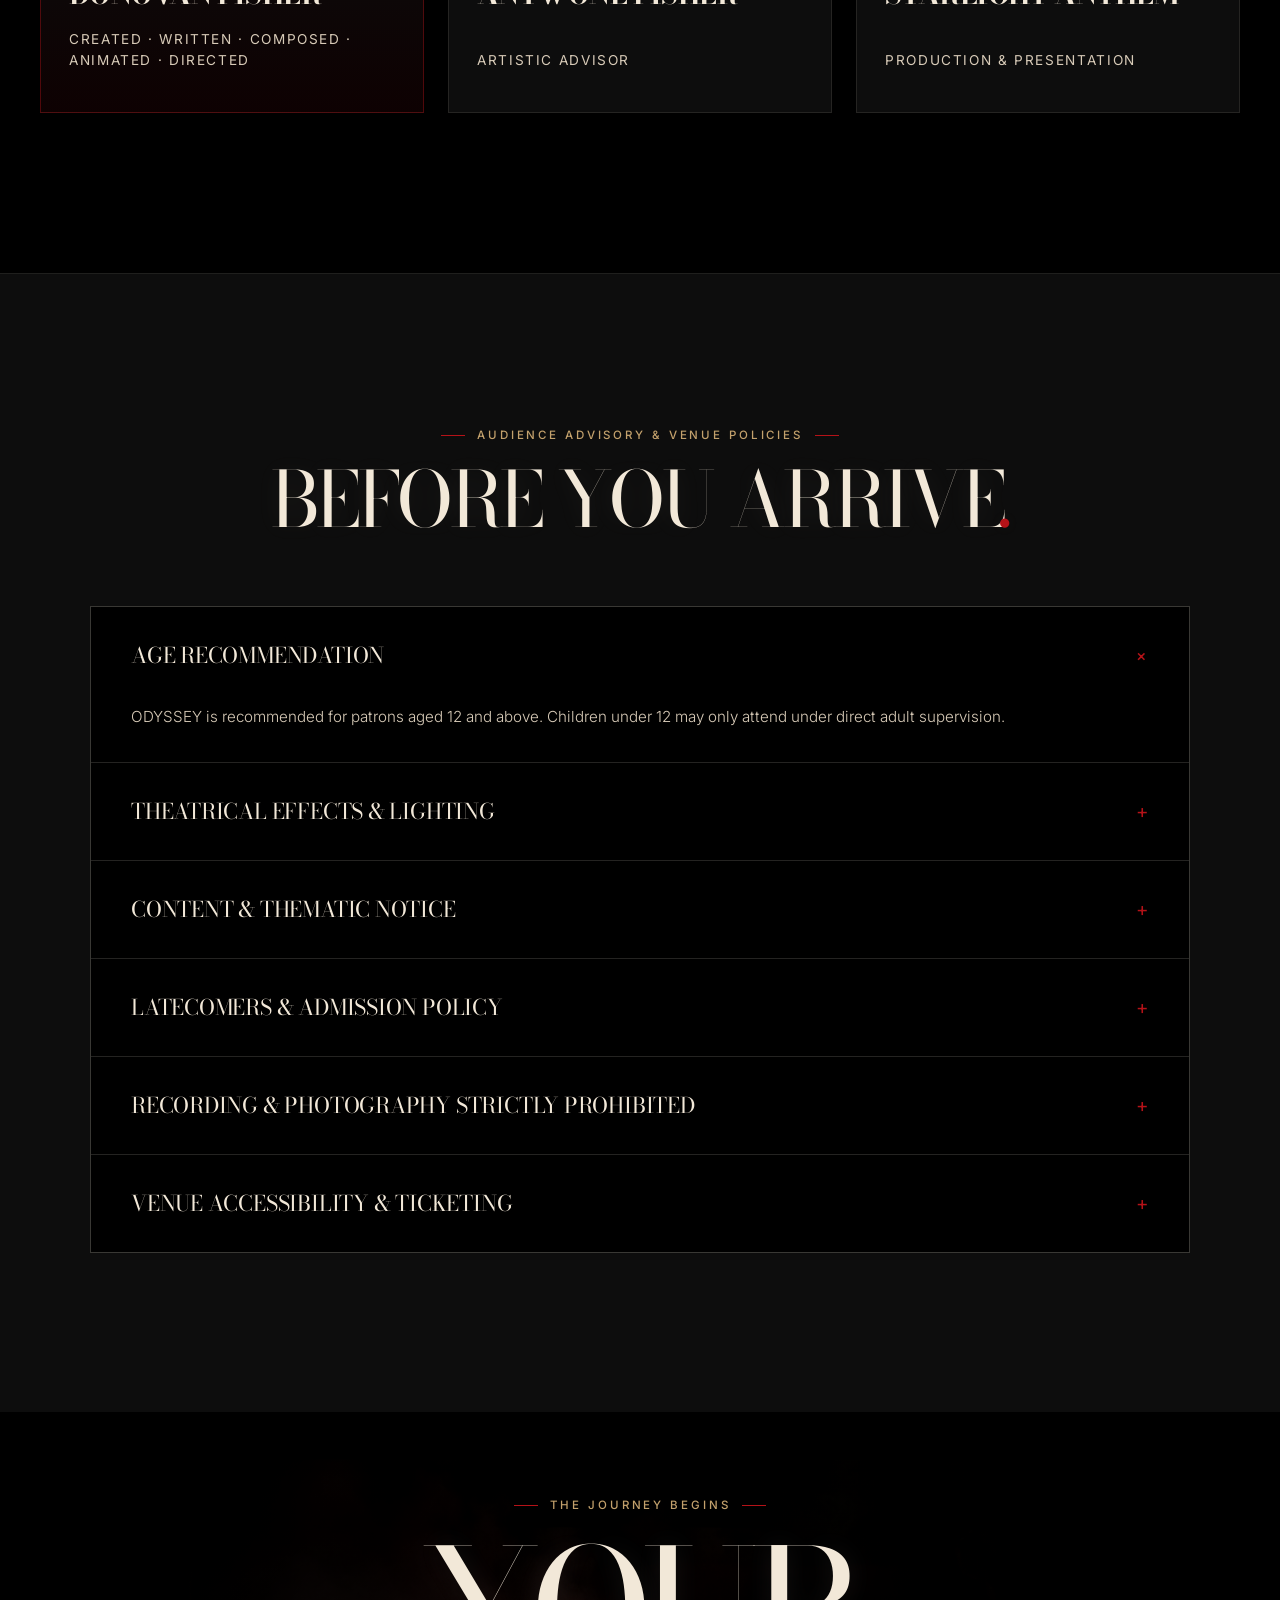
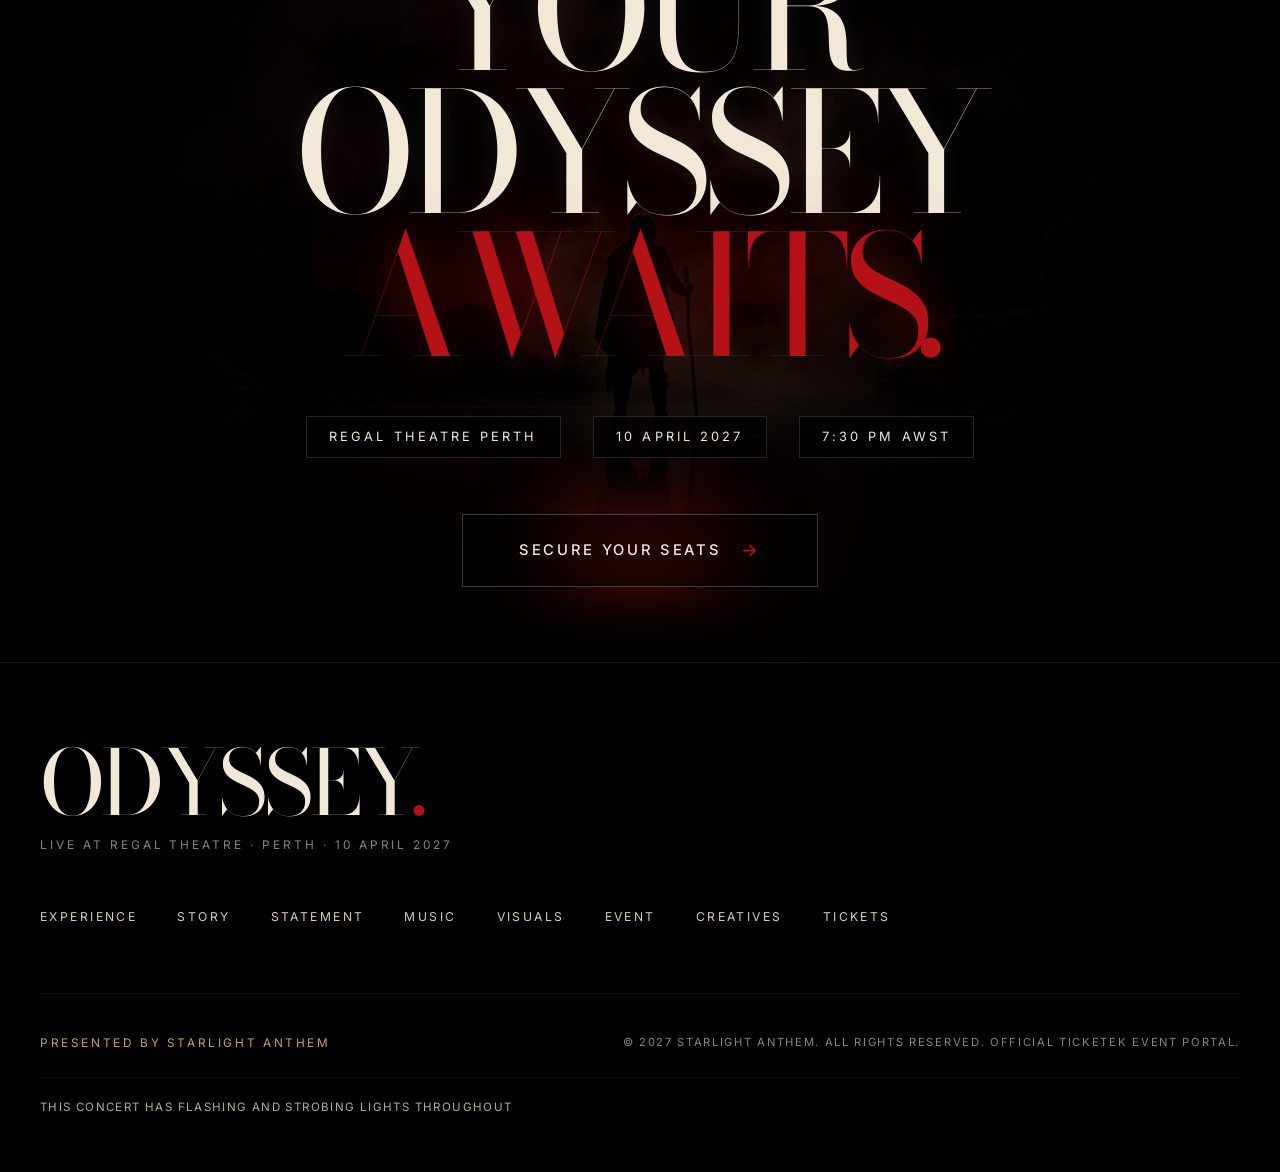
==== commit 558cc6bc: "Add lighting and strobe effects notice to footer" ====
--- a/index.html
+++ b/index.html
@@ -1,769 +1,944 @@
-<!DOCTYPE html>
+<!doctype html>
 <html lang="en">
-<head>
-  <meta charset="UTF-8">
-  <meta name="viewport" content="width=device-width, initial-scale=1.0">
-  <title>ODYSSEY | Live at Regal Theatre Perth</title>
-
-  <!-- SEO & Social Meta (Requirement 53) -->
-  <meta name="description" content="Experience ODYSSEY live at Regal Theatre, Perth on 10 April 2027. An original stage experience combining live music, theatre, film, visual art and technology.">
-  <meta name="robots" content="index, follow">
-  <meta name="theme-color" content="#000000">
-
-  <!-- Open Graph / Facebook -->
-  <meta property="og:type" content="website">
-  <meta property="og:url" content="https://premier.ticketek.com.au/shows/show.aspx?eg=PRESALE&ep=EARLYBIRD&sh=ODYSSEYP26">
-  <meta property="og:title" content="ODYSSEY | Live at Regal Theatre Perth">
-  <meta property="og:description" content="An original live theatrical experience combining live music, cinema, stage, and visual technology. Presented by Starlight Anthem.">
-  <meta property="og:image" content="assets/images/hero.jpg">
-
-  <!-- Twitter / X -->
-  <meta name="twitter:card" content="summary_large_image">
-  <meta name="twitter:title" content="ODYSSEY | Live at Regal Theatre Perth">
-  <meta name="twitter:description" content="An original live stage experience created and composed by Donovan Fisher. 10 April 2027 at Regal Theatre Subiaco.">
-  <meta name="twitter:image" content="assets/images/hero.jpg">
-
-  <!-- Google Fonts: Didone Editorial Serifs & Modern Sans -->
-  <link rel="preconnect" href="https://fonts.googleapis.com">
-  <link rel="preconnect" href="https://fonts.gstatic.com" crossorigin>
-  <link href="https://fonts.googleapis.com/css2?family=Bodoni+Moda:ital,opsz,wght@0,6..96,400;0,6..96,500;0,6..96,600;1,6..96,400&family=Cormorant+Garamond:ital,wght@0,400;0,500;0,600;1,400&family=DM+Serif+Display:ital@0;1&family=Inter:wght@300;400;500;600&display=swap" rel="stylesheet">
-
-  <!-- Stylesheets -->
-  <link rel="stylesheet" href="css/style.css">
-  <link rel="stylesheet" href="css/responsive.css">
-
-  <!-- Event Structured Data JSON-LD (Requirement 53) -->
-  <script type="application/ld+json">
-  {
-    "@context": "https://schema.org",
-    "@type": "TheaterEvent",
-    "name": "ODYSSEY — Live Experience",
-    "description": "An original live stage production created, written, composed, animated, and directed by Donovan Fisher. A modern adaptation of Homer's Odyssey combining live music, theatre, film, and projection technology.",
-    "startDate": "2027-04-10T19:30:00+08:00",
-    "endDate": "2027-04-10T21:03:00+08:00",
-    "eventStatus": "https://schema.org/EventScheduled",
-    "eventAttendanceMode": "https://schema.org/OfflineEventAttendanceMode",
-    "location": {
-      "@type": "Place",
-      "name": "Regal Theatre",
-      "address": {
-        "@type": "PostalAddress",
-        "streetAddress": "474 Hay Street",
-        "addressLocality": "Subiaco",
-        "addressRegion": "WA",
-        "postalCode": "6008",
-        "addressCountry": "AU"
+  <head>
+    <meta charset="UTF-8" />
+    <meta name="viewport" content="width=device-width, initial-scale=1.0" />
+    <title>ODYSSEY | Live at Regal Theatre Perth</title>
+
+    <!-- SEO & Social Meta (Requirement 53) -->
+    <meta
+      name="description"
+      content="Experience ODYSSEY live at Regal Theatre, Perth on 10 April 2027. An original stage experience combining live music, theatre, film, visual art and technology."
+    />
+    <meta name="robots" content="index, follow" />
+    <meta name="theme-color" content="#000000" />
+
+    <!-- Open Graph / Facebook -->
+    <meta property="og:type" content="website" />
+    <meta
+      property="og:url"
+      content="https://premier.ticketek.com.au/shows/show.aspx?eg=PRESALE&ep=EARLYBIRD&sh=ODYSSEYP26"
+    />
+    <meta property="og:title" content="ODYSSEY | Live at Regal Theatre Perth" />
+    <meta
+      property="og:description"
+      content="An original live theatrical experience combining live music, cinema, stage, and visual technology. Presented by Starlight Anthem."
+    />
+    <meta property="og:image" content="assets/images/hero.jpg" />
+
+    <!-- Twitter / X -->
+    <meta name="twitter:card" content="summary_large_image" />
+    <meta
+      name="twitter:title"
+      content="ODYSSEY | Live at Regal Theatre Perth"
+    />
+    <meta
+      name="twitter:description"
+      content="An original live stage experience created and composed by Donovan Fisher. 10 April 2027 at Regal Theatre Subiaco."
+    />
+    <meta name="twitter:image" content="assets/images/hero.jpg" />
+
+    <!-- Google Fonts: Didone Editorial Serifs & Modern Sans -->
+    <link rel="preconnect" href="https://fonts.googleapis.com" />
+    <link rel="preconnect" href="https://fonts.gstatic.com" crossorigin />
+    <link
+      href="https://fonts.googleapis.com/css2?family=Bodoni+Moda:ital,opsz,wght@0,6..96,400;0,6..96,500;0,6..96,600;1,6..96,400&family=Cormorant+Garamond:ital,wght@0,400;0,500;0,600;1,400&family=DM+Serif+Display:ital@0;1&family=Inter:wght@300;400;500;600&display=swap"
+      rel="stylesheet"
+    />
+
+    <!-- Stylesheets -->
+    <link rel="stylesheet" href="css/style.css" />
+    <link rel="stylesheet" href="css/responsive.css" />
+
+    <!-- Event Structured Data JSON-LD (Requirement 53) -->
+    <script type="application/ld+json">
+      {
+        "@context": "https://schema.org",
+        "@type": "TheaterEvent",
+        "name": "ODYSSEY — Live Experience",
+        "description": "An original live stage production created, written, composed, animated, and directed by Donovan Fisher. A modern adaptation of Homer's Odyssey combining live music, theatre, film, and projection technology.",
+        "startDate": "2027-04-10T19:30:00+08:00",
+        "endDate": "2027-04-10T21:03:00+08:00",
+        "eventStatus": "https://schema.org/EventScheduled",
+        "eventAttendanceMode": "https://schema.org/OfflineEventAttendanceMode",
+        "location": {
+          "@type": "Place",
+          "name": "Regal Theatre",
+          "address": {
+            "@type": "PostalAddress",
+            "streetAddress": "474 Hay Street",
+            "addressLocality": "Subiaco",
+            "addressRegion": "WA",
+            "postalCode": "6008",
+            "addressCountry": "AU"
+          }
+        },
+        "image": ["assets/images/hero.jpg"],
+        "performer": {
+          "@type": "Person",
+          "name": "Donovan Fisher",
+          "jobTitle": "Creator, Composer & Director"
+        },
+        "organizer": {
+          "@type": "Organization",
+          "name": "Starlight Anthem"
+        },
+        "offers": {
+          "@type": "Offer",
+          "url": "https://premier.ticketek.com.au/shows/show.aspx?eg=PRESALE&ep=EARLYBIRD&sh=ODYSSEYP26",
+          "availability": "https://schema.org/InStock",
+          "validFrom": "2024-01-01"
+        }
       }
-    },
-    "image": [
-      "assets/images/hero.jpg"
-    ],
-    "performer": {
-      "@type": "Person",
-      "name": "Donovan Fisher",
-      "jobTitle": "Creator, Composer & Director"
-    },
-    "organizer": {
-      "@type": "Organization",
-      "name": "Starlight Anthem"
-    },
-    "offers": {
-      "@type": "Offer",
-      "url": "https://premier.ticketek.com.au/shows/show.aspx?eg=PRESALE&ep=EARLYBIRD&sh=ODYSSEYP26",
-      "availability": "https://schema.org/InStock",
-      "validFrom": "2024-01-01"
-    }
-  }
-  </script>
-</head>
-<body>
-
-  <!-- Sticky Minimal Navigation (Requirement 13) -->
-  <header class="odyssey-header">
-    <div class="nav-container">
-      <a href="#hero" class="brand-mark" aria-label="ODYSSEY Home">
-        <span class="brand-title">ODYSSEY<span class="period">.</span></span>
-        <span class="brand-tagline">LIVE EXPERIENCE</span>
+    </script>
+  </head>
+  <body>
+    <!-- Sticky Minimal Navigation (Requirement 13) -->
+    <header class="odyssey-header">
+      <div class="nav-container">
+        <a href="#hero" class="brand-mark" aria-label="ODYSSEY Home">
+          <span class="brand-title">ODYSSEY<span class="period">.</span></span>
+          <span class="brand-tagline">LIVE EXPERIENCE</span>
+        </a>
+
+        <nav class="nav-links-wrap" aria-label="Main Navigation">
+          <ul class="nav-links">
+            <li><a href="#manifesto" class="nav-link">EXPERIENCE</a></li>
+            <li><a href="#story" class="nav-link">STORY</a></li>
+            <li><a href="#monument" class="nav-link">STATEMENT</a></li>
+            <li><a href="#music" class="nav-link">MUSIC</a></li>
+            <li><a href="#visuals" class="nav-link">VISUALS</a></li>
+            <li><a href="#venue" class="nav-link">EVENT</a></li>
+          </ul>
+        </nav>
+
+        <div class="nav-actions">
+          <a href="#" class="odyssey-btn nav-cta" data-ticket-btn>
+            <span>GET TICKETS</span>
+            <span class="btn-arrow" aria-hidden="true">→</span>
+          </a>
+          <button
+            class="mobile-toggle"
+            aria-label="Toggle navigation menu"
+            aria-expanded="false"
+          >
+            <span></span>
+            <span></span>
+            <span></span>
+          </button>
+        </div>
+      </div>
+    </header>
+
+    <!-- Mobile Menu Overlay -->
+    <div class="mobile-nav-overlay" aria-hidden="true">
+      <ul class="mobile-nav-links">
+        <li><a href="#hero" class="mobile-nav-link">ODYSSEY.</a></li>
+        <li><a href="#manifesto" class="mobile-nav-link">EXPERIENCE.</a></li>
+        <li><a href="#story" class="mobile-nav-link">THE STORY.</a></li>
+        <li><a href="#monument" class="mobile-nav-link">STATEMENT.</a></li>
+        <li><a href="#music" class="mobile-nav-link">LIVE MUSIC.</a></li>
+        <li><a href="#visuals" class="mobile-nav-link">VISUAL TECH.</a></li>
+        <li><a href="#venue" class="mobile-nav-link">PERTH EVENT.</a></li>
+        <li><a href="#creatives" class="mobile-nav-link">CREATIVES.</a></li>
+      </ul>
+      <a href="#" class="odyssey-btn" data-ticket-btn>
+        <span>SECURE YOUR SEATS</span>
+        <span class="btn-arrow" aria-hidden="true">→</span>
       </a>
-
-      <nav class="nav-links-wrap" aria-label="Main Navigation">
-        <ul class="nav-links">
-          <li><a href="#manifesto" class="nav-link">EXPERIENCE</a></li>
-          <li><a href="#story" class="nav-link">STORY</a></li>
-          <li><a href="#monument" class="nav-link">STATEMENT</a></li>
-          <li><a href="#music" class="nav-link">MUSIC</a></li>
-          <li><a href="#visuals" class="nav-link">VISUALS</a></li>
-          <li><a href="#venue" class="nav-link">EVENT</a></li>
-        </ul>
-      </nav>
-
-      <div class="nav-actions">
-        <a href="#" class="odyssey-btn nav-cta" data-ticket-btn>
-          <span>GET TICKETS</span>
-          <span class="btn-arrow" aria-hidden="true">→</span>
-        </a>
-        <button class="mobile-toggle" aria-label="Toggle navigation menu" aria-expanded="false">
-          <span></span>
-          <span></span>
-          <span></span>
-        </button>
-      </div>
     </div>
-  </header>
-
-  <!-- Mobile Menu Overlay -->
-  <div class="mobile-nav-overlay" aria-hidden="true">
-    <ul class="mobile-nav-links">
-      <li><a href="#hero" class="mobile-nav-link">ODYSSEY.</a></li>
-      <li><a href="#manifesto" class="mobile-nav-link">EXPERIENCE.</a></li>
-      <li><a href="#story" class="mobile-nav-link">THE STORY.</a></li>
-      <li><a href="#monument" class="mobile-nav-link">STATEMENT.</a></li>
-      <li><a href="#music" class="mobile-nav-link">LIVE MUSIC.</a></li>
-      <li><a href="#visuals" class="mobile-nav-link">VISUAL TECH.</a></li>
-      <li><a href="#venue" class="mobile-nav-link">PERTH EVENT.</a></li>
-      <li><a href="#creatives" class="mobile-nav-link">CREATIVES.</a></li>
-    </ul>
-    <a href="#" class="odyssey-btn" data-ticket-btn>
-      <span>SECURE YOUR SEATS</span>
-      <span class="btn-arrow" aria-hidden="true">→</span>
-    </a>
-  </div>
-
-  <main id="main-content">
-
-    <!-- =======================================================================
+
+    <main id="main-content">
+      <!-- =======================================================================
          10. HERO SECTION (Requirements 10, 11, 12, 26, 39)
          ======================================================================= -->
-    <section class="hero-section" id="hero">
-      <!-- Layer 1: Background Black + Layer 2: Official Monolith Mountain Artwork -->
-      <div class="hero-bg-layer" id="heroBg" style="background-image: url('assets/images/hero.jpg');" aria-hidden="true"></div>
-      
-      <!-- Layer 3: Theatrical Vignette & Smoke Shroud -->
-      <div class="hero-vignette" aria-hidden="true"></div>
-
-      <!-- Layer 4 & 5: Theatrical Lighting Spotlights (Requirement 24) -->
-      <div class="theatre-spotlight-top" aria-hidden="true"></div>
-      <div class="theatre-spotlight-red" aria-hidden="true"></div>
-      <div class="theatre-spotlight-side" aria-hidden="true"></div>
-
-      <!-- Layer 6: Reflective Stage Floor (Requirement 26) -->
-      <div class="stage-floor-reflection" aria-hidden="true"></div>
-
-      <!-- Hero Typography & Editorial Stature (Requirement 11) -->
-      <div class="hero-content">
-        <!-- Top Metadata Header Strip -->
-        <div class="hero-label-wrap">
-          <span class="hero-supertitle">AN ORIGINAL LIVE EXPERIENCE</span>
-          <span class="hero-date-badge">10 APRIL 2027 · REGAL THEATRE</span>
-        </div>
-
-        <div class="hero-title-area">
-          <h1 class="didone-title hero-title-giant">
-            ODYSSEY<span class="period">.</span>
-          </h1>
-          <div class="hero-statement-strip">
-            <span class="hero-statement-word">LIVE<span class="period">.</span></span>
-            <span class="hero-statement-word">MUSIC<span class="period">.</span></span>
-            <span class="hero-statement-word">FILM<span class="period">.</span></span>
-            <span class="hero-statement-word">THEATRE<span class="period">.</span></span>
-          </div>
-        </div>
-
-        <div class="hero-footer-bar">
-          <div class="hero-venue-info">
-            <div class="venue-headline">REGAL THEATRE, SUBIACO</div>
-            <div class="venue-subline">PERTH, WESTERN AUSTRALIA · SATURDAY 7:30 PM</div>
-          </div>
-          <div class="hero-actions">
+      <section class="hero-section" id="hero">
+        <!-- Layer 1: Background Black + Layer 2: Official Monolith Mountain Artwork -->
+        <div
+          class="hero-bg-layer"
+          id="heroBg"
+          style="background-image: url(&quot;assets/images/hero.jpg&quot;)"
+          aria-hidden="true"
+        ></div>
+
+        <!-- Layer 3: Theatrical Vignette & Smoke Shroud -->
+        <div class="hero-vignette" aria-hidden="true"></div>
+
+        <!-- Layer 4 & 5: Theatrical Lighting Spotlights (Requirement 24) -->
+        <div class="theatre-spotlight-top" aria-hidden="true"></div>
+        <div class="theatre-spotlight-red" aria-hidden="true"></div>
+        <div class="theatre-spotlight-side" aria-hidden="true"></div>
+
+        <!-- Layer 6: Reflective Stage Floor (Requirement 26) -->
+        <div class="stage-floor-reflection" aria-hidden="true"></div>
+
+        <!-- Hero Typography & Editorial Stature (Requirement 11) -->
+        <div class="hero-content">
+          <!-- Top Metadata Header Strip -->
+          <div class="hero-label-wrap">
+            <span class="hero-supertitle">AN ORIGINAL LIVE EXPERIENCE</span>
+            <span class="hero-date-badge">10 APRIL 2027 · REGAL THEATRE</span>
+          </div>
+
+          <div class="hero-title-area">
+            <h1 class="didone-title hero-title-giant">
+              ODYSSEY<span class="period">.</span>
+            </h1>
+            <div class="hero-statement-strip">
+              <span class="hero-statement-word"
+                >LIVE<span class="period">.</span></span
+              >
+              <span class="hero-statement-word"
+                >MUSIC<span class="period">.</span></span
+              >
+              <span class="hero-statement-word"
+                >FILM<span class="period">.</span></span
+              >
+              <span class="hero-statement-word"
+                >THEATRE<span class="period">.</span></span
+              >
+            </div>
+          </div>
+
+          <div class="hero-footer-bar">
+            <div class="hero-venue-info">
+              <div class="venue-headline">REGAL THEATRE, SUBIACO</div>
+              <div class="venue-subline">
+                PERTH, WESTERN AUSTRALIA · SATURDAY 7:30 PM
+              </div>
+            </div>
+            <div class="hero-actions">
+              <a href="#" class="odyssey-btn" data-ticket-btn>
+                <span>SECURE YOUR SEATS</span>
+                <span class="btn-arrow" aria-hidden="true">→</span>
+              </a>
+              <a href="#story" class="odyssey-btn odyssey-btn-secondary">
+                <span>EXPLORE THE STORY</span>
+                <span class="btn-arrow" aria-hidden="true">↓</span>
+              </a>
+            </div>
+          </div>
+        </div>
+      </section>
+
+      <!-- =======================================================================
+         15. INTRO MANIFESTO SECTION (Requirement 15)
+         ======================================================================= -->
+      <section class="manifesto-section" id="manifesto">
+        <div class="manifesto-container reveal">
+          <div class="manifesto-label">
+            <span class="meta-label is-centered">THE EXPERIENCE</span>
+          </div>
+
+          <div class="didone-title manifesto-text">
+            <span class="manifesto-line manifesto-line-1">NOT JUST</span>
+            <span class="manifesto-line manifesto-line-2"
+              >A PLAY<span class="campaign-period">.</span></span
+            >
+            <span class="manifesto-line manifesto-line-3">AN ENTIRE</span>
+            <span class="manifesto-line manifesto-line-4 text-weathered"
+              >WORLD<span class="campaign-period">.</span></span
+            >
+          </div>
+
+          <p class="manifesto-subtext">
+            Presented by Starlight Anthem, ODYSSEY is a ground-breaking
+            theatrical production blurring the boundary between cinematic
+            narrative, classical composition, contemporary sonic culture, and
+            live performance. A visceral voyage conceived to transport audiences
+            into an uncharted dimension of storytelling.
+          </p>
+        </div>
+      </section>
+
+      <!-- =======================================================================
+         16, 17, 18. VISUAL STORY & CHAPTERS (Requirements 16, 17, 18)
+         ======================================================================= -->
+      <section class="story-section" id="story">
+        <div class="story-header-wrap reveal">
+          <div>
+            <span class="meta-label">NARRATIVE WORLD</span>
+            <h2 class="didone-title story-main-heading">
+              AN EPIC<br />STORY<span class="campaign-period">.</span>
+            </h2>
+          </div>
+          <div>
+            <p class="story-sub-heading">
+              PERFORMED TO A<br />LIVE SOUNDTRACK<span class="campaign-period"
+                >.</span
+              >
+            </p>
+          </div>
+        </div>
+
+        <!-- Parallax Ocean / Storm Narrative Canvas (Requirement 16, 17) -->
+        <div class="story-hero-parallax-wrap reveal">
+          <img
+            src="assets/images/story.jpg"
+            id="storyParallaxImg"
+            alt="ODYSSEY dramatic oceanic voyage and stormy horizons"
+            class="story-hero-parallax-img"
+            loading="lazy"
+          />
+          <div class="story-parallax-overlay">
+            <div class="story-parallax-inner">
+              <h3 class="didone-title story-parallax-quote">
+                "ACROSS UNTAMED SEAS TO THE
+                <span class="accent-red">ETHIOPIAN HIGHLANDS</span>, FLASHBACKS
+                OF TRAUMA AND VISIONS OF SPACE COLLIDE."
+              </h3>
+            </div>
+          </div>
+        </div>
+
+        <!-- Narrative Chapter Breakdown (Requirement 18) -->
+        <div class="story-chapters-wrap reveal">
+          <div class="chapters-grid">
+            <!-- Chapter 01 -->
+            <article class="chapter-row">
+              <div class="chapter-num">CHAPTER 01</div>
+              <h3 class="chapter-title">
+                THE ESCAPE<span class="campaign-period">.</span>
+              </h3>
+              <p class="chapter-desc">
+                Takhar flees a violent encounter, abandoning the remnants of his
+                former life to embark on an uncharted crossing over tempestuous
+                oceanic depths.
+              </p>
+            </article>
+
+            <!-- Chapter 02 -->
+            <article class="chapter-row">
+              <div class="chapter-num">CHAPTER 02</div>
+              <h3 class="chapter-title">
+                THE JOURNEY<span class="campaign-period">.</span>
+              </h3>
+              <p class="chapter-desc">
+                A grueling passage across midnight waters, where external storms
+                mirror the turbulent tides of human memory, endurance, and sheer
+                survival.
+              </p>
+            </article>
+
+            <!-- Chapter 03 -->
+            <article class="chapter-row">
+              <div class="chapter-num">CHAPTER 03</div>
+              <h3 class="chapter-title">
+                THE VILLAGE<span class="campaign-period">.</span>
+              </h3>
+              <p class="chapter-desc">
+                Sanctuary discovered in a remote settlement within the Ethiopian
+                highlands. Amid ancient soils, unexpected romance blooms beneath
+                towering mountains.
+              </p>
+            </article>
+
+            <!-- Chapter 04 -->
+            <article class="chapter-row">
+              <div class="chapter-num">CHAPTER 04</div>
+              <h3 class="chapter-title">
+                THE VISIONS<span class="campaign-period">.</span>
+              </h3>
+              <p class="chapter-desc">
+                Reality splinters as unsettling flashbacks and transcendent
+                cosmic visions of outer space penetrate Takhar’s waking
+                consciousness.
+              </p>
+            </article>
+
+            <!-- Chapter 05 -->
+            <article class="chapter-row">
+              <div class="chapter-num">CHAPTER 05</div>
+              <h3 class="chapter-title">
+                THE RETURN<span class="campaign-period">.</span>
+              </h3>
+              <p class="chapter-desc">
+                A profound reckoning with destiny, history, and spiritual
+                homecoming. The Odyssey culminates in an unforgettable
+                convergence of light and revelation.
+              </p>
+            </article>
+          </div>
+        </div>
+      </section>
+
+      <!-- =======================================================================
+         19. BRAND MONUMENT: LIVE. MUSIC. FILM. THEATRE. (Requirement 19)
+         ======================================================================= -->
+      <section class="typographic-statement-section" id="monument">
+        <div class="theatre-spotlight-top" aria-hidden="true"></div>
+        <div class="typographic-monument reveal">
+          <span class="monument-line">LIVE<span class="period">.</span></span>
+          <span class="monument-line">MUSIC<span class="period">.</span></span>
+          <span class="monument-line">FILM<span class="period">.</span></span>
+          <span class="monument-line"
+            >THEATRE<span class="period">.</span></span
+          >
+          <span class="monument-line monument-line-hero"
+            >ODYSSEY<span class="period">.</span></span
+          >
+        </div>
+      </section>
+
+      <!-- =======================================================================
+         20. MUSIC & SONIC ARCHITECTURE (Requirement 20)
+         ======================================================================= -->
+      <section class="music-section" id="music">
+        <div class="music-container">
+          <div class="music-grid reveal">
+            <!-- Theatrical Concert Piano Still -->
+            <div class="music-image-frame">
+              <img
+                src="assets/images/music.jpg"
+                id="musicImg"
+                alt="Grand concert piano on pitch-black stage under solitary spotlight"
+                loading="lazy"
+              />
+              <div class="music-image-caption">
+                <span>ACOUSTIC RESONANCE</span>
+                <span>LIVE ORCHESTRATION</span>
+              </div>
+            </div>
+
+            <!-- Sonic Narrative Details & Frequency Visualizer -->
+            <div class="music-info">
+              <span class="meta-label">ORIGINAL COMPOSITION</span>
+              <h2 class="didone-title music-headline">
+                A SOUNDTRACK<br />YOU DON'T<br />JUST HEAR<span
+                  class="campaign-period"
+                  >.</span
+                >
+              </h2>
+              <p class="music-description">
+                Composed by Donovan Fisher, ODYSSEY unites the delicate intimacy
+                of solo grand piano with monumental electronic synthesizers and
+                cinematic orchestration. The score bridges centuries of sonic
+                tradition—channeling the emotional majesty of classical titans
+                while pulsating with modern rhythms.
+              </p>
+
+              <!-- Sonic Influences -->
+              <div class="sonic-influences-cluster">
+                <span class="sonic-tag">GRAND PIANO</span>
+                <span class="sonic-tag">SYNTHESISED SOUNDS</span>
+                <span class="sonic-tag">HANS ZIMMER</span>
+                <span class="sonic-tag">BEETHOVEN</span>
+                <span class="sonic-tag">VANGELIS</span>
+                <span class="sonic-tag">HIP HOP</span>
+                <span class="sonic-tag">AMAPIANO</span>
+                <span class="sonic-tag">PROGRESSIVE HOUSE</span>
+              </div>
+
+              <!-- Abstract Interactive Audio Visualizer (Requirement 20) -->
+              <div class="visualizer-wrapper">
+                <div class="visualizer-header">
+                  <div class="visualizer-status">
+                    <span class="status-dot"></span>
+                    <span>ACOUSTIC RESONANCE LIVE</span>
+                  </div>
+                  <button
+                    class="visualizer-btn"
+                    id="toggleVisualizerBtn"
+                    type="button"
+                  >
+                    PAUSE HARMONICS
+                  </button>
+                </div>
+                <canvas
+                  class="visualizer-canvas"
+                  id="audioVisualizer"
+                  aria-label="Audio Frequency Spectrum Visualizer"
+                ></canvas>
+              </div>
+            </div>
+          </div>
+        </div>
+      </section>
+
+      <!-- =======================================================================
+         21. VISUAL TECHNOLOGY & PROJECTION MAPPING (Requirement 21)
+         ======================================================================= -->
+      <section class="visual-tech-section" id="visuals">
+        <div class="visual-tech-container">
+          <div class="visual-tech-header reveal">
+            <span class="meta-label">INNOVATIVE STAGECRAFT</span>
+            <h2 class="didone-title visual-tech-heading">
+              SEE THE STORY<br />COME ALIVE<span class="campaign-period"
+                >.</span
+              >
+            </h2>
+            <p class="visual-tech-desc">
+              ODYSSEY reconstructs the theatrical canvas. Utilizing
+              architectural LED technology and multi-surface projection mapping,
+              the stage transforms in real time from midnight oceanic storms
+              into the sun-drenched Ethiopian highlands and celestial cosmic
+              expanses.
+            </p>
+          </div>
+
+          <div class="tech-cards-grid reveal">
+            <!-- Tech 01 -->
+            <div class="tech-card">
+              <div class="tech-card-icon">01 // DISPLAY</div>
+              <h3 class="tech-card-title">MONUMENTAL LED SCREENS</h3>
+              <p class="tech-card-desc">
+                Ultra-high-definition backdrop canvases delivering deep
+                cinematic blacks, blinding bursts of celestial light, and
+                hyper-realistic depth of field.
+              </p>
+            </div>
+
+            <!-- Tech 02 -->
+            <div class="tech-card">
+              <div class="tech-card-icon">02 // IMMERSION</div>
+              <h3 class="tech-card-title">PROJECTION MAPPING</h3>
+              <p class="tech-card-desc">
+                Multi-dimensional projection casting shifting textures across
+                physical sets and stage architecture, blurring physical barriers
+                and virtual worlds.
+              </p>
+            </div>
+
+            <!-- Tech 03 -->
+            <div class="tech-card">
+              <div class="tech-card-icon">03 // ATMOSPHERE</div>
+              <h3 class="tech-card-title">SCULPTED THEATRICAL LIGHT</h3>
+              <p class="tech-card-desc">
+                Synchronized atmospheric lighting, theatrical haze, and deep
+                Odyssey crimson hues working in harmonic counterpoint with live
+                musical cues.
+              </p>
+            </div>
+          </div>
+        </div>
+      </section>
+
+      <!-- =======================================================================
+         28, 29, 30. PERTH VENUE & EVENT INFORMATION (Requirements 28, 29, 30)
+         ======================================================================= -->
+      <section class="venue-section" id="venue">
+        <div class="venue-container">
+          <div class="venue-hero-callout reveal">
+            <span class="meta-label is-centered"
+              >EXCLUSIVE PERTH ENGAGEMENT</span
+            >
+            <h2 class="didone-title venue-massive-heading">
+              PERTH,<br />YOUR ODYSSEY<br /><span class="accent"
+                >AWAITS<span class="campaign-period">.</span></span
+              >
+            </h2>
+          </div>
+
+          <div class="venue-details-split reveal">
+            <!-- Regal Theatre Image Frame -->
+            <div class="venue-image-box">
+              <img
+                src="assets/images/theatre.jpg"
+                id="theatreImg"
+                alt="Regal Theatre Subiaco Perth heritage Art Deco interior and auditorium"
+                loading="lazy"
+              />
+              <div class="venue-overlay-badge">
+                <p>THE HISTORIC REGAL THEATRE · 1937 ART DECO LANDMARK</p>
+              </div>
+            </div>
+
+            <!-- Schedule & Timing Breakdown (Requirement 29, 30) -->
+            <div class="venue-schedule-box">
+              <!-- Major Date Headline -->
+              <div class="date-feature-block">
+                <div class="date-giant-number">10</div>
+                <div class="date-meta-text">
+                  <span class="date-month-year">APRIL 2027</span>
+                  <span class="date-day-time">SATURDAY · 7:30 PM AWST</span>
+                </div>
+              </div>
+
+              <!-- Two-Column Show Timing Grid (Requirement 30) -->
+              <div class="show-timing-grid">
+                <div class="timing-item">
+                  <span class="timing-label">BOX OFFICE</span>
+                  <span class="timing-value">5:30 PM (2 HRS PRIOR)</span>
+                </div>
+                <div class="timing-item">
+                  <span class="timing-label">DOORS OPEN</span>
+                  <span class="timing-value">6:30 PM (1 HR PRIOR)</span>
+                </div>
+                <div class="timing-item">
+                  <span class="timing-label">ACT I COMMENCES</span>
+                  <span class="timing-value">7:30 PM</span>
+                </div>
+                <div class="timing-item">
+                  <span class="timing-label">INTERVAL</span>
+                  <span class="timing-value">8:10 PM</span>
+                </div>
+                <div class="timing-item">
+                  <span class="timing-label">ACT II COMMENCES</span>
+                  <span class="timing-value">8:28 PM</span>
+                </div>
+                <div class="timing-item">
+                  <span class="timing-label">APPROX. CONCLUDES</span>
+                  <span class="timing-value">9:03 PM</span>
+                </div>
+              </div>
+
+              <!-- Location & Action -->
+              <div class="venue-location-card">
+                <h3 class="location-title">REGAL THEATRE</h3>
+                <p class="location-address">
+                  474 Hay Street (cnr Rokeby Road), Subiaco WA 6008
+                </p>
+                <div style="margin-top: 1.5rem">
+                  <a href="#" class="odyssey-btn" data-ticket-btn>
+                    <span>GET TICKETS</span>
+                    <span class="btn-arrow" aria-hidden="true">→</span>
+                  </a>
+                </div>
+              </div>
+            </div>
+          </div>
+        </div>
+      </section>
+
+      <!-- =======================================================================
+         32. DYNAMIC REAL-TIME COUNTDOWN (Requirement 32)
+         Target: 10 April 2027, 7:30 PM AWST
+         ======================================================================= -->
+      <section class="countdown-section" id="countdown">
+        <div class="countdown-container reveal">
+          <h3 class="countdown-campaign-phrase">
+            TIME IS MOVING<span class="campaign-period">.</span>
+            <span class="highlight"
+              >ODYSSEY IS COMING<span class="campaign-period">.</span></span
+            >
+          </h3>
+
+          <div class="countdown-grid" aria-live="polite">
+            <div class="countdown-box">
+              <span class="countdown-number" id="countdownDays">--</span>
+              <span class="countdown-unit">DAYS</span>
+            </div>
+            <div class="countdown-box">
+              <span class="countdown-number" id="countdownHours">--</span>
+              <span class="countdown-unit">HOURS</span>
+            </div>
+            <div class="countdown-box">
+              <span class="countdown-number" id="countdownMinutes">--</span>
+              <span class="countdown-unit">MINUTES</span>
+            </div>
+            <div class="countdown-box">
+              <span class="countdown-number" id="countdownSeconds">--</span>
+              <span class="countdown-unit">SECONDS</span>
+            </div>
+          </div>
+        </div>
+      </section>
+
+      <!-- =======================================================================
+         31. SEATING & SCARCITY SECTION (Requirement 31)
+         ======================================================================= -->
+      <section class="scarcity-section" id="scarcity">
+        <div class="scarcity-bg-wrap">
+          <img
+            src="assets/images/audience.jpg"
+            id="audienceImg"
+            alt="Regal Theatre auditorium view from the stage looking over seating"
+            loading="lazy"
+          />
+        </div>
+
+        <div class="scarcity-container">
+          <div class="scarcity-content-box odyssey-red-glow reveal">
+            <span class="meta-label is-centered">ONE NIGHT ONLY</span>
+            <h2 class="didone-title scarcity-heading">
+              FEW SEATS<br />REMAIN<span class="campaign-period">.</span>
+            </h2>
+            <p class="scarcity-subheading">
+              WILL ONE BE YOURS<span class="campaign-period">?</span>
+            </p>
+            <p class="scarcity-narrative">
+              With strict single-performance allocation at Perth's heritage
+              Regal Theatre, ticket availability across Stalls, Dress Circle,
+              and Lounge tiers is strictly limited. Secure your priority
+              placement for this rare convergence of fine art, cinema, and live
+              orchestration.
+            </p>
             <a href="#" class="odyssey-btn" data-ticket-btn>
               <span>SECURE YOUR SEATS</span>
               <span class="btn-arrow" aria-hidden="true">→</span>
             </a>
-            <a href="#story" class="odyssey-btn odyssey-btn-secondary">
-              <span>EXPLORE THE STORY</span>
-              <span class="btn-arrow" aria-hidden="true">↓</span>
+          </div>
+        </div>
+      </section>
+
+      <!-- =======================================================================
+         33. THE CREATIVE FORCE SECTION (Requirement 33)
+         ======================================================================= -->
+      <section class="creatives-section" id="creatives">
+        <div class="creatives-container">
+          <div class="creatives-header reveal">
+            <span class="meta-label">VISION & LEADERSHIP</span>
+            <h2 class="didone-title creatives-heading">
+              THE CREATIVE FORCE<span class="campaign-period">.</span>
+            </h2>
+          </div>
+
+          <div class="creatives-grid reveal">
+            <!-- Donovan Fisher -->
+            <div class="creative-card featured">
+              <div>
+                <div class="creative-role-badge">CREATOR & DIRECTOR</div>
+                <h3 class="creative-name">DONOVAN FISHER</h3>
+              </div>
+              <p class="creative-duties">
+                Created · Written · Composed · Animated · Directed
+              </p>
+            </div>
+
+            <!-- Antwone Fisher -->
+            <div class="creative-card">
+              <div>
+                <div class="creative-role-badge">ARTISTIC ADVISORY</div>
+                <h3 class="creative-name">ANTWONE FISHER</h3>
+              </div>
+              <p class="creative-duties">Artistic Advisor</p>
+            </div>
+
+            <!-- Starlight Anthem -->
+            <div class="creative-card">
+              <div>
+                <div class="creative-role-badge">PRESENTING PRODUCTION</div>
+                <h3 class="creative-name">STARLIGHT ANTHEM</h3>
+              </div>
+              <p class="creative-duties">Production & Presentation</p>
+            </div>
+          </div>
+        </div>
+      </section>
+
+      <!-- =======================================================================
+         34. BEFORE YOU ARRIVE (ACCORDION ADVISORY) (Requirement 34)
+         ======================================================================= -->
+      <section class="advisory-section" id="advisory">
+        <div class="advisory-container">
+          <div class="advisory-header reveal">
+            <span class="meta-label is-centered"
+              >AUDIENCE ADVISORY & VENUE POLICIES</span
+            >
+            <h2 class="didone-title advisory-heading">
+              BEFORE YOU ARRIVE<span class="campaign-period">.</span>
+            </h2>
+          </div>
+
+          <div class="accordion-list reveal">
+            <!-- Item 01 -->
+            <div class="accordion-item is-open">
+              <button
+                class="accordion-trigger"
+                type="button"
+                aria-expanded="true"
+              >
+                <span class="accordion-title">AGE RECOMMENDATION</span>
+                <span class="accordion-icon" aria-hidden="true">+</span>
+              </button>
+              <div class="accordion-content">
+                <p class="accordion-text">
+                  ODYSSEY is recommended for patrons aged 12 and above. Children
+                  under 12 may only attend under direct adult supervision.
+                </p>
+              </div>
+            </div>
+
+            <!-- Item 02 -->
+            <div class="accordion-item">
+              <button
+                class="accordion-trigger"
+                type="button"
+                aria-expanded="false"
+              >
+                <span class="accordion-title"
+                  >THEATRICAL EFFECTS & LIGHTING</span
+                >
+                <span class="accordion-icon" aria-hidden="true">+</span>
+              </button>
+              <div class="accordion-content">
+                <p class="accordion-text">
+                  This production utilizes rapid strobe lighting, sudden bursts
+                  of darkness, high-intensity projection mapping, and theatrical
+                  smoke/haze effects throughout the performance.
+                </p>
+              </div>
+            </div>
+
+            <!-- Item 03 -->
+            <div class="accordion-item">
+              <button
+                class="accordion-trigger"
+                type="button"
+                aria-expanded="false"
+              >
+                <span class="accordion-title">CONTENT & THEMATIC NOTICE</span>
+                <span class="accordion-icon" aria-hidden="true">+</span>
+              </button>
+              <div class="accordion-content">
+                <p class="accordion-text">
+                  The performance contains coarse language, depiction of violent
+                  encounters, psychological trauma themes, and mature thematic
+                  elements.
+                </p>
+              </div>
+            </div>
+
+            <!-- Item 04 -->
+            <div class="accordion-item">
+              <button
+                class="accordion-trigger"
+                type="button"
+                aria-expanded="false"
+              >
+                <span class="accordion-title"
+                  >LATECOMERS & ADMISSION POLICY</span
+                >
+                <span class="accordion-icon" aria-hidden="true">+</span>
+              </button>
+              <div class="accordion-content">
+                <p class="accordion-text">
+                  To preserve the uninterrupted continuity of the live
+                  experience, late arrivals will not be admitted once Act I
+                  begins. Latecomers may only take their seats during the
+                  18-minute intermission at 8:10 PM.
+                </p>
+              </div>
+            </div>
+
+            <!-- Item 05 -->
+            <div class="accordion-item">
+              <button
+                class="accordion-trigger"
+                type="button"
+                aria-expanded="false"
+              >
+                <span class="accordion-title"
+                  >RECORDING & PHOTOGRAPHY STRICTLY PROHIBITED</span
+                >
+                <span class="accordion-icon" aria-hidden="true">+</span>
+              </button>
+              <div class="accordion-content">
+                <p class="accordion-text">
+                  Cameras, audio recorders, video capture devices, and
+                  unauthorized photography are strictly prohibited inside the
+                  auditorium. Mobile devices must remain silenced.
+                </p>
+              </div>
+            </div>
+
+            <!-- Item 06 -->
+            <div class="accordion-item">
+              <button
+                class="accordion-trigger"
+                type="button"
+                aria-expanded="false"
+              >
+                <span class="accordion-title"
+                  >VENUE ACCESSIBILITY & TICKETING</span
+                >
+                <span class="accordion-icon" aria-hidden="true">+</span>
+              </button>
+              <div class="accordion-content">
+                <p class="accordion-text">
+                  The Regal Theatre accommodates wheelchair accessibility and
+                  assistive hearing loops. For dedicated accessible seating
+                  arrangements, please contact the Ticketek accessible booking
+                  hotline directly.
+                </p>
+              </div>
+            </div>
+          </div>
+        </div>
+      </section>
+
+      <!-- =======================================================================
+         35. FINAL GRAND CTA SECTION (Requirement 35)
+         ======================================================================= -->
+      <section class="final-cta-section" id="tickets">
+        <!-- Background Image of Traveller on Stage Horizon -->
+        <div class="final-cta-bg">
+          <img
+            src="assets/images/final.jpg"
+            id="finalCtaImg"
+            alt="ODYSSEY dramatic crimson horizon and stage silhouette"
+            loading="lazy"
+          />
+        </div>
+        <div class="final-cta-vignette" aria-hidden="true"></div>
+
+        <div class="final-cta-container reveal">
+          <span class="meta-label is-centered">THE JOURNEY BEGINS</span>
+          <h2 class="didone-title final-cta-title">
+            YOUR<br />ODYSSEY<br /><span class="accent-red"
+              >AWAITS<span class="campaign-period">.</span></span
+            >
+          </h2>
+
+          <div class="final-cta-meta">
+            <span class="meta-pill">REGAL THEATRE PERTH</span>
+            <span class="meta-pill">10 APRIL 2027</span>
+            <span class="meta-pill">7:30 PM AWST</span>
+          </div>
+
+          <div class="final-btn-wrapper">
+            <a href="#" class="odyssey-btn final-cta-btn" data-ticket-btn>
+              <span>SECURE YOUR SEATS</span>
+              <span class="btn-arrow" aria-hidden="true">→</span>
             </a>
           </div>
         </div>
-      </div>
-    </section>
-
+      </section>
+    </main>
 
     <!-- =======================================================================
-         15. INTRO MANIFESTO SECTION (Requirement 15)
-         ======================================================================= -->
-    <section class="manifesto-section" id="manifesto">
-      <div class="manifesto-container reveal">
-        <div class="manifesto-label">
-          <span class="meta-label is-centered">THE EXPERIENCE</span>
-        </div>
-
-        <div class="didone-title manifesto-text">
-          <span class="manifesto-line manifesto-line-1">NOT JUST</span>
-          <span class="manifesto-line manifesto-line-2">A PLAY<span class="campaign-period">.</span></span>
-          <span class="manifesto-line manifesto-line-3">AN ENTIRE</span>
-          <span class="manifesto-line manifesto-line-4 text-weathered">WORLD<span class="campaign-period">.</span></span>
-        </div>
-
-        <p class="manifesto-subtext">
-          Presented by Starlight Anthem, ODYSSEY is a ground-breaking theatrical production blurring the boundary between cinematic narrative, classical composition, contemporary sonic culture, and live performance. A visceral voyage conceived to transport audiences into an uncharted dimension of storytelling.
-        </p>
-      </div>
-    </section>
-
-
-    <!-- =======================================================================
-         16, 17, 18. VISUAL STORY & CHAPTERS (Requirements 16, 17, 18)
-         ======================================================================= -->
-    <section class="story-section" id="story">
-      <div class="story-header-wrap reveal">
-        <div>
-          <span class="meta-label">NARRATIVE WORLD</span>
-          <h2 class="didone-title story-main-heading">
-            AN EPIC<br>STORY<span class="campaign-period">.</span>
-          </h2>
-        </div>
-        <div>
-          <p class="story-sub-heading">
-            PERFORMED TO A<br>LIVE SOUNDTRACK<span class="campaign-period">.</span>
-          </p>
-        </div>
-      </div>
-
-      <!-- Parallax Ocean / Storm Narrative Canvas (Requirement 16, 17) -->
-      <div class="story-hero-parallax-wrap reveal">
-        <img src="assets/images/story.jpg" id="storyParallaxImg" alt="ODYSSEY dramatic oceanic voyage and stormy horizons" class="story-hero-parallax-img" loading="lazy">
-        <div class="story-parallax-overlay">
-          <div class="story-parallax-inner">
-            <h3 class="didone-title story-parallax-quote">
-              "ACROSS UNTAMED SEAS TO THE <span class="accent-red">ETHIOPIAN HIGHLANDS</span>, FLASHBACKS OF TRAUMA AND VISIONS OF SPACE COLLIDE."
-            </h3>
-          </div>
-        </div>
-      </div>
-
-      <!-- Narrative Chapter Breakdown (Requirement 18) -->
-      <div class="story-chapters-wrap reveal">
-        <div class="chapters-grid">
-          <!-- Chapter 01 -->
-          <article class="chapter-row">
-            <div class="chapter-num">CHAPTER 01</div>
-            <h3 class="chapter-title">THE ESCAPE<span class="campaign-period">.</span></h3>
-            <p class="chapter-desc">
-              Takhar flees a violent encounter, abandoning the remnants of his former life to embark on an uncharted crossing over tempestuous oceanic depths.
-            </p>
-          </article>
-
-          <!-- Chapter 02 -->
-          <article class="chapter-row">
-            <div class="chapter-num">CHAPTER 02</div>
-            <h3 class="chapter-title">THE JOURNEY<span class="campaign-period">.</span></h3>
-            <p class="chapter-desc">
-              A grueling passage across midnight waters, where external storms mirror the turbulent tides of human memory, endurance, and sheer survival.
-            </p>
-          </article>
-
-          <!-- Chapter 03 -->
-          <article class="chapter-row">
-            <div class="chapter-num">CHAPTER 03</div>
-            <h3 class="chapter-title">THE VILLAGE<span class="campaign-period">.</span></h3>
-            <p class="chapter-desc">
-              Sanctuary discovered in a remote settlement within the Ethiopian highlands. Amid ancient soils, unexpected romance blooms beneath towering mountains.
-            </p>
-          </article>
-
-          <!-- Chapter 04 -->
-          <article class="chapter-row">
-            <div class="chapter-num">CHAPTER 04</div>
-            <h3 class="chapter-title">THE VISIONS<span class="campaign-period">.</span></h3>
-            <p class="chapter-desc">
-              Reality splinters as unsettling flashbacks and transcendent cosmic visions of outer space penetrate Takhar’s waking consciousness.
-            </p>
-          </article>
-
-          <!-- Chapter 05 -->
-          <article class="chapter-row">
-            <div class="chapter-num">CHAPTER 05</div>
-            <h3 class="chapter-title">THE RETURN<span class="campaign-period">.</span></h3>
-            <p class="chapter-desc">
-              A profound reckoning with destiny, history, and spiritual homecoming. The Odyssey culminates in an unforgettable convergence of light and revelation.
-            </p>
-          </article>
-        </div>
-      </div>
-    </section>
-
-
-    <!-- =======================================================================
-         19. BRAND MONUMENT: LIVE. MUSIC. FILM. THEATRE. (Requirement 19)
-         ======================================================================= -->
-    <section class="typographic-statement-section" id="monument">
-      <div class="theatre-spotlight-top" aria-hidden="true"></div>
-      <div class="typographic-monument reveal">
-        <span class="monument-line">LIVE<span class="period">.</span></span>
-        <span class="monument-line">MUSIC<span class="period">.</span></span>
-        <span class="monument-line">FILM<span class="period">.</span></span>
-        <span class="monument-line">THEATRE<span class="period">.</span></span>
-        <span class="monument-line monument-line-hero">ODYSSEY<span class="period">.</span></span>
-      </div>
-    </section>
-
-
-    <!-- =======================================================================
-         20. MUSIC & SONIC ARCHITECTURE (Requirement 20)
-         ======================================================================= -->
-    <section class="music-section" id="music">
-      <div class="music-container">
-        <div class="music-grid reveal">
-          <!-- Theatrical Concert Piano Still -->
-          <div class="music-image-frame">
-            <img src="assets/images/music.jpg" id="musicImg" alt="Grand concert piano on pitch-black stage under solitary spotlight" loading="lazy">
-            <div class="music-image-caption">
-              <span>ACOUSTIC RESONANCE</span>
-              <span>LIVE ORCHESTRATION</span>
-            </div>
-          </div>
-
-          <!-- Sonic Narrative Details & Frequency Visualizer -->
-          <div class="music-info">
-            <span class="meta-label">ORIGINAL COMPOSITION</span>
-            <h2 class="didone-title music-headline">
-              A SOUNDTRACK<br>YOU DON'T<br>JUST HEAR<span class="campaign-period">.</span>
-            </h2>
-            <p class="music-description">
-              Composed by Donovan Fisher, ODYSSEY unites the delicate intimacy of solo grand piano with monumental electronic synthesizers and cinematic orchestration. The score bridges centuries of sonic tradition—channeling the emotional majesty of classical titans while pulsating with modern rhythms.
-            </p>
-
-            <!-- Sonic Influences -->
-            <div class="sonic-influences-cluster">
-              <span class="sonic-tag">GRAND PIANO</span>
-              <span class="sonic-tag">SYNTHESISED SOUNDS</span>
-              <span class="sonic-tag">HANS ZIMMER</span>
-              <span class="sonic-tag">BEETHOVEN</span>
-              <span class="sonic-tag">VANGELIS</span>
-              <span class="sonic-tag">HIP HOP</span>
-              <span class="sonic-tag">AMAPIANO</span>
-              <span class="sonic-tag">PROGRESSIVE HOUSE</span>
-            </div>
-
-            <!-- Abstract Interactive Audio Visualizer (Requirement 20) -->
-            <div class="visualizer-wrapper">
-              <div class="visualizer-header">
-                <div class="visualizer-status">
-                  <span class="status-dot"></span>
-                  <span>ACOUSTIC RESONANCE LIVE</span>
-                </div>
-                <button class="visualizer-btn" id="toggleVisualizerBtn" type="button">PAUSE HARMONICS</button>
-              </div>
-              <canvas class="visualizer-canvas" id="audioVisualizer" aria-label="Audio Frequency Spectrum Visualizer"></canvas>
-            </div>
-          </div>
-        </div>
-      </div>
-    </section>
-
-
-    <!-- =======================================================================
-         21. VISUAL TECHNOLOGY & PROJECTION MAPPING (Requirement 21)
-         ======================================================================= -->
-    <section class="visual-tech-section" id="visuals">
-      <div class="visual-tech-container">
-        <div class="visual-tech-header reveal">
-          <span class="meta-label">INNOVATIVE STAGECRAFT</span>
-          <h2 class="didone-title visual-tech-heading">
-            SEE THE STORY<br>COME ALIVE<span class="campaign-period">.</span>
-          </h2>
-          <p class="visual-tech-desc">
-            ODYSSEY reconstructs the theatrical canvas. Utilizing architectural LED technology and multi-surface projection mapping, the stage transforms in real time from midnight oceanic storms into the sun-drenched Ethiopian highlands and celestial cosmic expanses.
-          </p>
-        </div>
-
-        <div class="tech-cards-grid reveal">
-          <!-- Tech 01 -->
-          <div class="tech-card">
-            <div class="tech-card-icon">01 // DISPLAY</div>
-            <h3 class="tech-card-title">MONUMENTAL LED SCREENS</h3>
-            <p class="tech-card-desc">
-              Ultra-high-definition backdrop canvases delivering deep cinematic blacks, blinding bursts of celestial light, and hyper-realistic depth of field.
-            </p>
-          </div>
-
-          <!-- Tech 02 -->
-          <div class="tech-card">
-            <div class="tech-card-icon">02 // IMMERSION</div>
-            <h3 class="tech-card-title">PROJECTION MAPPING</h3>
-            <p class="tech-card-desc">
-              Multi-dimensional projection casting shifting textures across physical sets and stage architecture, blurring physical barriers and virtual worlds.
-            </p>
-          </div>
-
-          <!-- Tech 03 -->
-          <div class="tech-card">
-            <div class="tech-card-icon">03 // ATMOSPHERE</div>
-            <h3 class="tech-card-title">SCULPTED THEATRICAL LIGHT</h3>
-            <p class="tech-card-desc">
-              Synchronized atmospheric lighting, theatrical haze, and deep Odyssey crimson hues working in harmonic counterpoint with live musical cues.
-            </p>
-          </div>
-        </div>
-      </div>
-    </section>
-
-
-    <!-- =======================================================================
-         28, 29, 30. PERTH VENUE & EVENT INFORMATION (Requirements 28, 29, 30)
-         ======================================================================= -->
-    <section class="venue-section" id="venue">
-      <div class="venue-container">
-        <div class="venue-hero-callout reveal">
-          <span class="meta-label is-centered">EXCLUSIVE PERTH ENGAGEMENT</span>
-          <h2 class="didone-title venue-massive-heading">
-            PERTH,<br>YOUR ODYSSEY<br><span class="accent">AWAITS<span class="campaign-period">.</span></span>
-          </h2>
-        </div>
-
-        <div class="venue-details-split reveal">
-          <!-- Regal Theatre Image Frame -->
-          <div class="venue-image-box">
-            <img src="assets/images/theatre.jpg" id="theatreImg" alt="Regal Theatre Subiaco Perth heritage Art Deco interior and auditorium" loading="lazy">
-            <div class="venue-overlay-badge">
-              <p>THE HISTORIC REGAL THEATRE · 1937 ART DECO LANDMARK</p>
-            </div>
-          </div>
-
-          <!-- Schedule & Timing Breakdown (Requirement 29, 30) -->
-          <div class="venue-schedule-box">
-            <!-- Major Date Headline -->
-            <div class="date-feature-block">
-              <div class="date-giant-number">10</div>
-              <div class="date-meta-text">
-                <span class="date-month-year">APRIL 2027</span>
-                <span class="date-day-time">SATURDAY · 7:30 PM AWST</span>
-              </div>
-            </div>
-
-            <!-- Two-Column Show Timing Grid (Requirement 30) -->
-            <div class="show-timing-grid">
-              <div class="timing-item">
-                <span class="timing-label">BOX OFFICE</span>
-                <span class="timing-value">5:30 PM (2 HRS PRIOR)</span>
-              </div>
-              <div class="timing-item">
-                <span class="timing-label">DOORS OPEN</span>
-                <span class="timing-value">6:30 PM (1 HR PRIOR)</span>
-              </div>
-              <div class="timing-item">
-                <span class="timing-label">ACT I COMMENCES</span>
-                <span class="timing-value">7:30 PM</span>
-              </div>
-              <div class="timing-item">
-                <span class="timing-label">INTERVAL</span>
-                <span class="timing-value">8:10 PM</span>
-              </div>
-              <div class="timing-item">
-                <span class="timing-label">ACT II COMMENCES</span>
-                <span class="timing-value">8:28 PM</span>
-              </div>
-              <div class="timing-item">
-                <span class="timing-label">APPROX. CONCLUDES</span>
-                <span class="timing-value">9:03 PM</span>
-              </div>
-            </div>
-
-            <!-- Location & Action -->
-            <div class="venue-location-card">
-              <h3 class="location-title">REGAL THEATRE</h3>
-              <p class="location-address">474 Hay Street (cnr Rokeby Road), Subiaco WA 6008</p>
-              <div style="margin-top: 1.5rem;">
-                <a href="#" class="odyssey-btn" data-ticket-btn>
-                  <span>GET TICKETS</span>
-                  <span class="btn-arrow" aria-hidden="true">→</span>
-                </a>
-              </div>
-            </div>
-          </div>
-        </div>
-      </div>
-    </section>
-
-
-    <!-- =======================================================================
-         32. DYNAMIC REAL-TIME COUNTDOWN (Requirement 32)
-         Target: 10 April 2027, 7:30 PM AWST
-         ======================================================================= -->
-    <section class="countdown-section" id="countdown">
-      <div class="countdown-container reveal">
-        <h3 class="countdown-campaign-phrase">
-          TIME IS MOVING<span class="campaign-period">.</span> <span class="highlight">ODYSSEY IS COMING<span class="campaign-period">.</span></span>
-        </h3>
-
-        <div class="countdown-grid" aria-live="polite">
-          <div class="countdown-box">
-            <span class="countdown-number" id="countdownDays">--</span>
-            <span class="countdown-unit">DAYS</span>
-          </div>
-          <div class="countdown-box">
-            <span class="countdown-number" id="countdownHours">--</span>
-            <span class="countdown-unit">HOURS</span>
-          </div>
-          <div class="countdown-box">
-            <span class="countdown-number" id="countdownMinutes">--</span>
-            <span class="countdown-unit">MINUTES</span>
-          </div>
-          <div class="countdown-box">
-            <span class="countdown-number" id="countdownSeconds">--</span>
-            <span class="countdown-unit">SECONDS</span>
-          </div>
-        </div>
-      </div>
-    </section>
-
-
-    <!-- =======================================================================
-         31. SEATING & SCARCITY SECTION (Requirement 31)
-         ======================================================================= -->
-    <section class="scarcity-section" id="scarcity">
-      <div class="scarcity-bg-wrap">
-        <img src="assets/images/audience.jpg" id="audienceImg" alt="Regal Theatre auditorium view from the stage looking over seating" loading="lazy">
-      </div>
-
-      <div class="scarcity-container">
-        <div class="scarcity-content-box odyssey-red-glow reveal">
-          <span class="meta-label is-centered">ONE NIGHT ONLY</span>
-          <h2 class="didone-title scarcity-heading">
-            FEW SEATS<br>REMAIN<span class="campaign-period">.</span>
-          </h2>
-          <p class="scarcity-subheading">
-            WILL ONE BE YOURS<span class="campaign-period">?</span>
-          </p>
-          <p class="scarcity-narrative">
-            With strict single-performance allocation at Perth's heritage Regal Theatre, ticket availability across Stalls, Dress Circle, and Lounge tiers is strictly limited. Secure your priority placement for this rare convergence of fine art, cinema, and live orchestration.
-          </p>
-          <a href="#" class="odyssey-btn" data-ticket-btn>
-            <span>SECURE YOUR SEATS</span>
-            <span class="btn-arrow" aria-hidden="true">→</span>
-          </a>
-        </div>
-      </div>
-    </section>
-
-
-    <!-- =======================================================================
-         33. THE CREATIVE FORCE SECTION (Requirement 33)
-         ======================================================================= -->
-    <section class="creatives-section" id="creatives">
-      <div class="creatives-container">
-        <div class="creatives-header reveal">
-          <span class="meta-label">VISION & LEADERSHIP</span>
-          <h2 class="didone-title creatives-heading">
-            THE CREATIVE FORCE<span class="campaign-period">.</span>
-          </h2>
-        </div>
-
-        <div class="creatives-grid reveal">
-          <!-- Donovan Fisher -->
-          <div class="creative-card featured">
-            <div>
-              <div class="creative-role-badge">CREATOR & DIRECTOR</div>
-              <h3 class="creative-name">DONOVAN FISHER</h3>
-            </div>
-            <p class="creative-duties">
-              Created · Written · Composed · Animated · Directed
-            </p>
-          </div>
-
-          <!-- Antwone Fisher -->
-          <div class="creative-card">
-            <div>
-              <div class="creative-role-badge">ARTISTIC ADVISORY</div>
-              <h3 class="creative-name">ANTWONE FISHER</h3>
-            </div>
-            <p class="creative-duties">
-              Artistic Advisor
-            </p>
-          </div>
-
-          <!-- Starlight Anthem -->
-          <div class="creative-card">
-            <div>
-              <div class="creative-role-badge">PRESENTING PRODUCTION</div>
-              <h3 class="creative-name">STARLIGHT ANTHEM</h3>
-            </div>
-            <p class="creative-duties">
-              Production & Presentation
-            </p>
-          </div>
-        </div>
-      </div>
-    </section>
-
-
-    <!-- =======================================================================
-         34. BEFORE YOU ARRIVE (ACCORDION ADVISORY) (Requirement 34)
-         ======================================================================= -->
-    <section class="advisory-section" id="advisory">
-      <div class="advisory-container">
-        <div class="advisory-header reveal">
-          <span class="meta-label is-centered">AUDIENCE ADVISORY & VENUE POLICIES</span>
-          <h2 class="didone-title advisory-heading">
-            BEFORE YOU ARRIVE<span class="campaign-period">.</span>
-          </h2>
-        </div>
-
-        <div class="accordion-list reveal">
-          <!-- Item 01 -->
-          <div class="accordion-item is-open">
-            <button class="accordion-trigger" type="button" aria-expanded="true">
-              <span class="accordion-title">AGE RECOMMENDATION</span>
-              <span class="accordion-icon" aria-hidden="true">+</span>
-            </button>
-            <div class="accordion-content">
-              <p class="accordion-text">
-                ODYSSEY is recommended for patrons aged 12 and above. Children under 12 may only attend under direct adult supervision.
-              </p>
-            </div>
-          </div>
-
-          <!-- Item 02 -->
-          <div class="accordion-item">
-            <button class="accordion-trigger" type="button" aria-expanded="false">
-              <span class="accordion-title">THEATRICAL EFFECTS & LIGHTING</span>
-              <span class="accordion-icon" aria-hidden="true">+</span>
-            </button>
-            <div class="accordion-content">
-              <p class="accordion-text">
-                This production utilizes rapid strobe lighting, sudden bursts of darkness, high-intensity projection mapping, and theatrical smoke/haze effects throughout the performance.
-              </p>
-            </div>
-          </div>
-
-          <!-- Item 03 -->
-          <div class="accordion-item">
-            <button class="accordion-trigger" type="button" aria-expanded="false">
-              <span class="accordion-title">CONTENT & THEMATIC NOTICE</span>
-              <span class="accordion-icon" aria-hidden="true">+</span>
-            </button>
-            <div class="accordion-content">
-              <p class="accordion-text">
-                The performance contains coarse language, depiction of violent encounters, psychological trauma themes, and mature thematic elements.
-              </p>
-            </div>
-          </div>
-
-          <!-- Item 04 -->
-          <div class="accordion-item">
-            <button class="accordion-trigger" type="button" aria-expanded="false">
-              <span class="accordion-title">LATECOMERS & ADMISSION POLICY</span>
-              <span class="accordion-icon" aria-hidden="true">+</span>
-            </button>
-            <div class="accordion-content">
-              <p class="accordion-text">
-                To preserve the uninterrupted continuity of the live experience, late arrivals will not be admitted once Act I begins. Latecomers may only take their seats during the 18-minute intermission at 8:10 PM.
-              </p>
-            </div>
-          </div>
-
-          <!-- Item 05 -->
-          <div class="accordion-item">
-            <button class="accordion-trigger" type="button" aria-expanded="false">
-              <span class="accordion-title">RECORDING & PHOTOGRAPHY STRICTLY PROHIBITED</span>
-              <span class="accordion-icon" aria-hidden="true">+</span>
-            </button>
-            <div class="accordion-content">
-              <p class="accordion-text">
-                Cameras, audio recorders, video capture devices, and unauthorized photography are strictly prohibited inside the auditorium. Mobile devices must remain silenced.
-              </p>
-            </div>
-          </div>
-
-          <!-- Item 06 -->
-          <div class="accordion-item">
-            <button class="accordion-trigger" type="button" aria-expanded="false">
-              <span class="accordion-title">VENUE ACCESSIBILITY & TICKETING</span>
-              <span class="accordion-icon" aria-hidden="true">+</span>
-            </button>
-            <div class="accordion-content">
-              <p class="accordion-text">
-                The Regal Theatre accommodates wheelchair accessibility and assistive hearing loops. For dedicated accessible seating arrangements, please contact the Ticketek accessible booking hotline directly.
-              </p>
-            </div>
-          </div>
-        </div>
-      </div>
-    </section>
-
-
-    <!-- =======================================================================
-         35. FINAL GRAND CTA SECTION (Requirement 35)
-         ======================================================================= -->
-    <section class="final-cta-section" id="tickets">
-      <!-- Background Image of Traveller on Stage Horizon -->
-      <div class="final-cta-bg">
-        <img src="assets/images/final.jpg" id="finalCtaImg" alt="ODYSSEY dramatic crimson horizon and stage silhouette" loading="lazy">
-      </div>
-      <div class="final-cta-vignette" aria-hidden="true"></div>
-
-      <div class="final-cta-container reveal">
-        <span class="meta-label is-centered">THE JOURNEY BEGINS</span>
-        <h2 class="didone-title final-cta-title">
-          YOUR<br>ODYSSEY<br><span class="accent-red">AWAITS<span class="campaign-period">.</span></span>
-        </h2>
-
-        <div class="final-cta-meta">
-          <span class="meta-pill">REGAL THEATRE PERTH</span>
-          <span class="meta-pill">10 APRIL 2027</span>
-          <span class="meta-pill">7:30 PM AWST</span>
-        </div>
-
-        <div class="final-btn-wrapper">
-          <a href="#" class="odyssey-btn final-cta-btn" data-ticket-btn>
-            <span>SECURE YOUR SEATS</span>
-            <span class="btn-arrow" aria-hidden="true">→</span>
-          </a>
-        </div>
-      </div>
-    </section>
-
-  </main>
-
-
-  <!-- =======================================================================
        36. MINIMAL EDITORIAL FOOTER (Requirement 36)
        ======================================================================= -->
-  <footer class="odyssey-footer">
-    <div class="footer-container">
-      <div class="footer-top">
-        <div>
-          <div class="footer-brand-huge">ODYSSEY<span class="period">.</span></div>
-          <div class="footer-venue-meta">LIVE AT REGAL THEATRE · PERTH · 10 APRIL 2027</div>
-        </div>
-
-        <ul class="footer-links-list">
-          <li><a href="#manifesto" class="footer-link">EXPERIENCE</a></li>
-          <li><a href="#story" class="footer-link">STORY</a></li>
-          <li><a href="#monument" class="footer-link">STATEMENT</a></li>
-          <li><a href="#music" class="footer-link">MUSIC</a></li>
-          <li><a href="#visuals" class="footer-link">VISUALS</a></li>
-          <li><a href="#venue" class="footer-link">EVENT</a></li>
-          <li><a href="#creatives" class="footer-link">CREATIVES</a></li>
-          <li><a href="#" class="footer-link" data-ticket-btn>TICKETS</a></li>
-        </ul>
+    <footer class="odyssey-footer">
+      <div class="footer-container">
+        <div class="footer-top">
+          <div>
+            <div class="footer-brand-huge">
+              ODYSSEY<span class="period">.</span>
+            </div>
+            <div class="footer-venue-meta">
+              LIVE AT REGAL THEATRE · PERTH · 10 APRIL 2027
+            </div>
+          </div>
+
+          <ul class="footer-links-list">
+            <li><a href="#manifesto" class="footer-link">EXPERIENCE</a></li>
+            <li><a href="#story" class="footer-link">STORY</a></li>
+            <li><a href="#monument" class="footer-link">STATEMENT</a></li>
+            <li><a href="#music" class="footer-link">MUSIC</a></li>
+            <li><a href="#visuals" class="footer-link">VISUALS</a></li>
+            <li><a href="#venue" class="footer-link">EVENT</a></li>
+            <li><a href="#creatives" class="footer-link">CREATIVES</a></li>
+            <li><a href="#" class="footer-link" data-ticket-btn>TICKETS</a></li>
+          </ul>
+        </div>
+
+        <div class="footer-bottom">
+          <div class="footer-presenter">PRESENTED BY STARLIGHT ANTHEM</div>
+          <div class="footer-legal">
+            &copy; 2027 STARLIGHT ANTHEM. ALL RIGHTS RESERVED. OFFICIAL TICKETEK
+            EVENT PORTAL.
+          </div>
+          <div class="footer-notice">
+            This concert has flashing and strobing lights throughout
+          </div>
+        </div>
       </div>
-
-      <div class="footer-bottom">
-        <div class="footer-presenter">
-          PRESENTED BY STARLIGHT ANTHEM
-        </div>
-        <div class="footer-legal">
-          &copy; 2027 STARLIGHT ANTHEM. ALL RIGHTS RESERVED. OFFICIAL TICKETEK EVENT PORTAL.
-        </div>
-      </div>
-    </div>
-  </footer>
-
-  <!-- Application Scripts -->
-  <script src="js/config.js"></script>
-  <script src="js/animations.js"></script>
-  <script src="js/main.js"></script>
-</body>
+    </footer>
+
+    <!-- Application Scripts -->
+    <script src="js/config.js"></script>
+    <script src="js/animations.js"></script>
+    <script src="js/main.js"></script>
+  </body>
 </html>
--- a/css/style.css
+++ b/css/style.css
@@ -1916,6 +1916,18 @@
   color: var(--muted);
 }
 
+.footer-notice {
+  width: 100%;
+  font-family: var(--font-sans);
+  font-size: 0.72rem;
+  letter-spacing: 0.12em;
+  text-transform: uppercase;
+  color: var(--ivory-soft);
+  opacity: 0.85;
+  padding-top: 1.25rem;
+  border-top: 1px solid rgba(242, 232, 216, 0.05);
+}
+
 /* --------------------------------------------------------------------------
    37. SIMPLE CLEAN SCROLL REVEALS
    -------------------------------------------------------------------------- */
